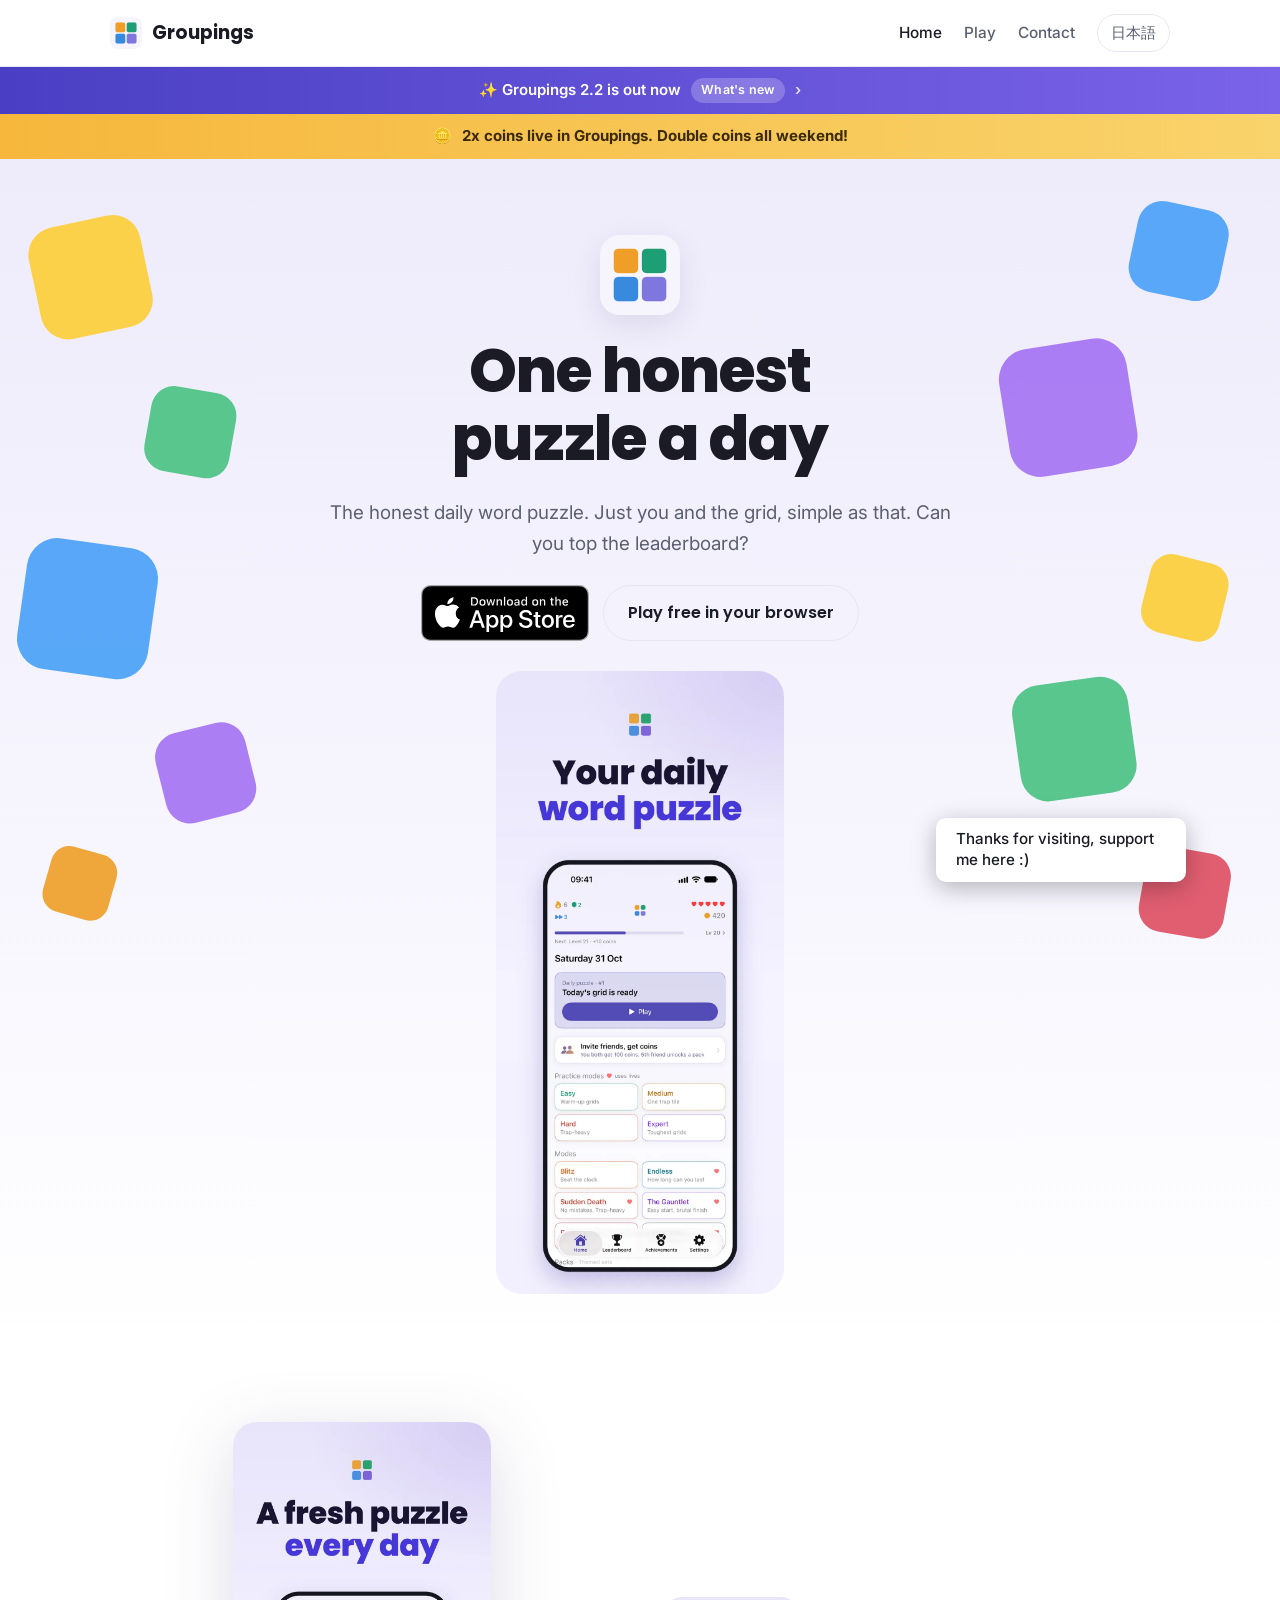
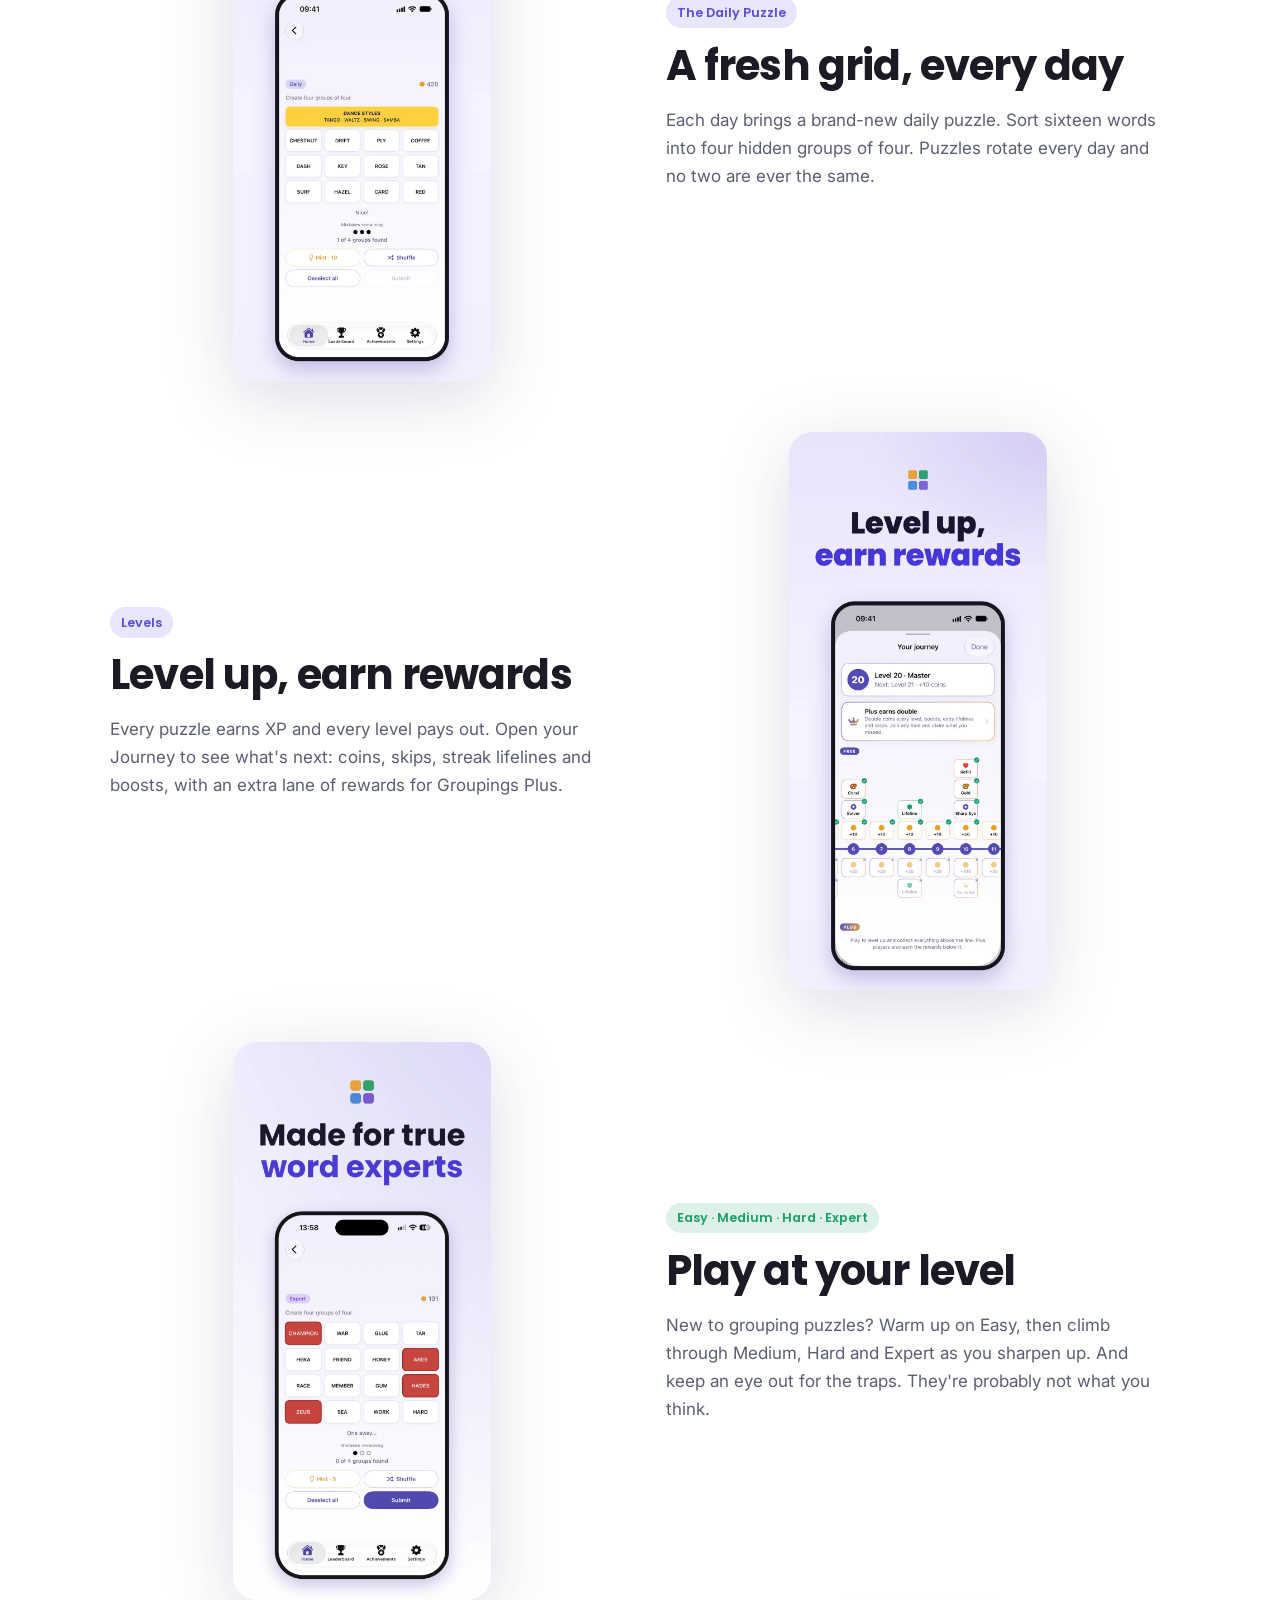
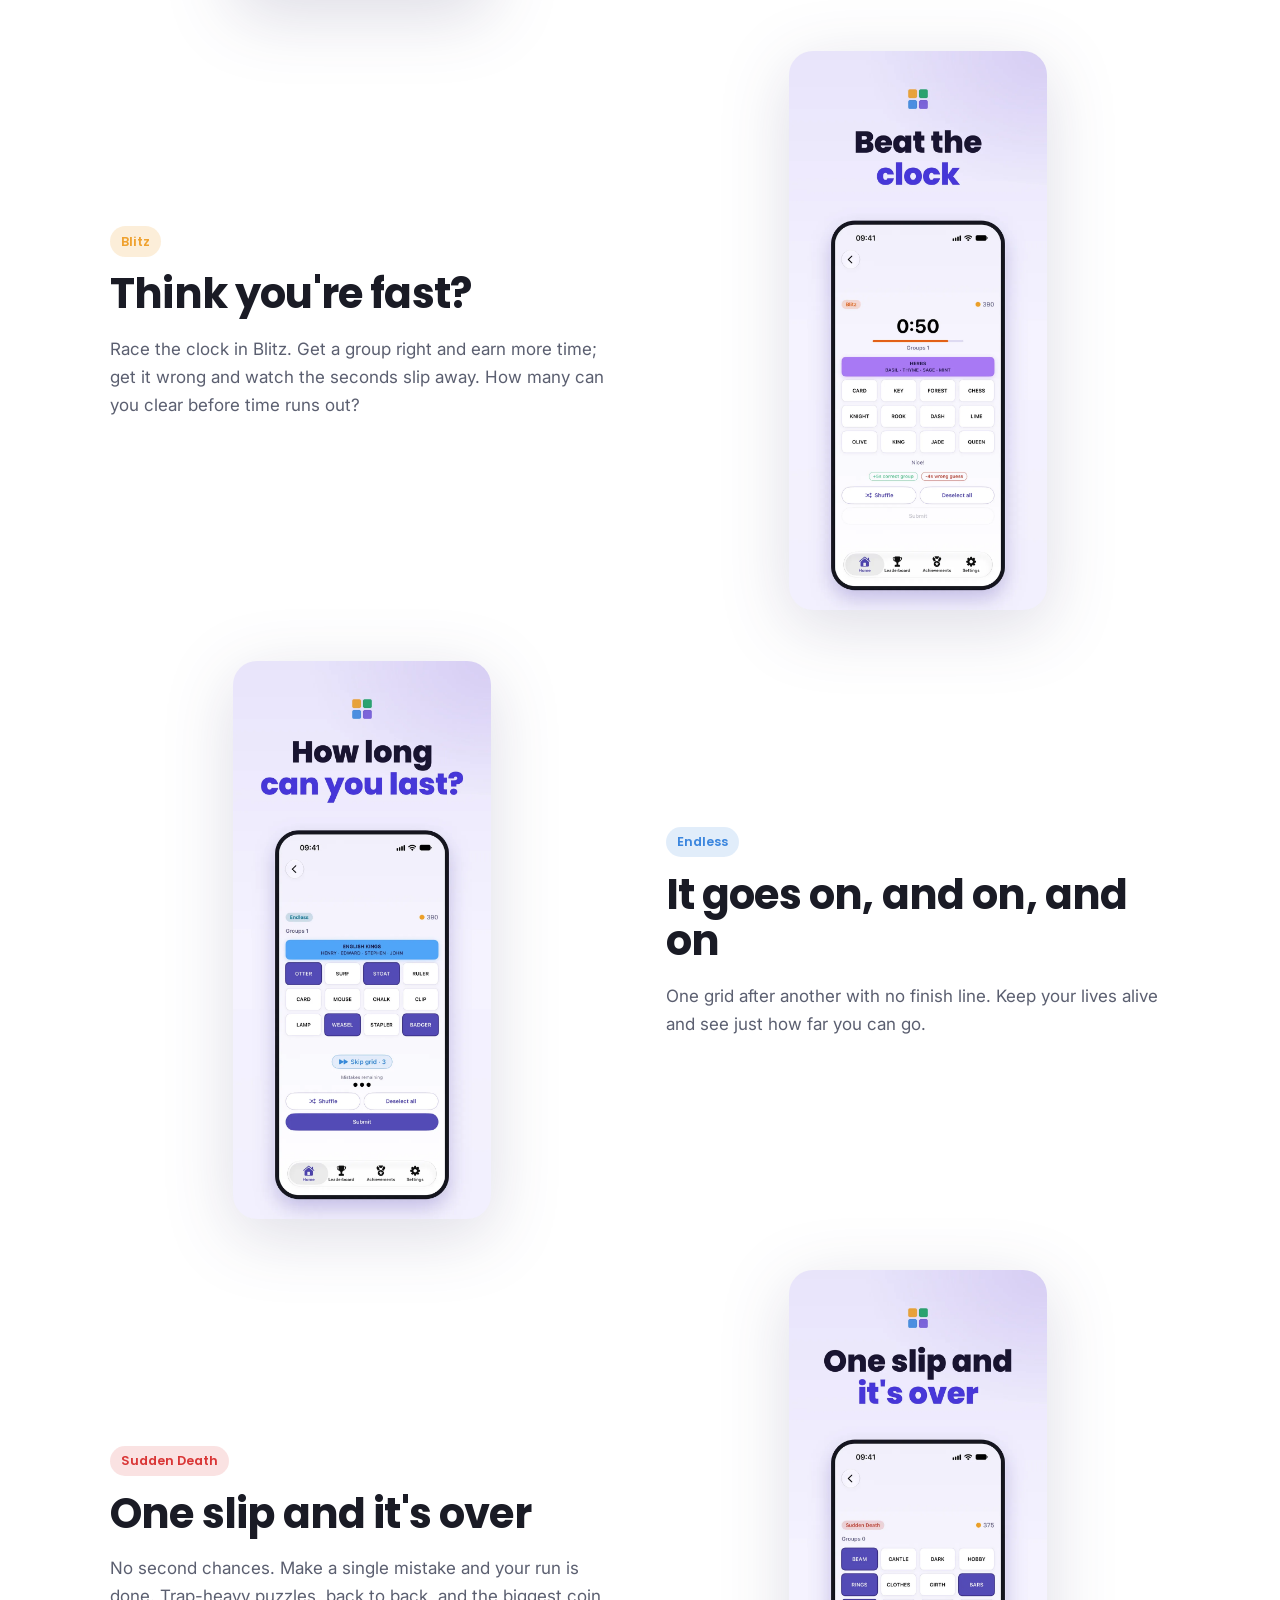
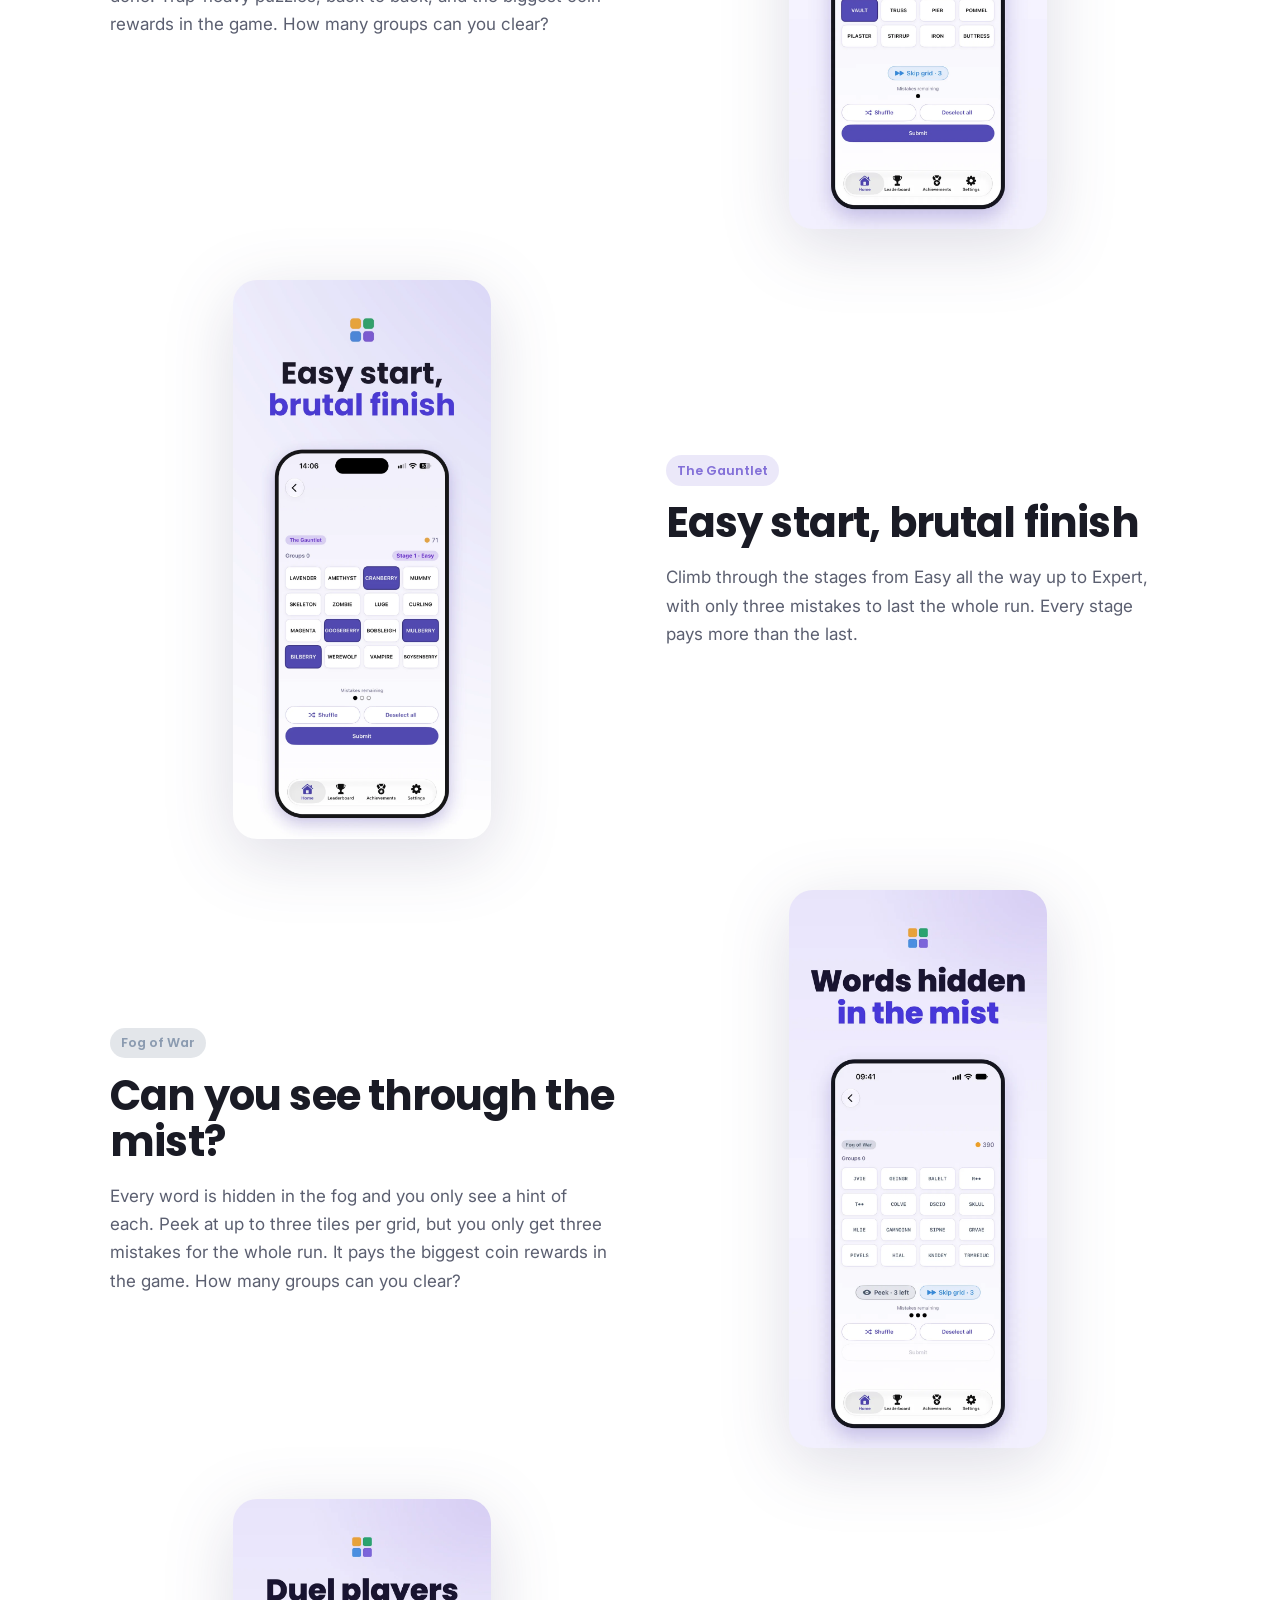
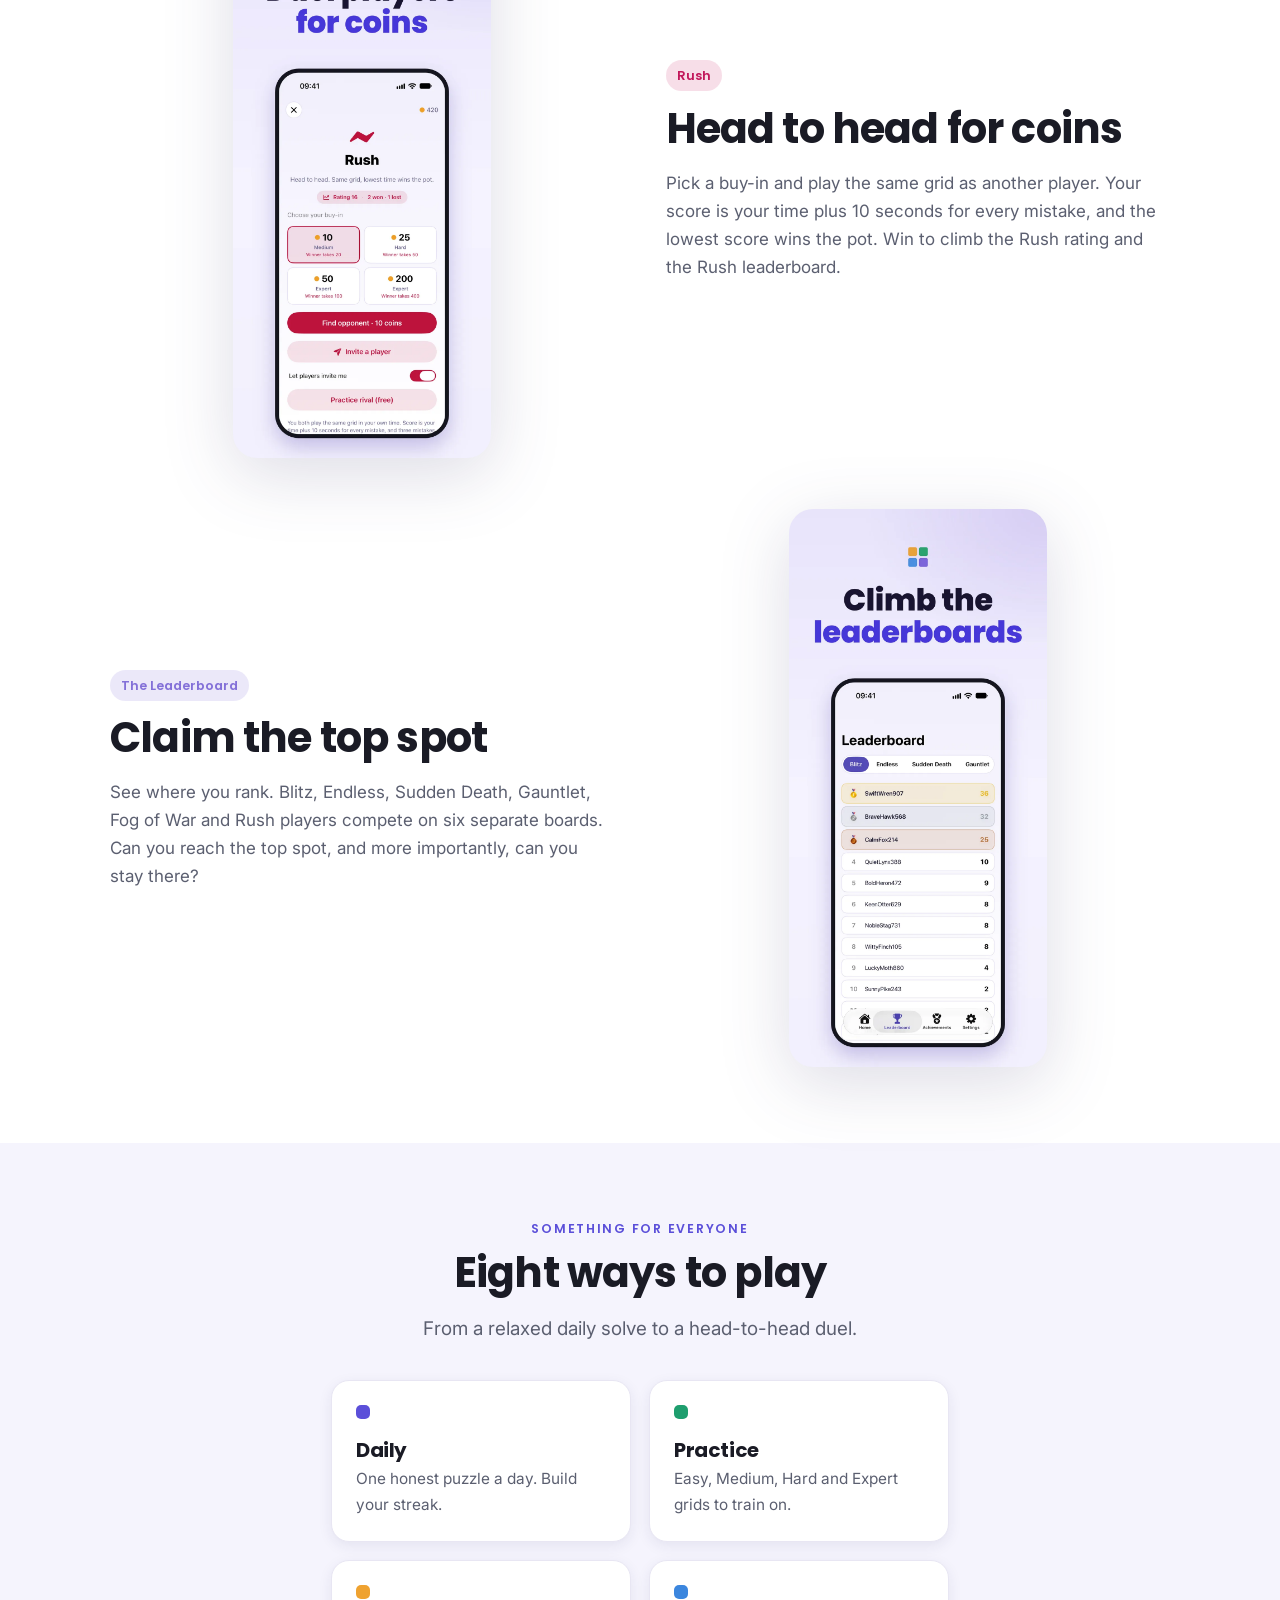
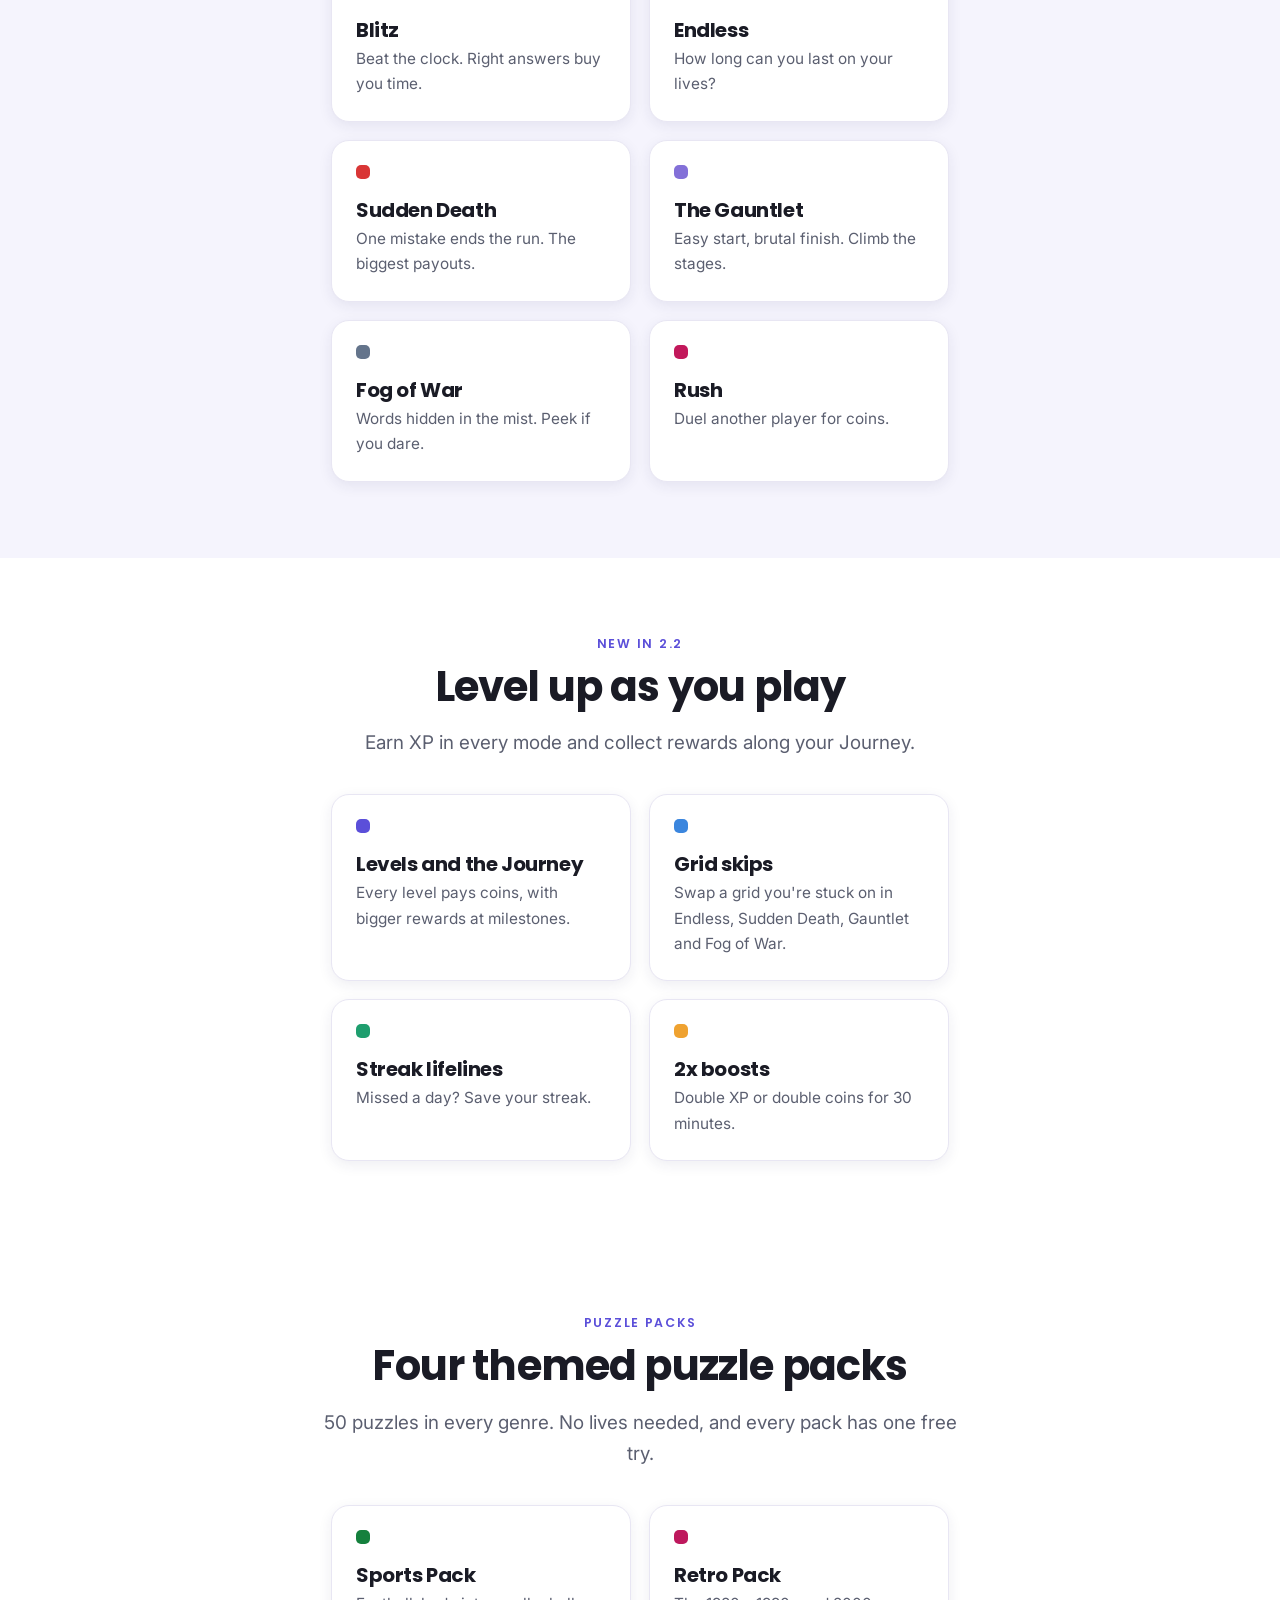
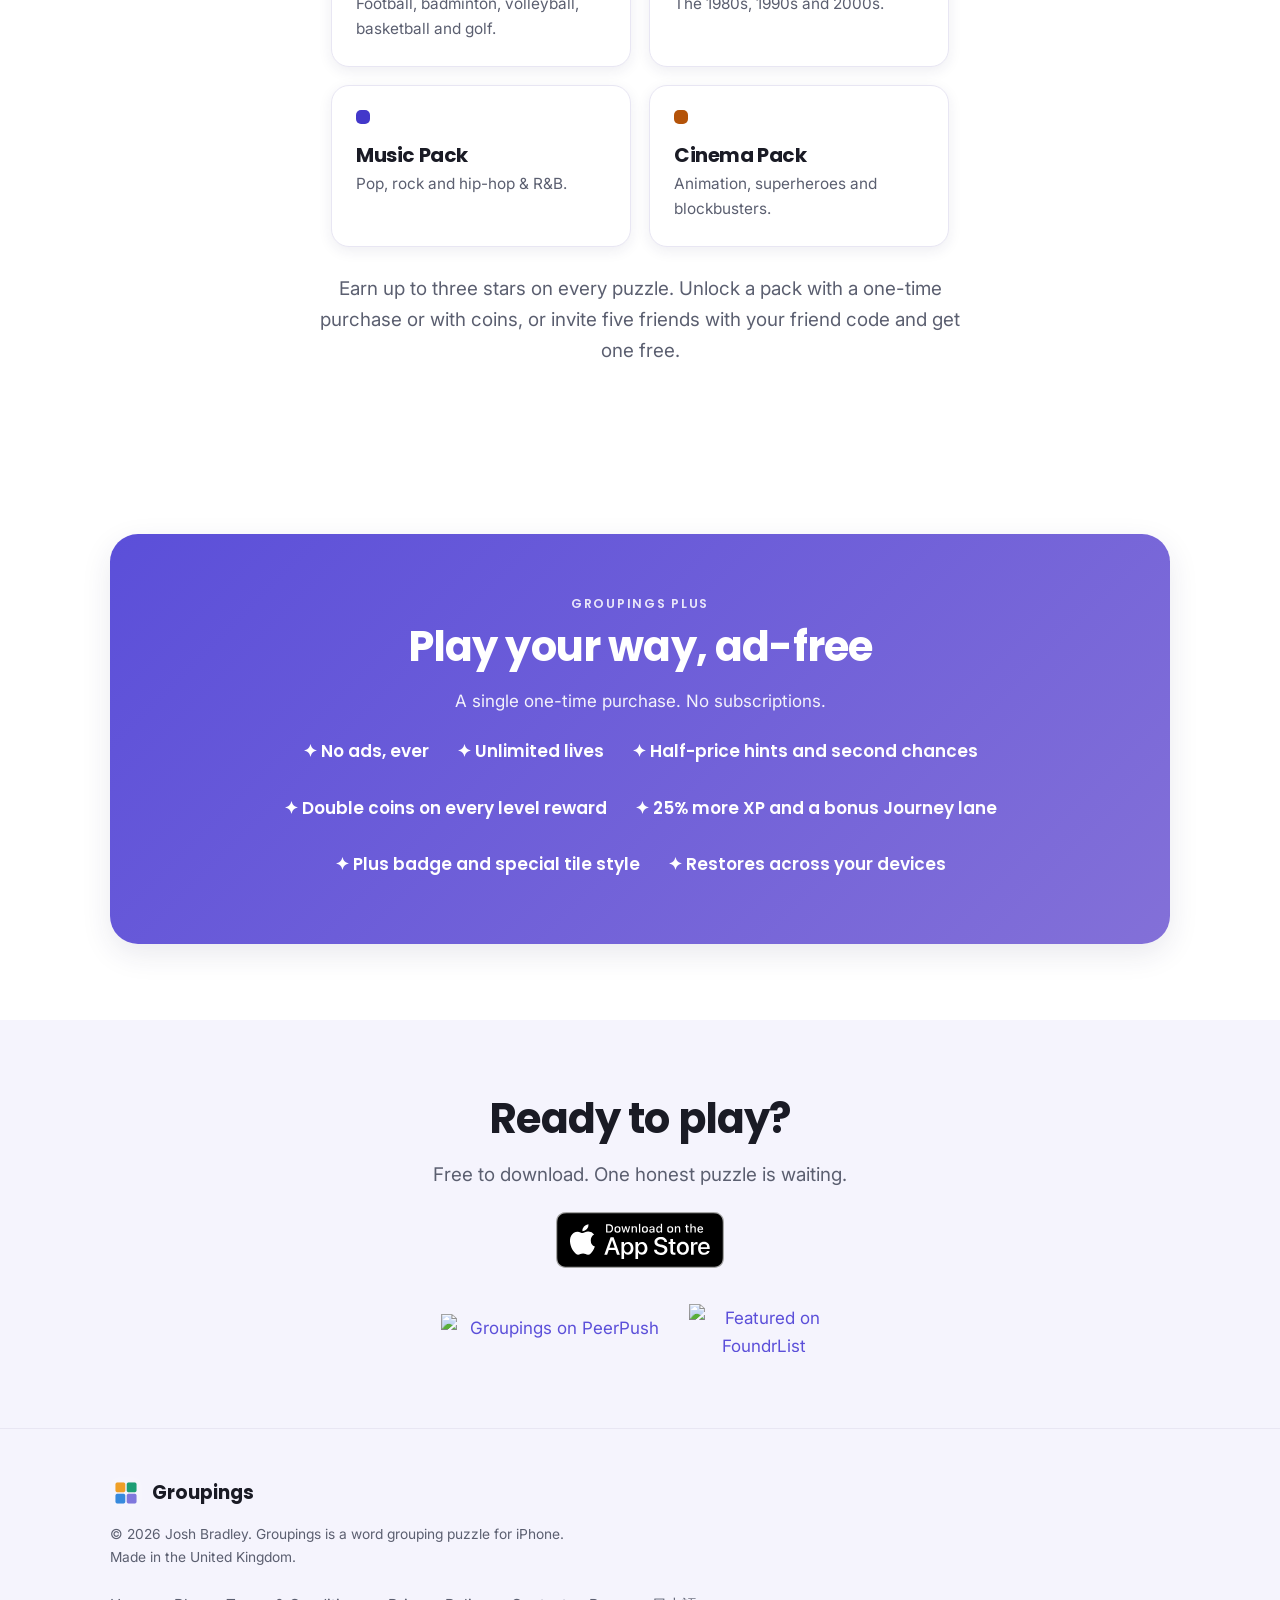
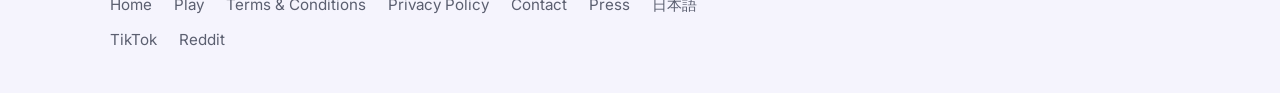
==== index.html @ b0e49545 "2.2 is out: switch coming-soon wording to out now (EN and JA) Co-Authored-By: Claude Sonnet 5.5 <nor" ====
<!doctype html>
<html lang="en">
<head>
  <meta charset="utf-8">
  <meta name="viewport" content="width=device-width, initial-scale=1">
  <title>Groupings | The honest daily word puzzle</title>
  <meta name="description" content="Groupings is a daily word grouping puzzle for iPhone. One honest puzzle a day, Easy to Expert practice, Blitz, Endless, Sudden Death, The Gauntlet, Fog of War, head-to-head Rush duels, levels and rewards, four themed puzzle packs and global leaderboards. Free on the App Store.">
  <link rel="canonical" href="https://groupingspuzzle.app/">
  <link rel="alternate" hreflang="en" href="https://groupingspuzzle.app/">
  <link rel="alternate" hreflang="ja" href="https://groupingspuzzle.app/ja/">
  <meta name="apple-itunes-app" content="app-id=6804228009">
  <meta property="og:site_name" content="Groupings">
  <meta property="og:type" content="website">
  <meta property="og:locale" content="en_GB">
  <meta property="og:title" content="Groupings | The honest daily word puzzle">
  <meta property="og:description" content="Groupings is a daily word grouping puzzle for iPhone. One honest puzzle a day, Easy to Expert practice, Blitz, Endless, Sudden Death, The Gauntlet, Fog of War, head-to-head Rush duels, levels and rewards, four themed puzzle packs and global leaderboards. Free on the App Store.">
  <meta property="og:url" content="https://groupingspuzzle.app/">
  <meta property="og:image" content="https://groupingspuzzle.app/assets/img/social-card-en.png">
  <meta property="og:image:width" content="1200">
  <meta property="og:image:height" content="630">
  <meta property="og:image:alt" content="Groupings, one honest puzzle a day">
  <meta name="twitter:card" content="summary_large_image">
  <meta name="twitter:title" content="Groupings | The honest daily word puzzle">
  <meta name="twitter:description" content="Groupings is a daily word grouping puzzle for iPhone. One honest puzzle a day, Easy to Expert practice, Blitz, Endless, Sudden Death, The Gauntlet, Fog of War, head-to-head Rush duels, levels and rewards, four themed puzzle packs and global leaderboards. Free on the App Store.">
  <meta name="twitter:image" content="https://groupingspuzzle.app/assets/img/social-card-en.png">
  <script type="application/ld+json">{"@context": "https://schema.org", "@type": "SoftwareApplication", "name": "Groupings: 4 Word Puzzle", "applicationCategory": "GameApplication", "operatingSystem": "iOS", "description": "Groupings is a daily word grouping puzzle for iPhone. One honest puzzle a day, Easy to Expert practice, Blitz, Endless, Sudden Death, The Gauntlet, Fog of War, head-to-head Rush duels, levels and rewards, four themed puzzle packs and global leaderboards. Free on the App Store.", "url": "https://groupingspuzzle.app/", "image": "https://groupingspuzzle.app/assets/img/social-card-en.png", "installUrl": "https://apps.apple.com/us/app/groupings-4-word-puzzle/id6804228009", "inLanguage": ["en", "ja"], "sameAs": ["https://www.tiktok.com/@groupings.4.word"], "author": {"@type": "Person", "name": "Josh Bradley"}, "offers": {"@type": "Offer", "price": "0", "priceCurrency": "GBP"}}</script>
  <link rel="icon" href="/favicon.ico" sizes="any">
  <link rel="icon" type="image/png" sizes="32x32" href="/assets/img/favicon-32.png">
  <link rel="icon" type="image/png" sizes="192x192" href="/assets/img/favicon-192.png">
  <link rel="apple-touch-icon" href="/apple-touch-icon.png">
  <link rel="preconnect" href="https://fonts.googleapis.com">
  <link rel="preconnect" href="https://fonts.gstatic.com" crossorigin>
  <link href="https://fonts.googleapis.com/css2?family=Poppins:wght@500;600;700;800&family=Inter:wght@400;500;600&display=swap" rel="stylesheet">
  <link rel="stylesheet" href="assets/css/style.css?v=20261031j">
</head>
<body>
  <!-- NAV -->
  <header class="nav">
    <div class="wrap">
      <a class="brand" href="index.html"><img src="assets/img/app-icon.png" alt="Groupings icon"> Groupings</a>
      <button class="nav-toggle" aria-label="Menu" aria-expanded="false">
        <svg viewBox="0 0 24 24" fill="none" stroke="currentColor" stroke-width="2"><path d="M3 6h18M3 12h18M3 18h18" stroke-linecap="round"/></svg>
      </button>
      <nav class="nav-links">
        <a href="index.html" class="active">Home</a>
        <a href="play.html">Play</a>
        <a href="contact.html">Contact</a>
        <a class="lang-toggle" href="ja/index.html" lang="ja">日本語</a>
      </nav>
    </div>
  </header>

  <button class="whatsnew-bar" type="button" aria-haspopup="dialog" aria-controls="whatsnew">
    <span>✨ Groupings 2.2 is out now</span><span class="pill">What's new</span><span class="chev" aria-hidden="true">›</span>
  </button>

  <!-- WEEKEND DOUBLE COINS (shown on Saturdays and Sundays only, see main.js) -->
  <div class="weekend-bar" id="weekend-bar" role="status" hidden>
    <span aria-hidden="true">🪙</span><span>2x coins live in Groupings. Double coins all weekend!</span>
  </div>

  <!-- HERO -->
  <section class="hero">
    <div class="wrap">
      <img class="hero-icon" src="assets/img/app-icon.png" alt="Groupings app icon">
      <h1>One honest puzzle a day</h1>
      <p class="lead">The honest daily word puzzle. Just you and the grid, simple as that. Can you top the leaderboard?</p>
      <div class="hero-cta">
        <a class="badge-appstore" href="https://apps.apple.com/us/app/groupings-4-word-puzzle/id6804228009" aria-label="Download Groupings on the App Store">
          <picture>
            <source srcset="assets/img/appstore-badge-white.svg" media="(prefers-color-scheme: dark)">
            <img src="assets/img/appstore-badge-black.svg" alt="Download on the App Store" width="168" height="56">
          </picture>
        </a>
        <a class="btn btn-ghost" href="play.html">Play free in your browser</a>
      </div>
      <div class="hero-shot">
        <img src="assets/img/screens-uk/groupings-01-home.webp" alt="Groupings home screen showing the daily puzzle" loading="lazy">
      </div>
    </div>
  </section>

  <!-- FEATURES -->
  <section class="section">
    <div class="wrap">

      <div class="feature">
        <div class="feature-media"><img src="assets/img/screens-uk/groupings-02-daily.webp" alt="The daily puzzle grid" loading="lazy"></div>
        <div class="feature-body">
          <span class="tag tag-daily">The Daily Puzzle</span>
          <h2>A fresh grid, every day</h2>
          <p>Each day brings a brand-new daily puzzle. Sort sixteen words into four hidden groups of four. Puzzles rotate every day and no two are ever the same.</p>
        </div>
      </div>
      <div class="feature reverse">
        <div class="feature-media"><img src="assets/img/screens-uk/groupings-09-journey.webp" alt="Your journey with level rewards" loading="lazy"></div>
        <div class="feature-body">
          <span class="tag tag-journey">Levels</span>
          <h2>Level up, earn rewards</h2>
          <p>Every puzzle earns XP and every level pays out. Open your Journey to see what's next: coins, skips, streak lifelines and boosts, with an extra lane of rewards for Groupings Plus.</p>
        </div>
      </div>
      <div class="feature">
        <div class="feature-media"><img src="assets/img/screens-uk/groupings-03-expert.webp" alt="A puzzle with trap tiles" loading="lazy"></div>
        <div class="feature-body">
          <span class="tag tag-levels">Easy · Medium · Hard · Expert</span>
          <h2>Play at your level</h2>
          <p>New to grouping puzzles? Warm up on Easy, then climb through Medium, Hard and Expert as you sharpen up. And keep an eye out for the traps. They're probably not what you think.</p>
        </div>
      </div>
      <div class="feature reverse">
        <div class="feature-media"><img src="assets/img/screens-uk/groupings-04-blitz.webp" alt="Blitz mode with a countdown timer" loading="lazy"></div>
        <div class="feature-body">
          <span class="tag tag-blitz">Blitz</span>
          <h2>Think you're fast?</h2>
          <p>Race the clock in Blitz. Get a group right and earn more time; get it wrong and watch the seconds slip away. How many can you clear before time runs out?</p>
        </div>
      </div>
      <div class="feature">
        <div class="feature-media"><img src="assets/img/screens-uk/groupings-05-endless.webp" alt="Endless mode" loading="lazy"></div>
        <div class="feature-body">
          <span class="tag tag-endless">Endless</span>
          <h2>It goes on, and on, and on</h2>
          <p>One grid after another with no finish line. Keep your lives alive and see just how far you can go.</p>
        </div>
      </div>
      <div class="feature reverse">
        <div class="feature-media"><img src="assets/img/screens-uk/groupings-06-sudden-death.webp" alt="Sudden Death mode with a single life" loading="lazy"></div>
        <div class="feature-body">
          <span class="tag tag-sudden">Sudden Death</span>
          <h2>One slip and it's over</h2>
          <p>No second chances. Make a single mistake and your run is done. Trap-heavy puzzles, back to back, and the biggest coin rewards in the game. How many groups can you clear?</p>
        </div>
      </div>
      <div class="feature">
        <div class="feature-media"><img src="assets/img/screens-uk/groupings-07-gauntlet.webp" alt="The Gauntlet mode showing the current stage" loading="lazy"></div>
        <div class="feature-body">
          <span class="tag tag-gauntlet">The Gauntlet</span>
          <h2>Easy start, brutal finish</h2>
          <p>Climb through the stages from Easy all the way up to Expert, with only three mistakes to last the whole run. Every stage pays more than the last.</p>
        </div>
      </div>
      <div class="feature reverse">
        <div class="feature-media"><img src="assets/img/screens-uk/groupings-11-fog.webp" alt="Fog of War mode with hidden words" loading="lazy"></div>
        <div class="feature-body">
          <span class="tag tag-fog">Fog of War</span>
          <h2>Can you see through the mist?</h2>
          <p>Every word is hidden in the fog and you only see a hint of each. Peek at up to three tiles per grid, but you only get three mistakes for the whole run. It pays the biggest coin rewards in the game. How many groups can you clear?</p>
        </div>
      </div>
      <div class="feature">
        <div class="feature-media"><img src="assets/img/screens-uk/groupings-10-rush.webp" alt="Choosing a buy-in for a Rush duel" loading="lazy"></div>
        <div class="feature-body">
          <span class="tag tag-rush">Rush</span>
          <h2>Head to head for coins</h2>
          <p>Pick a buy-in and play the same grid as another player. Your score is your time plus 10 seconds for every mistake, and the lowest score wins the pot. Win to climb the Rush rating and the Rush leaderboard.</p>
        </div>
      </div>
      <div class="feature reverse">
        <div class="feature-media"><img src="assets/img/screens-uk/groupings-08-leaderboard.webp" alt="The global leaderboard" loading="lazy"></div>
        <div class="feature-body">
          <span class="tag tag-board">The Leaderboard</span>
          <h2>Claim the top spot</h2>
          <p>See where you rank. Blitz, Endless, Sudden Death, Gauntlet, Fog of War and Rush players compete on six separate boards. Can you reach the top spot, and more importantly, can you stay there?</p>
        </div>
      </div>

    </div>
  </section>

  <!-- MODES GRID -->
  <section class="section section-soft">
    <div class="wrap center">
      <p class="eyebrow">Something for everyone</p>
      <h2>Eight ways to play</h2>
      <p class="lead">From a relaxed daily solve to a head-to-head duel.</p>
      <div class="grid" style="max-width:660px; margin:36px auto 0; text-align:left;">
        <div class="mode-card"><span class="dot" style="background:var(--indigo)"></span><h3>Daily</h3><p>One honest puzzle a day. Build your streak.</p></div>
        <div class="mode-card"><span class="dot" style="background:var(--green)"></span><h3>Practice</h3><p>Easy, Medium, Hard and Expert grids to train on.</p></div>
        <div class="mode-card"><span class="dot" style="background:var(--orange)"></span><h3>Blitz</h3><p>Beat the clock. Right answers buy you time.</p></div>
        <div class="mode-card"><span class="dot" style="background:var(--blue)"></span><h3>Endless</h3><p>How long can you last on your lives?</p></div>
        <div class="mode-card"><span class="dot" style="background:#d93636"></span><h3>Sudden Death</h3><p>One mistake ends the run. The biggest payouts.</p></div>
        <div class="mode-card"><span class="dot" style="background:var(--purple)"></span><h3>The Gauntlet</h3><p>Easy start, brutal finish. Climb the stages.</p></div>
        <div class="mode-card"><span class="dot" style="background:#64748b"></span><h3>Fog of War</h3><p>Words hidden in the mist. Peek if you dare.</p></div>
        <div class="mode-card"><span class="dot" style="background:#c2185b"></span><h3>Rush</h3><p>Duel another player for coins.</p></div>
      </div>
    </div>
  </section>

  <!-- NEW IN 2.2 -->
  <section class="section">
    <div class="wrap center">
      <p class="eyebrow">New in 2.2</p>
      <h2>Level up as you play</h2>
      <p class="lead">Earn XP in every mode and collect rewards along your Journey.</p>
      <div class="grid" style="max-width:660px; margin:36px auto 0; text-align:left;">
        <div class="mode-card"><span class="dot" style="background:var(--indigo)"></span><h3>Levels and the Journey</h3><p>Every level pays coins, with bigger rewards at milestones.</p></div>
        <div class="mode-card"><span class="dot" style="background:var(--blue)"></span><h3>Grid skips</h3><p>Swap a grid you're stuck on in Endless, Sudden Death, Gauntlet and Fog of War.</p></div>
        <div class="mode-card"><span class="dot" style="background:var(--green)"></span><h3>Streak lifelines</h3><p>Missed a day? Save your streak.</p></div>
        <div class="mode-card"><span class="dot" style="background:var(--orange)"></span><h3>2x boosts</h3><p>Double XP or double coins for 30 minutes.</p></div>
      </div>
    </div>
  </section>

  <!-- PACKS -->
  <section class="section">
    <div class="wrap center">
      <p class="eyebrow">Puzzle packs</p>
      <h2>Four themed puzzle packs</h2>
      <p class="lead">50 puzzles in every genre. No lives needed, and every pack has one free try.</p>
      <div class="grid" style="max-width:660px; margin:36px auto 0; text-align:left;">
        <div class="mode-card"><span class="dot" style="background:#15803d"></span><h3>Sports Pack</h3><p>Football, badminton, volleyball, basketball and golf.</p></div>
        <div class="mode-card"><span class="dot" style="background:#be185d"></span><h3>Retro Pack</h3><p>The 1980s, 1990s and 2000s.</p></div>
        <div class="mode-card"><span class="dot" style="background:#4338ca"></span><h3>Music Pack</h3><p>Pop, rock and hip-hop &amp; R&amp;B.</p></div>
        <div class="mode-card"><span class="dot" style="background:#b45309"></span><h3>Cinema Pack</h3><p>Animation, superheroes and blockbusters.</p></div>
      </div>
      <p class="lead" style="margin-top:26px;">Earn up to three stars on every puzzle. Unlock a pack with a one-time purchase or with coins, or invite five friends with your friend code and get one free.</p>
    </div>
  </section>

  <!-- PLUS -->
  <section class="section">
    <div class="wrap">
      <div class="plus">
        <p class="eyebrow" style="color:#fff; opacity:.85">Groupings Plus</p>
        <h2>Play your way, ad-free</h2>
        <p>A single one-time purchase. No subscriptions.</p>
        <div class="plus-perks">
          <span>✦ No ads, ever</span>
          <span>✦ Unlimited lives</span>
          <span>✦ Half-price hints and second chances</span>
          <span>✦ Double coins on every level reward</span>
          <span>✦ 25% more XP and a bonus Journey lane</span>
          <span>✦ Plus badge and special tile style</span>
          <span>✦ Restores across your devices</span>
        </div>
      </div>
    </div>
  </section>

  <!-- CTA -->
  <section class="section section-soft cta-band">
    <div class="wrap center">
      <h2>Ready to play?</h2>
      <p class="lead">Free to download. One honest puzzle is waiting.</p>
      <div style="margin-top:22px;">
        <a class="badge-appstore" href="https://apps.apple.com/us/app/groupings-4-word-puzzle/id6804228009" aria-label="Download Groupings on the App Store">
          <picture>
            <source srcset="assets/img/appstore-badge-white.svg" media="(prefers-color-scheme: dark)">
            <img src="assets/img/appstore-badge-black.svg" alt="Download on the App Store" width="168" height="56">
          </picture>
        </a>
      </div>
      <div style="margin-top:28px; display:flex; flex-wrap:wrap; justify-content:center; align-items:center; gap:18px;">
        <a href="https://peerpush.com/p/groupings" target="_blank" rel="noopener">
          <img src="https://peerpush.com/p/groupings/badge.png" alt="Groupings on PeerPush" style="width: 230px; max-width: 100%;" loading="lazy">
        </a>
        <a href="https://www.foundrlist.com/product/groupings?utm_source=badge&amp;utm_medium=embed" target="_blank" rel="noopener">
          <img src="https://www.foundrlist.com/api/badge/groupings" alt="Featured on FoundrList" width="150" height="48" loading="lazy" />
        </a>
      </div>
    </div>
  </section>

  <!-- FOOTER -->
  <footer class="footer">
    <div class="wrap">
      <div>
        <a class="brand" href="index.html"><img src="assets/img/app-icon.png" alt=""> Groupings</a>
        <small>© 2026 Josh Bradley. Groupings is a word grouping puzzle for iPhone.<br>Made in the United Kingdom.</small>
      </div>
      <div class="footer-nav">
        <div class="footer-links">
          <a href="index.html">Home</a>
          <a href="play.html">Play</a>
          <a href="terms.html">Terms &amp; Conditions</a>
          <a href="privacy.html">Privacy Policy</a>
          <a href="contact.html">Contact</a>
          <a href="press.html">Press</a>
          <a href="ja/index.html" lang="ja">日本語</a>
        </div>
        <div class="footer-links">
          <a href="https://www.tiktok.com/@groupings.4.word" target="_blank" rel="noopener me">TikTok</a>
          <a href="https://www.reddit.com/r/GroupingsPuzzle/" target="_blank" rel="noopener me">Reddit</a>
        </div>
      </div>
    </div>
  </footer>


  <!-- WHAT'S NEW SHEET -->
  <dialog class="whatsnew-sheet" id="whatsnew" aria-labelledby="whatsnew-title">
    <div class="whatsnew-head">
      <div>
        <h2 id="whatsnew-title">What's new in Groupings 2.2</h2>
        <p>Levels, Rush duels and Fog of War. Out now on the App Store.</p>
      </div>
      <button class="whatsnew-close" type="button" aria-label="Close">✕</button>
    </div>
    <div class="whatsnew-body">
      <h3>Levels and the Journey</h3>
      <ul>
        <li>Earn XP from every puzzle and level up. Harder modes pay more XP.</li>
        <li>Every level pays coins, with bigger rewards at milestones. Open your Journey to see what's next.</li>
        <li>Groupings Plus doubles the coins on every level reward, adds 25% more XP and a second lane of rewards.</li>
      </ul>
      <h3>Items</h3>
      <ul>
        <li><strong>Grid skips.</strong> Swap a grid you're stuck on in Endless, Sudden Death, The Gauntlet and Fog of War, up to two per run.</li>
        <li><strong>Streak lifelines.</strong> Save your streak after a missed day.</li>
        <li><strong>2x XP and 2x coins boosts.</strong> Switch one on for 30 minutes. The coins boost doesn't stack with the weekend double coins.</li>
      </ul>
      <h3>Rush</h3>
      <ul>
        <li>Head-to-head duels for coins. Pick a buy-in and play the same grid as another player.</li>
        <li>Your score is your time plus 10 seconds for every mistake. The lowest score wins the pot.</li>
        <li>Climb the Rush rating and leaderboard, or warm up against a free practice rival.</li>
      </ul>
      <h3>Fog of War</h3>
      <ul>
        <li>The words are hidden in the mist. Peek at up to three tiles per grid.</li>
        <li>Three mistakes for the whole run, and the biggest coin rewards of any mode.</li>
        <li>Its own leaderboard, plus new achievements.</li>
      </ul>
    </div>
  </dialog>

  <script src="assets/js/main.js?v=20261031j"></script>
  <script data-name="BMC-Widget" data-cfasync="false" src="https://cdnjs.buymeacoffee.com/1.0.0/widget.prod.min.js" data-id="JoshBradley" data-description="Support me on Buy me a coffee!" data-message="" data-color="#BD5FFF" data-position="Right" data-x_margin="18" data-y_margin="18"></script>
</body>
</html>
---- assets/css/style.css ----
/* ============================================================
   Groupings — site styles
   ============================================================ */

/* ---- Design tokens ---- */
:root {
  /* Brand (from app icon) */
  --orange: #efa230;
  --green:  #1e9e6e;
  --blue:   #3b86de;
  --purple: #8370d8;
  --indigo: #5b4fd9;   /* primary accent / links / "honest" */
  --indigo-ink: #4a3fc4;

  /* Light theme surfaces */
  --bg:        #ffffff;
  --bg-soft:   #f5f4fd;
  --bg-hero:   linear-gradient(180deg, #eeebfb 0%, #f7f6fe 60%, #ffffff 100%);
  --card:      #ffffff;
  --border:    #e8e6f3;
  --fg:        #1a1b25;
  --fg-muted:  #5b5f70;
  --shadow:    0 10px 30px rgba(44, 38, 92, 0.10);
  --shadow-sm: 0 4px 14px rgba(44, 38, 92, 0.08);

  --radius:    18px;
  --radius-lg: 28px;
  --maxw:      1100px;

  --font-head: "Poppins", -apple-system, BlinkMacSystemFont, "Segoe UI", sans-serif;
  --font-body: "Inter", -apple-system, BlinkMacSystemFont, "Segoe UI", Roboto, sans-serif;
}

:root:not([data-theme="light"]) {
  @media (prefers-color-scheme: dark) {
    --bg:        #0f1016;
    --bg-soft:   #16172099;
    --bg-hero:   linear-gradient(180deg, #191a2e 0%, #121320 60%, #0f1016 100%);
    --card:      #171826;
    --border:    #272842;
    --fg:        #f2f3f9;
    --fg-muted:  #a7adc2;
    --shadow:    0 12px 34px rgba(0, 0, 0, 0.45);
    --shadow-sm: 0 4px 16px rgba(0, 0, 0, 0.4);
    --indigo:    #8b82f0;
    --indigo-ink:#a79fff;
  }
}
:root[data-theme="dark"] {
  --bg:        #0f1016;
  --bg-soft:   #16172099;
  --bg-hero:   linear-gradient(180deg, #191a2e 0%, #121320 60%, #0f1016 100%);
  --card:      #171826;
  --border:    #272842;
  --fg:        #f2f3f9;
  --fg-muted:  #a7adc2;
  --shadow:    0 12px 34px rgba(0, 0, 0, 0.45);
  --shadow-sm: 0 4px 16px rgba(0, 0, 0, 0.4);
  --indigo:    #8b82f0;
  --indigo-ink:#a79fff;
}

/* ---- Base ---- */
* { box-sizing: border-box; }
html { scroll-behavior: smooth; -webkit-text-size-adjust: 100%; }
body {
  margin: 0;
  font-family: var(--font-body);
  background: var(--bg);
  color: var(--fg);
  line-height: 1.65;
  font-size: 17px;
  -webkit-font-smoothing: antialiased;
  text-rendering: optimizeLegibility;
}
h1, h2, h3 { font-family: var(--font-head); line-height: 1.12; letter-spacing: -0.02em; margin: 0 0 .4em; }
h1 { font-size: clamp(2.3rem, 6vw, 3.8rem); font-weight: 800; }
h2 { font-size: clamp(1.7rem, 4vw, 2.6rem); font-weight: 700; }
h3 { font-size: 1.25rem; font-weight: 700; }
p  { margin: 0 0 1rem; color: var(--fg-muted); }
a  { color: var(--indigo); text-decoration: none; }
a:hover { text-decoration: underline; }
img { max-width: 100%; display: block; }
.accent { color: var(--indigo); }

.wrap { width: 100%; max-width: var(--maxw); margin: 0 auto; padding: 0 20px; }
.section { padding: clamp(40px, 6vw, 76px) 0; }
.section-soft { background: var(--bg-soft); }
.center { text-align: center; }
.eyebrow {
  font-family: var(--font-head); font-weight: 600; text-transform: uppercase;
  letter-spacing: .14em; font-size: .78rem; color: var(--indigo); margin-bottom: .6rem;
}
.lead { font-size: 1.18rem; max-width: 640px; }
.center .lead { margin-left: auto; margin-right: auto; }

/* ---- Buttons ---- */
.btn {
  display: inline-flex; align-items: center; gap: .55rem;
  font-family: var(--font-head); font-weight: 600; font-size: 1rem;
  padding: .85rem 1.5rem; border-radius: 999px; border: 0; cursor: pointer;
  background: var(--indigo); color: #fff; transition: transform .15s ease, box-shadow .15s ease;
  box-shadow: var(--shadow-sm);
}
.btn:hover { transform: translateY(-2px); text-decoration: none; box-shadow: var(--shadow); }
.btn-ghost { background: transparent; color: var(--fg); border: 1.5px solid var(--border); box-shadow: none; }

/* App Store badge */
.badge-appstore { display: inline-block; transition: transform .15s ease; }
.badge-appstore:hover { transform: translateY(-2px); text-decoration: none; }
.badge-appstore img { height: 56px; width: auto; }

/* ---- Nav ---- */
.nav {
  position: sticky; top: 0; z-index: 50;
  background: color-mix(in srgb, var(--bg) 86%, transparent);
  backdrop-filter: saturate(160%) blur(12px);
  -webkit-backdrop-filter: saturate(160%) blur(12px);
  border-bottom: 1px solid var(--border);
}
.nav .wrap { display: flex; align-items: center; gap: 18px; height: 66px; }
.brand { display: flex; align-items: center; gap: 10px; font-family: var(--font-head); font-weight: 700; font-size: 1.15rem; color: var(--fg); }
.brand:hover { text-decoration: none; }
.brand img { width: 32px; height: 32px; border-radius: 8px; }
.nav-links { display: flex; align-items: center; gap: 22px; margin-left: auto; }
.nav-links a { color: var(--fg-muted); font-weight: 500; font-size: .96rem; }
.nav-links a:hover, .nav-links a.active { color: var(--fg); text-decoration: none; }
.lang-toggle {
  font-family: var(--font-head); font-weight: 600; font-size: .85rem;
  border: 1.5px solid var(--border); border-radius: 999px; padding: .35rem .8rem; color: var(--fg);
}
.lang-toggle:hover { text-decoration: none; border-color: var(--indigo); color: var(--indigo); }
.nav-toggle { display: none; background: none; border: 0; cursor: pointer; margin-left: auto; padding: 8px; color: var(--fg); }
.nav-toggle svg { width: 26px; height: 26px; }

/* ---- Hero ---- */
.hero { background: var(--bg-hero); padding: clamp(40px, 7vw, 76px) 0 clamp(28px, 5vw, 52px); text-align: center; }
.hero-icon { width: 80px; height: 80px; border-radius: 20px; margin: 0 auto 22px; box-shadow: var(--shadow); }
.hero h1 { max-width: 14ch; margin-left: auto; margin-right: auto; }
.hero .lead { margin: 1rem auto 1.6rem; }
.hero-cta { display: flex; gap: 14px; justify-content: center; align-items: center; flex-wrap: wrap; }
.hero-shot { margin: 30px auto 0; max-width: 288px; }
.hero-shot img { border-radius: 26px; }

/* ---- Feature rows ---- */
.feature { display: grid; grid-template-columns: 1fr 1fr; gap: clamp(20px, 4vw, 52px); align-items: center; }
.feature + .feature { margin-top: clamp(28px, 4vw, 52px); }
.feature.reverse .feature-media { order: 2; }
.feature-media { display: flex; justify-content: center; }
.feature-media img { max-width: 258px; border-radius: 24px; filter: drop-shadow(0 16px 34px rgba(44,38,92,.16)); }
.feature-body .tag { display: inline-block; font-family: var(--font-head); font-weight: 600; font-size: .8rem; padding: .3rem .7rem; border-radius: 999px; margin-bottom: .9rem; }
.tag-daily   { color: var(--indigo); background: color-mix(in srgb, var(--indigo) 14%, transparent); }
.tag-levels  { color: var(--green);  background: color-mix(in srgb, var(--green) 15%, transparent); }
.tag-blitz   { color: var(--orange); background: color-mix(in srgb, var(--orange) 18%, transparent); }
.tag-endless { color: var(--blue);   background: color-mix(in srgb, var(--blue) 15%, transparent); }
.tag-sudden  { color: #d93636;       background: color-mix(in srgb, #d93636 14%, transparent); }
.tag-gauntlet{ color: var(--purple); background: color-mix(in srgb, var(--purple) 16%, transparent); }
.tag-board   { color: var(--purple); background: color-mix(in srgb, var(--purple) 16%, transparent); }

/* CSS phone frame (for raw JA screenshots) */
.phone { position: relative; width: 300px; max-width: 78vw; border-radius: 42px; padding: 11px; background: #0c0c12; box-shadow: var(--shadow); }
.phone::before { content:""; position:absolute; top:13px; left:50%; transform:translateX(-50%); width:95px; height:26px; background:#0c0c12; border-radius:0 0 16px 16px; z-index:2; }
.phone img { border-radius: 32px; display:block; }

/* ---- Modes grid ---- */
.grid { display: flex; flex-wrap: wrap; justify-content: center; gap: 18px; }
.grid > * { flex: 0 1 300px; max-width: 340px; }
.mode-card { background: var(--card); border: 1px solid var(--border); border-radius: var(--radius); padding: 24px; box-shadow: var(--shadow-sm); }
.mode-card .dot { width: 14px; height: 14px; border-radius: 5px; display: inline-block; margin-bottom: 12px; }
.mode-card h3 { margin-bottom: .3rem; }
.mode-card p { margin: 0; font-size: .96rem; }

/* ---- Plus section ---- */
.plus { background: linear-gradient(135deg, var(--indigo) 0%, var(--purple) 100%); color: #fff; border-radius: var(--radius-lg); padding: clamp(32px, 6vw, 60px); text-align: center; box-shadow: var(--shadow); }
.plus h2, .plus p { color: #fff; }
.plus p { opacity: .92; }
.plus-perks { display: flex; gap: 28px; justify-content: center; flex-wrap: wrap; margin: 22px 0 6px; }
.plus-perks span { font-family: var(--font-head); font-weight: 600; display: inline-flex; align-items: center; gap: .5rem; }

/* ---- Gallery ---- */
.gallery { display: flex; gap: 18px; overflow-x: auto; padding: 8px 20px 24px; scroll-snap-type: x mandatory; -webkit-overflow-scrolling: touch; }
.gallery::-webkit-scrollbar { height: 8px; }
.gallery::-webkit-scrollbar-thumb { background: var(--border); border-radius: 99px; }
.gallery img { height: 480px; width: auto; border-radius: 22px; scroll-snap-align: center; flex: 0 0 auto; box-shadow: var(--shadow-sm); }
.gallery .phone { flex: 0 0 auto; scroll-snap-align: center; }

/* ---- CTA band ---- */
.cta-band { text-align: center; }

/* ---- Footer ---- */
.footer { background: var(--bg-soft); border-top: 1px solid var(--border); padding: 48px 0 40px; }
.footer .wrap { display: flex; flex-wrap: wrap; gap: 24px; justify-content: space-between; align-items: flex-start; }
.footer .brand { margin-bottom: 10px; }
.footer-links { display: flex; flex-wrap: wrap; gap: 10px 22px; }
.footer-links a { color: var(--fg-muted); font-size: .95rem; }

.footer-nav { display: flex; flex-direction: column; gap: 10px; }
.footer small { color: var(--fg-muted); display: block; margin-top: 14px; font-size: .86rem; }

/* ---- Legal (terms / privacy) ---- */
.legal { max-width: 800px; margin: 0 auto; padding: clamp(48px, 7vw, 86px) 20px; }
.legal h1 { font-size: clamp(2rem, 5vw, 3rem); }
.legal .updated { color: var(--fg-muted); font-size: .95rem; margin-top: -.4rem; margin-bottom: 2rem; }
.legal h2 { font-size: 1.4rem; margin-top: 2.2rem; }
.legal p, .legal li { color: var(--fg-muted); }
.legal ul { padding-left: 1.2rem; }
.legal li { margin-bottom: .5rem; }
.legal a { word-break: break-word; }

/* ---- Contact ---- */
.contact-card { max-width: 560px; margin: 0 auto; background: var(--card); border: 1px solid var(--border); border-radius: var(--radius-lg); padding: clamp(28px, 5vw, 48px); box-shadow: var(--shadow); text-align: center; }
.contact-email { font-family: var(--font-head); font-weight: 700; font-size: 1.3rem; margin: 18px 0; word-break: break-word; }

/* ---- Responsive ---- */
@media (max-width: 760px) {
  body { font-size: 16px; }
  .nav-links { position: fixed; inset: 66px 0 auto 0; flex-direction: column; align-items: flex-start; gap: 0; background: var(--bg); border-bottom: 1px solid var(--border); padding: 8px 20px 18px; transform: translateY(-120%); transition: transform .25s ease; box-shadow: var(--shadow); }
  .nav-links.open { transform: translateY(0); }
  .nav-links a { padding: 12px 0; width: 100%; font-size: 1.05rem; }
  .nav-links .lang-toggle { margin-top: 8px; display: inline-block; width: auto; }
  .nav-toggle { display: inline-flex; }
  .feature { grid-template-columns: 1fr; gap: 14px; text-align: center; }
  .feature.reverse .feature-media { order: 0; }
  .feature-media img { max-width: 220px; margin-left: auto; margin-right: auto; }
  .feature-body .tag { margin-left: auto; margin-right: auto; }
  .feature-body { display: flex; flex-direction: column; align-items: center; }
  .feature-body p { max-width: 42ch; }
  .plus-perks { gap: 10px 20px; }
  .grid > * { flex: 1 1 100%; max-width: 420px; }
}
@media (prefers-reduced-motion: reduce) { * { scroll-behavior: auto; transition: none !important; } }

/* ---- Press kit ---- */
.facts { display: grid; grid-template-columns: max-content 1fr; gap: 10px 22px; margin: 0 0 1.5rem; }
.facts dt { font-family: var(--font-head); font-weight: 600; color: var(--fg); }
.facts dd { margin: 0; color: var(--fg-muted); }
.press-assets { display: grid; grid-template-columns: repeat(auto-fill, minmax(120px, 1fr)); gap: 14px; margin: 1rem 0 1.5rem; }
.press-assets img { width: 100%; border-radius: 14px; box-shadow: var(--shadow-sm); }
@media (max-width: 760px) { .facts { grid-template-columns: 1fr; gap: 2px; } .facts dd { margin-bottom: 10px; } }

/* ---- What's new banner + sheet ---- */
.whatsnew-bar { display: flex; align-items: center; justify-content: center; gap: 10px; width: 100%; padding: 11px 16px; border: 0; cursor: pointer; font: inherit; font-weight: 600; font-size: .94rem; color: #fff; background: linear-gradient(90deg, #4a3fc4, #7a63e8); }
.whatsnew-bar:hover { filter: brightness(1.06); }
.whatsnew-bar .pill { background: rgba(255,255,255,.22); border-radius: 999px; padding: 2px 10px; font-size: .78rem; letter-spacing: .02em; }
.whatsnew-bar .chev { opacity: .85; }
.whatsnew-sheet { border: 0; padding: 0; width: min(560px, calc(100% - 32px)); max-height: min(86vh, 760px); border-radius: 24px; background: var(--card); color: var(--fg); box-shadow: 0 30px 80px rgba(0,0,0,.35); overflow: hidden; }
.whatsnew-sheet::backdrop { background: rgba(14, 12, 39, .55); backdrop-filter: blur(3px); }
.whatsnew-sheet[open] { display: flex; flex-direction: column; animation: sheet-in .28s ease; }
@keyframes sheet-in { from { transform: translateY(24px); opacity: 0; } to { transform: none; opacity: 1; } }
.whatsnew-head { display: flex; align-items: flex-start; gap: 12px; padding: 22px 24px 14px; border-bottom: 1px solid var(--border); }
.whatsnew-head h2 { margin: 0; font-size: 1.35rem; }
.whatsnew-head p { margin: 4px 0 0; color: var(--fg-muted); font-size: .92rem; }
.whatsnew-close { margin-left: auto; background: var(--bg-soft); border: 0; width: 34px; height: 34px; border-radius: 50%; cursor: pointer; color: var(--fg); font-size: 1.1rem; line-height: 1; flex: none; }
.whatsnew-body { overflow-y: auto; padding: 8px 24px 24px; }
.whatsnew-body h3 { margin: 18px 0 6px; font-size: 1rem; color: var(--indigo); }
.whatsnew-body ul { margin: 0; padding-left: 1.1rem; }
.whatsnew-body li { margin: 6px 0; color: var(--fg-muted); font-size: .96rem; }
.whatsnew-body li strong { color: var(--fg); }
@media (max-width: 640px) {
  .whatsnew-bar { font-size: .88rem; padding: 10px 12px; }
  .whatsnew-sheet { width: 100%; max-width: 100%; margin: auto 0 0; border-radius: 24px 24px 0 0; max-height: 88vh; }
  .whatsnew-sheet[open] { animation: sheet-up .3s ease; }
  @keyframes sheet-up { from { transform: translateY(100%); } to { transform: none; } }
}

/* Weekend double-coins banner (Saturdays and Sundays only) */
.weekend-bar { display: flex; align-items: center; justify-content: center; gap: 10px; width: 100%; padding: 10px 16px; font-weight: 700; font-size: .94rem; color: #3b2a00; background: linear-gradient(90deg, #f6b73c, #f9d36b); text-align: center; }
.weekend-bar[hidden] { display: none; }
@media (max-width: 640px) { .weekend-bar { font-size: .88rem; padding: 9px 12px; } }

/* whatsnew dvh: size the sheet to the visible screen on phones whose toolbars come and go */
@supports (height: 100dvh) {
  .whatsnew-sheet { max-height: min(86dvh, 760px); }
  @media (max-width: 640px) { .whatsnew-sheet { max-height: calc(100dvh - 80px); } }
}

/* ---- Hero: coloured tiles either side of the headline ---- */
.hero { position: relative; overflow: hidden; }
.hero::before, .hero::after {
  content: ""; position: absolute; top: 0; bottom: 0; width: min(24vw, 320px); pointer-events: none; opacity: .95;
  background-repeat: no-repeat; background-size: contain; background-position: center top;
}
.hero::before { left: 0; background-image: url("data:image/svg+xml,%3Csvg xmlns='http://www.w3.org/2000/svg' viewBox='0 0 200 520'%3E%3Cg%3E%3Crect x='22' y='40' width='74' height='74' rx='18' fill='%23fcd040' transform='rotate(-12 59 77)'/%3E%3Crect x='96' y='150' width='56' height='56' rx='15' fill='%2350c488' transform='rotate(10 124 178)'/%3E%3Crect x='14' y='250' width='86' height='86' rx='20' fill='%2350a4f8' transform='rotate(8 57 293)'/%3E%3Crect x='104' y='370' width='60' height='60' rx='16' fill='%23a878f4' transform='rotate(-14 134 400)'/%3E%3Crect x='30' y='450' width='44' height='44' rx='12' fill='%23efa230' transform='rotate(16 52 472)'/%3E%3C/g%3E%3C/svg%3E"); }
.hero::after { right: 0; background-image: url("data:image/svg+xml,%3Csvg xmlns='http://www.w3.org/2000/svg' viewBox='0 0 200 520'%3E%3Cg%3E%3Crect x='104' y='30' width='60' height='60' rx='16' fill='%2350a4f8' transform='rotate(12 134 60)'/%3E%3Crect x='20' y='120' width='84' height='84' rx='20' fill='%23a878f4' transform='rotate(-9 62 162)'/%3E%3Crect x='112' y='260' width='52' height='52' rx='14' fill='%23fcd040' transform='rotate(14 138 286)'/%3E%3Crect x='28' y='340' width='76' height='76' rx='18' fill='%2350c488' transform='rotate(-8 66 378)'/%3E%3Crect x='110' y='450' width='56' height='56' rx='15' fill='%23e0566a' transform='rotate(10 138 478)'/%3E%3C/g%3E%3C/svg%3E"); }
.hero .wrap { position: relative; z-index: 1; }
@media (max-width: 900px) { .hero::before, .hero::after { width: 84px; opacity: .8; } }

/* ---- Tags for the 2.2 features ---- */
.tag-journey { color: var(--indigo); background: color-mix(in srgb, var(--indigo) 14%, transparent); }
.tag-fog     { color: #8b9bb0;       background: color-mix(in srgb, #64748b 18%, transparent); }
.tag-rush    { color: #c2185b;       background: color-mix(in srgb, #c2185b 14%, transparent); }

/* ---- Note beside the Buy Me a Coffee button ---- */
.coffee-note {
  position: fixed; right: 94px; bottom: 18px; height: 64px; z-index: 9000; max-width: min(250px, calc(100vw - 120px));
  display: flex; align-items: center; padding: 0 20px; cursor: pointer;
  background: #fff; color: #1a1b25; border-radius: 10px; box-shadow: 0 6px 24px rgba(0, 0, 0, .28);
  font: 500 .95rem/1.35 var(--font-body);
  opacity: 0; transform: translateX(24px); transition: opacity .35s ease, transform .35s ease;
}
.coffee-note.show { opacity: 1; transform: none; }
@media (max-width: 420px) { .coffee-note { padding: 0 14px; font-size: .88rem; } }
@media (prefers-reduced-motion: reduce) { .coffee-note { transition: opacity .2s ease; transform: none; } }
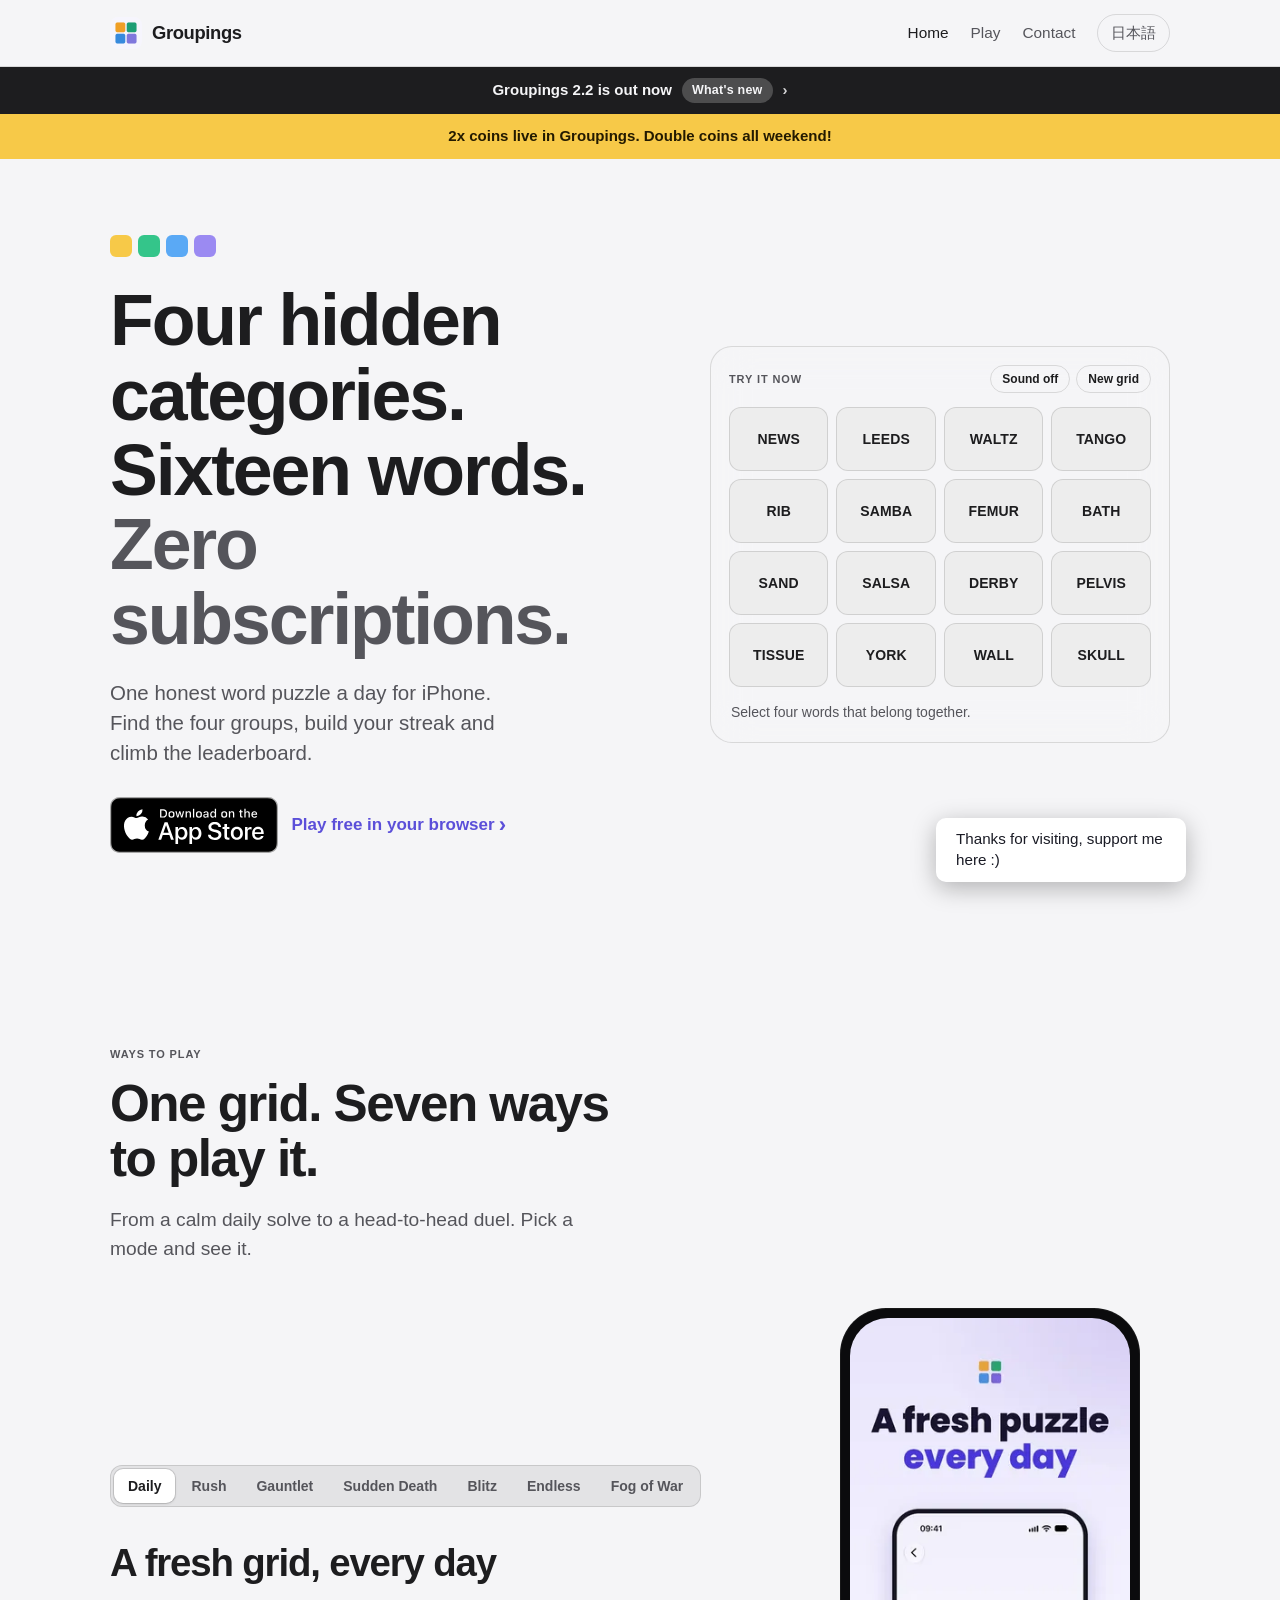
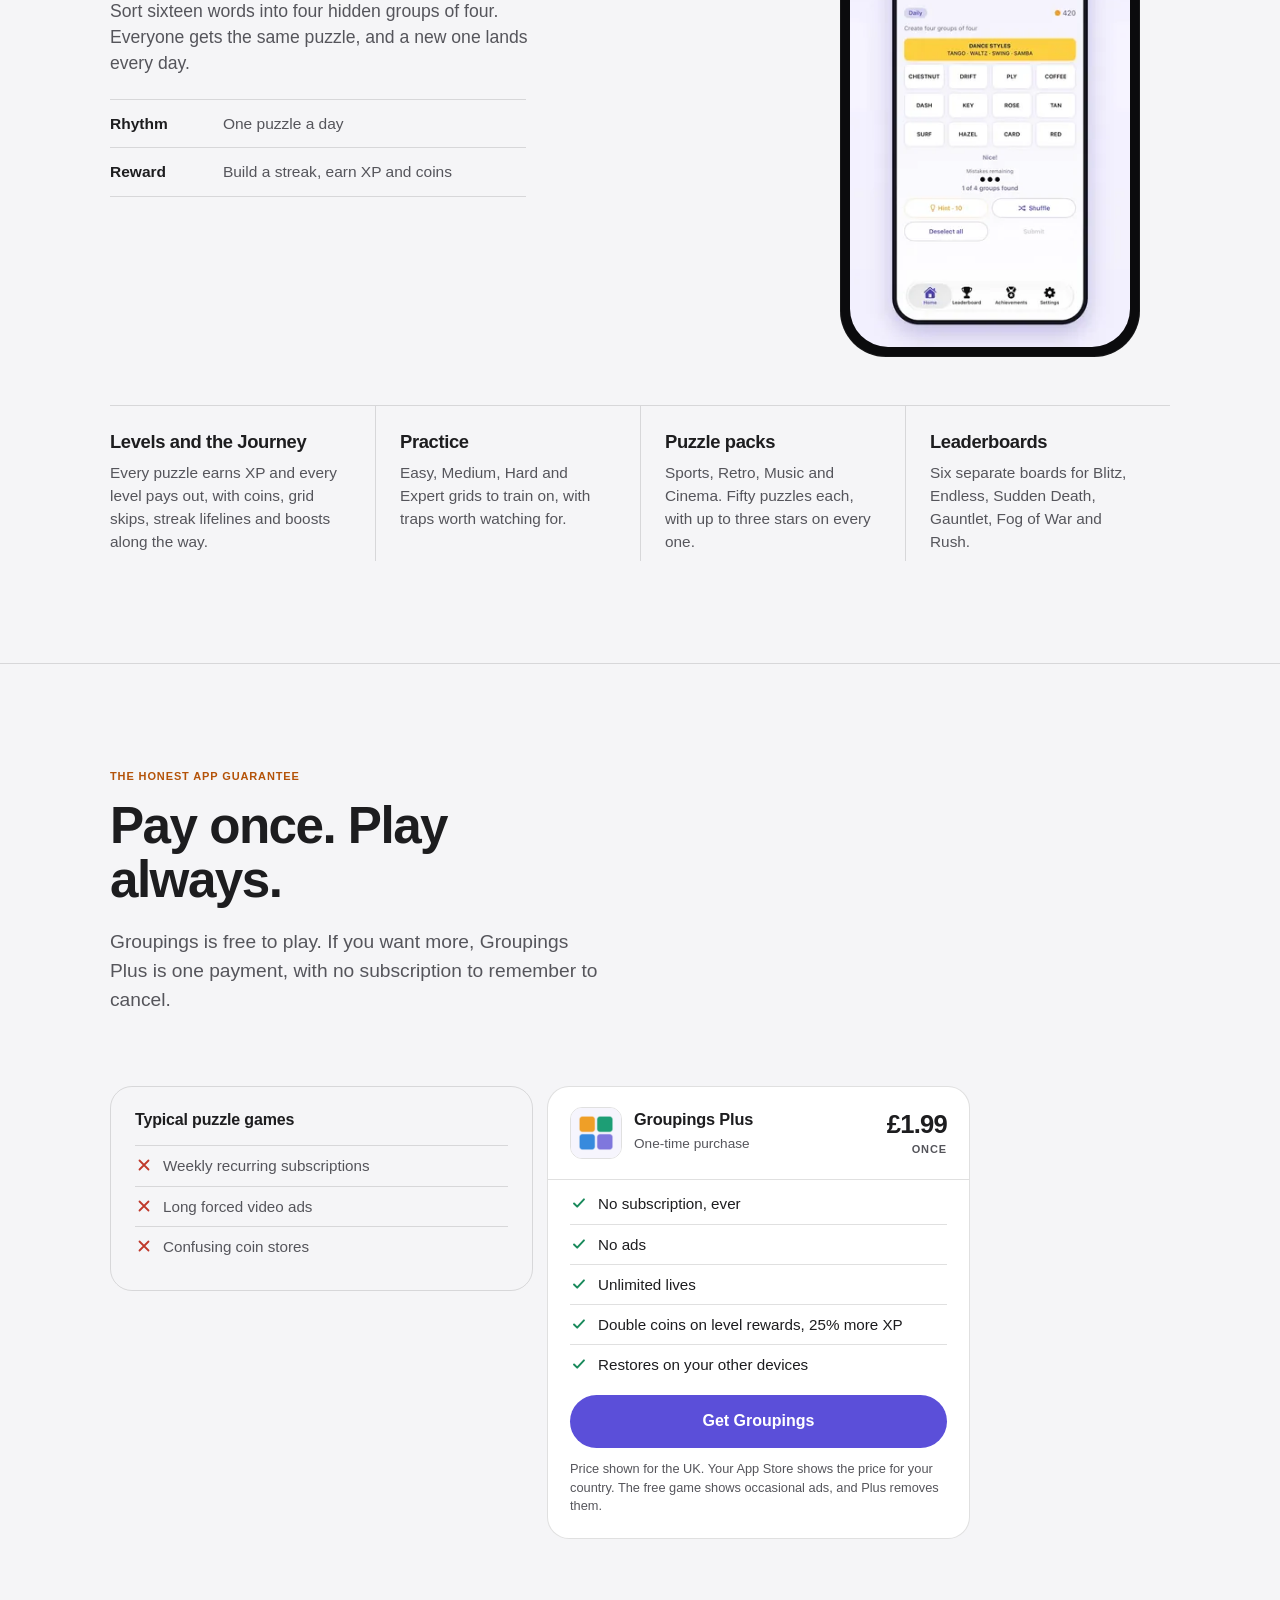
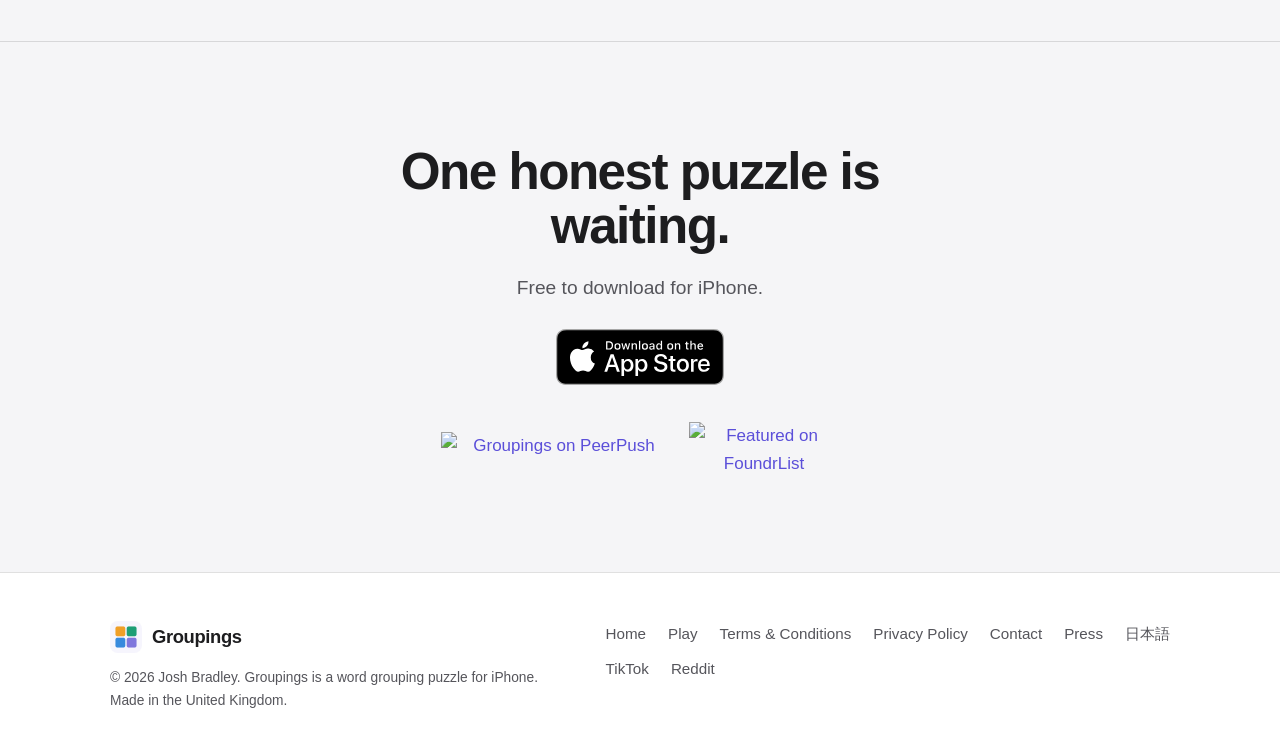
==== commit 9739f925: "Site redesign: editorial Apple-style look on every page Playable hero demo with real puzzles, device" ====
--- a/index.html
+++ b/index.html
@@ -28,10 +28,8 @@
   <link rel="icon" type="image/png" sizes="32x32" href="/assets/img/favicon-32.png">
   <link rel="icon" type="image/png" sizes="192x192" href="/assets/img/favicon-192.png">
   <link rel="apple-touch-icon" href="/apple-touch-icon.png">
-  <link rel="preconnect" href="https://fonts.googleapis.com">
-  <link rel="preconnect" href="https://fonts.gstatic.com" crossorigin>
-  <link href="https://fonts.googleapis.com/css2?family=Poppins:wght@500;600;700;800&family=Inter:wght@400;500;600&display=swap" rel="stylesheet">
-  <link rel="stylesheet" href="assets/css/style.css?v=20261031j">
+  <link rel="stylesheet" href="assets/css/style.css?v=20261101a">
+  <link rel="stylesheet" href="assets/css/home.css?v=20261101c">
 </head>
 <body>
   <!-- NAV -->
@@ -51,206 +49,180 @@
   </header>
 
   <button class="whatsnew-bar" type="button" aria-haspopup="dialog" aria-controls="whatsnew">
-    <span>✨ Groupings 2.2 is out now</span><span class="pill">What's new</span><span class="chev" aria-hidden="true">›</span>
+    <span>Groupings 2.2 is out now</span><span class="pill">What's new</span><span class="chev" aria-hidden="true">›</span>
   </button>
 
   <!-- WEEKEND DOUBLE COINS (shown on Saturdays and Sundays only, see main.js) -->
   <div class="weekend-bar" id="weekend-bar" role="status" hidden>
-    <span aria-hidden="true">🪙</span><span>2x coins live in Groupings. Double coins all weekend!</span>
+    <span>2x coins live in Groupings. Double coins all weekend!</span>
   </div>
 
   <!-- HERO -->
-  <section class="hero">
-    <div class="wrap">
-      <img class="hero-icon" src="assets/img/app-icon.png" alt="Groupings app icon">
-      <h1>One honest puzzle a day</h1>
-      <p class="lead">The honest daily word puzzle. Just you and the grid, simple as that. Can you top the leaderboard?</p>
-      <div class="hero-cta">
-        <a class="badge-appstore" href="https://apps.apple.com/us/app/groupings-4-word-puzzle/id6804228009" aria-label="Download Groupings on the App Store">
-          <picture>
-            <source srcset="assets/img/appstore-badge-white.svg" media="(prefers-color-scheme: dark)">
-            <img src="assets/img/appstore-badge-black.svg" alt="Download on the App Store" width="168" height="56">
-          </picture>
-        </a>
-        <a class="btn btn-ghost" href="play.html">Play free in your browser</a>
-      </div>
-      <div class="hero-shot">
-        <img src="assets/img/screens-uk/groupings-01-home.webp" alt="Groupings home screen showing the daily puzzle" loading="lazy">
+  <section class="home-hero" aria-labelledby="hero-title">
+    <div class="wrap">
+      <div>
+        <div class="tiles-mark" aria-hidden="true"><i style="background:var(--tile-0)"></i><i style="background:var(--tile-1)"></i><i style="background:var(--tile-2)"></i><i style="background:var(--tile-3)"></i></div>
+        <h1 id="hero-title"><span>Four hidden categories.</span><span>Sixteen words.</span><span class="dim">Zero subscriptions.</span></h1>
+        <p class="lede">One honest word puzzle a day for iPhone. Find the four groups, build your streak and climb the leaderboard.</p>
+        <div class="hero-cta">
+          <a class="badge-appstore" href="https://apps.apple.com/us/app/groupings-4-word-puzzle/id6804228009" aria-label="Download Groupings: 4 Word Puzzle on the App Store for iPhone">
+            <picture>
+              <source srcset="assets/img/appstore-badge-white.svg" media="(prefers-color-scheme: dark)">
+              <img src="assets/img/appstore-badge-black.svg" alt="" width="168" height="56">
+            </picture>
+          </a>
+          <a class="btn-text" href="play.html">Play free in your browser</a>
+        </div>
+      </div>
+
+      <div class="demo" id="demo" role="group" aria-label="Instant play demo">
+        <div class="demo-top">
+          <p class="label">Try it now</p>
+          <div class="demo-tools">
+            <button class="demo-tool" type="button" id="demo-sound" aria-pressed="false">Sound off</button>
+            <button class="demo-tool" type="button" id="demo-next">New grid</button>
+          </div>
+        </div>
+        <div class="demo-rows" id="demo-rows"></div>
+        <div class="demo-grid" id="demo-grid" aria-label="Sixteen word tiles. Select four that belong together."></div>
+        <div class="demo-status"><span id="demo-msg" role="status" aria-live="polite">Select four words that belong together.</span><span id="demo-count" aria-hidden="true"></span></div>
+        <noscript><p class="demo-foot">Turn on JavaScript to try a live grid, or <a href="play.html">play in your browser</a>.</p></noscript>
       </div>
     </div>
   </section>
 
-  <!-- FEATURES -->
-  <section class="section">
-    <div class="wrap">
-
-      <div class="feature">
-        <div class="feature-media"><img src="assets/img/screens-uk/groupings-02-daily.webp" alt="The daily puzzle grid" loading="lazy"></div>
-        <div class="feature-body">
-          <span class="tag tag-daily">The Daily Puzzle</span>
-          <h2>A fresh grid, every day</h2>
-          <p>Each day brings a brand-new daily puzzle. Sort sixteen words into four hidden groups of four. Puzzles rotate every day and no two are ever the same.</p>
-        </div>
-      </div>
-      <div class="feature reverse">
-        <div class="feature-media"><img src="assets/img/screens-uk/groupings-09-journey.webp" alt="Your journey with level rewards" loading="lazy"></div>
-        <div class="feature-body">
-          <span class="tag tag-journey">Levels</span>
-          <h2>Level up, earn rewards</h2>
-          <p>Every puzzle earns XP and every level pays out. Open your Journey to see what's next: coins, skips, streak lifelines and boosts, with an extra lane of rewards for Groupings Plus.</p>
-        </div>
-      </div>
-      <div class="feature">
-        <div class="feature-media"><img src="assets/img/screens-uk/groupings-03-expert.webp" alt="A puzzle with trap tiles" loading="lazy"></div>
-        <div class="feature-body">
-          <span class="tag tag-levels">Easy · Medium · Hard · Expert</span>
-          <h2>Play at your level</h2>
-          <p>New to grouping puzzles? Warm up on Easy, then climb through Medium, Hard and Expert as you sharpen up. And keep an eye out for the traps. They're probably not what you think.</p>
-        </div>
-      </div>
-      <div class="feature reverse">
-        <div class="feature-media"><img src="assets/img/screens-uk/groupings-04-blitz.webp" alt="Blitz mode with a countdown timer" loading="lazy"></div>
-        <div class="feature-body">
-          <span class="tag tag-blitz">Blitz</span>
-          <h2>Think you're fast?</h2>
-          <p>Race the clock in Blitz. Get a group right and earn more time; get it wrong and watch the seconds slip away. How many can you clear before time runs out?</p>
-        </div>
-      </div>
-      <div class="feature">
-        <div class="feature-media"><img src="assets/img/screens-uk/groupings-05-endless.webp" alt="Endless mode" loading="lazy"></div>
-        <div class="feature-body">
-          <span class="tag tag-endless">Endless</span>
-          <h2>It goes on, and on, and on</h2>
-          <p>One grid after another with no finish line. Keep your lives alive and see just how far you can go.</p>
-        </div>
-      </div>
-      <div class="feature reverse">
-        <div class="feature-media"><img src="assets/img/screens-uk/groupings-06-sudden-death.webp" alt="Sudden Death mode with a single life" loading="lazy"></div>
-        <div class="feature-body">
-          <span class="tag tag-sudden">Sudden Death</span>
-          <h2>One slip and it's over</h2>
-          <p>No second chances. Make a single mistake and your run is done. Trap-heavy puzzles, back to back, and the biggest coin rewards in the game. How many groups can you clear?</p>
-        </div>
-      </div>
-      <div class="feature">
-        <div class="feature-media"><img src="assets/img/screens-uk/groupings-07-gauntlet.webp" alt="The Gauntlet mode showing the current stage" loading="lazy"></div>
-        <div class="feature-body">
-          <span class="tag tag-gauntlet">The Gauntlet</span>
-          <h2>Easy start, brutal finish</h2>
-          <p>Climb through the stages from Easy all the way up to Expert, with only three mistakes to last the whole run. Every stage pays more than the last.</p>
-        </div>
-      </div>
-      <div class="feature reverse">
-        <div class="feature-media"><img src="assets/img/screens-uk/groupings-11-fog.webp" alt="Fog of War mode with hidden words" loading="lazy"></div>
-        <div class="feature-body">
-          <span class="tag tag-fog">Fog of War</span>
-          <h2>Can you see through the mist?</h2>
-          <p>Every word is hidden in the fog and you only see a hint of each. Peek at up to three tiles per grid, but you only get three mistakes for the whole run. It pays the biggest coin rewards in the game. How many groups can you clear?</p>
-        </div>
-      </div>
-      <div class="feature">
-        <div class="feature-media"><img src="assets/img/screens-uk/groupings-10-rush.webp" alt="Choosing a buy-in for a Rush duel" loading="lazy"></div>
-        <div class="feature-body">
-          <span class="tag tag-rush">Rush</span>
-          <h2>Head to head for coins</h2>
-          <p>Pick a buy-in and play the same grid as another player. Your score is your time plus 10 seconds for every mistake, and the lowest score wins the pot. Win to climb the Rush rating and the Rush leaderboard.</p>
-        </div>
-      </div>
-      <div class="feature reverse">
-        <div class="feature-media"><img src="assets/img/screens-uk/groupings-08-leaderboard.webp" alt="The global leaderboard" loading="lazy"></div>
-        <div class="feature-body">
-          <span class="tag tag-board">The Leaderboard</span>
-          <h2>Claim the top spot</h2>
-          <p>See where you rank. Blitz, Endless, Sudden Death, Gauntlet, Fog of War and Rush players compete on six separate boards. Can you reach the top spot, and more importantly, can you stay there?</p>
-        </div>
-      </div>
-
+  <!-- DEVICE STAGE -->
+  <section class="block" aria-labelledby="stage-title">
+    <div class="wrap">
+      <p class="label">Ways to play</p>
+      <h2 id="stage-title">One grid. Seven ways to play it.</h2>
+      <p class="intro">From a calm daily solve to a head-to-head duel. Pick a mode and see it.</p>
+
+      <div class="stage">
+        <div>
+          <div class="segmented" role="tablist" aria-label="Game modes" id="seg">
+            <button class="seg" role="tab" id="tab-daily" aria-controls="panel-daily" aria-selected="true">Daily</button>
+            <button class="seg" role="tab" id="tab-rush" aria-controls="panel-rush" aria-selected="false" tabindex="-1">Rush</button>
+            <button class="seg" role="tab" id="tab-gauntlet" aria-controls="panel-gauntlet" aria-selected="false" tabindex="-1">Gauntlet</button>
+            <button class="seg" role="tab" id="tab-sudden" aria-controls="panel-sudden" aria-selected="false" tabindex="-1">Sudden Death</button>
+            <button class="seg" role="tab" id="tab-blitz" aria-controls="panel-blitz" aria-selected="false" tabindex="-1">Blitz</button>
+            <button class="seg" role="tab" id="tab-endless" aria-controls="panel-endless" aria-selected="false" tabindex="-1">Endless</button>
+            <button class="seg" role="tab" id="tab-fog" aria-controls="panel-fog" aria-selected="false" tabindex="-1">Fog of War</button>
+          </div>
+
+          <div class="stage-copy">
+            <div class="stage-panel" role="tabpanel" id="panel-daily" aria-labelledby="tab-daily" data-active="true">
+              <h3>A fresh grid, every day</h3>
+              <p>Sort sixteen words into four hidden groups of four. Everyone gets the same puzzle, and a new one lands every day.</p>
+              <ul class="facts-list"><li><b>Rhythm</b>One puzzle a day</li><li><b>Reward</b>Build a streak, earn XP and coins</li></ul>
+            </div>
+            <div class="stage-panel" role="tabpanel" id="panel-rush" aria-labelledby="tab-rush" aria-hidden="true">
+              <h3>Head to head for coins</h3>
+              <p>Pick a buy-in and play the same grid as another player. Fastest clean solve takes the pot.</p>
+              <ul class="facts-list"><li><b>Score</b>Your time, plus 10 seconds per mistake</li><li><b>Win</b>The lowest score wins the pot and climbs the Rush rating</li></ul>
+            </div>
+            <div class="stage-panel" role="tabpanel" id="panel-gauntlet" aria-labelledby="tab-gauntlet" aria-hidden="true">
+              <h3>Easy start, brutal finish</h3>
+              <p>Climb from Easy all the way up to Expert across the stages of one run. Every stage pays more than the last.</p>
+              <ul class="facts-list"><li><b>Stages</b>Easy, Medium, Hard, Expert</li><li><b>Limit</b>Three mistakes for the whole run</li></ul>
+            </div>
+            <div class="stage-panel" role="tabpanel" id="panel-sudden" aria-labelledby="tab-sudden" aria-hidden="true">
+              <h3>One slip and it's over</h3>
+              <p>No second chances. Trap-heavy puzzles, back to back, with some of the biggest coin rewards in the game.</p>
+              <ul class="facts-list"><li><b>Limit</b>A single mistake ends the run</li><li><b>Score</b>How many groups can you clear?</li></ul>
+            </div>
+            <div class="stage-panel" role="tabpanel" id="panel-blitz" aria-labelledby="tab-blitz" aria-hidden="true">
+              <h3>Think you're fast?</h3>
+              <p>Race the clock. A right group earns more time, a wrong one burns it. How many can you clear before it runs out?</p>
+              <ul class="facts-list"><li><b>Clock</b>Countdown that you can extend</li><li><b>Board</b>Its own leaderboard</li></ul>
+            </div>
+            <div class="stage-panel" role="tabpanel" id="panel-endless" aria-labelledby="tab-endless" aria-hidden="true">
+              <h3>It goes on, and on</h3>
+              <p>One grid after another with no finish line. Keep your lives alive and see just how far you can go.</p>
+              <ul class="facts-list"><li><b>Pace</b>Your own, no timer</li><li><b>Board</b>Its own leaderboard</li></ul>
+            </div>
+            <div class="stage-panel" role="tabpanel" id="panel-fog" aria-labelledby="tab-fog" aria-hidden="true">
+              <h3>Can you see through the mist?</h3>
+              <p>Every word is hidden in the fog and you only see a hint of each. Peek at up to three tiles per grid.</p>
+              <ul class="facts-list"><li><b>Limit</b>Three mistakes for the whole run</li><li><b>Reward</b>Some of the biggest coin payouts in the game</li></ul>
+            </div>
+          </div>
+        </div>
+
+        <div class="device" aria-live="off">
+          <div class="device-screen" id="device-screen">
+            <picture data-for="daily" data-active="true"><source type="image/webp" srcset="assets/img/stage-en/daily-320.webp 1x, assets/img/stage-en/daily-640.webp 2x"><img src="assets/img/stage-en/daily-640.webp" width="320" height="693" alt="Daily puzzle: a four by four grid of sixteen word tiles to sort into four hidden groups"></picture>
+            <picture data-for="rush"><source type="image/webp" srcset="assets/img/stage-en/rush-320.webp 1x, assets/img/stage-en/rush-640.webp 2x"><img src="assets/img/stage-en/rush-640.webp" width="320" height="693" alt="Rush duel: choosing a coin buy-in before playing the same grid as another player" loading="lazy"></picture>
+            <picture data-for="gauntlet"><source type="image/webp" srcset="assets/img/stage-en/gauntlet-320.webp 1x, assets/img/stage-en/gauntlet-640.webp 2x"><img src="assets/img/stage-en/gauntlet-640.webp" width="320" height="693" alt="The Gauntlet: a puzzle grid showing the current stage of the run" loading="lazy"></picture>
+            <picture data-for="sudden"><source type="image/webp" srcset="assets/img/stage-en/sudden-320.webp 1x, assets/img/stage-en/sudden-640.webp 2x"><img src="assets/img/stage-en/sudden-640.webp" width="320" height="693" alt="Sudden Death: a word grid with a single life remaining" loading="lazy"></picture>
+            <picture data-for="blitz"><source type="image/webp" srcset="assets/img/stage-en/blitz-320.webp 1x, assets/img/stage-en/blitz-640.webp 2x"><img src="assets/img/stage-en/blitz-640.webp" width="320" height="693" alt="Blitz: a word grid with a countdown timer above it" loading="lazy"></picture>
+            <picture data-for="endless"><source type="image/webp" srcset="assets/img/stage-en/endless-320.webp 1x, assets/img/stage-en/endless-640.webp 2x"><img src="assets/img/stage-en/endless-640.webp" width="320" height="693" alt="Endless: a word grid with lives shown and no finish line" loading="lazy"></picture>
+            <picture data-for="fog"><source type="image/webp" srcset="assets/img/stage-en/fog-320.webp 1x, assets/img/stage-en/fog-640.webp 2x"><img src="assets/img/stage-en/fog-640.webp" width="320" height="693" alt="Fog of War: word tiles hidden in mist with only a hint of each showing" loading="lazy"></picture>
+          </div>
+        </div>
+      </div>
+
+      <div class="more">
+        <div><h3>Levels and the Journey</h3><p>Every puzzle earns XP and every level pays out, with coins, grid skips, streak lifelines and boosts along the way.</p></div>
+        <div><h3>Practice</h3><p>Easy, Medium, Hard and Expert grids to train on, with traps worth watching for.</p></div>
+        <div><h3>Puzzle packs</h3><p>Sports, Retro, Music and Cinema. Fifty puzzles each, with up to three stars on every one.</p></div>
+        <div><h3>Leaderboards</h3><p>Six separate boards for Blitz, Endless, Sudden Death, Gauntlet, Fog of War and Rush.</p></div>
+      </div>
     </div>
   </section>
 
-  <!-- MODES GRID -->
-  <section class="section section-soft">
-    <div class="wrap center">
-      <p class="eyebrow">Something for everyone</p>
-      <h2>Eight ways to play</h2>
-      <p class="lead">From a relaxed daily solve to a head-to-head duel.</p>
-      <div class="grid" style="max-width:660px; margin:36px auto 0; text-align:left;">
-        <div class="mode-card"><span class="dot" style="background:var(--indigo)"></span><h3>Daily</h3><p>One honest puzzle a day. Build your streak.</p></div>
-        <div class="mode-card"><span class="dot" style="background:var(--green)"></span><h3>Practice</h3><p>Easy, Medium, Hard and Expert grids to train on.</p></div>
-        <div class="mode-card"><span class="dot" style="background:var(--orange)"></span><h3>Blitz</h3><p>Beat the clock. Right answers buy you time.</p></div>
-        <div class="mode-card"><span class="dot" style="background:var(--blue)"></span><h3>Endless</h3><p>How long can you last on your lives?</p></div>
-        <div class="mode-card"><span class="dot" style="background:#d93636"></span><h3>Sudden Death</h3><p>One mistake ends the run. The biggest payouts.</p></div>
-        <div class="mode-card"><span class="dot" style="background:var(--purple)"></span><h3>The Gauntlet</h3><p>Easy start, brutal finish. Climb the stages.</p></div>
-        <div class="mode-card"><span class="dot" style="background:#64748b"></span><h3>Fog of War</h3><p>Words hidden in the mist. Peek if you dare.</p></div>
-        <div class="mode-card"><span class="dot" style="background:#c2185b"></span><h3>Rush</h3><p>Duel another player for coins.</p></div>
+  <!-- HONEST APP GUARANTEE -->
+  <section class="block" aria-labelledby="honest-title">
+    <div class="wrap">
+      <div class="honest">
+        <div>
+          <p class="label amber">The honest app guarantee</p>
+          <h2 id="honest-title">Pay once. Play always.</h2>
+          <p class="intro">Groupings is free to play. If you want more, Groupings Plus is one payment, with no subscription to remember to cancel.</p>
+        </div>
+        <div class="compare">
+          <div class="panel muted">
+            <h3>Typical puzzle games</h3>
+            <ul>
+              <li><svg viewBox="0 0 20 20" fill="none" stroke="currentColor" stroke-width="2" stroke-linecap="round" aria-hidden="true"><path d="M5 5l10 10M15 5L5 15"/></svg>Weekly recurring subscriptions</li>
+              <li><svg viewBox="0 0 20 20" fill="none" stroke="currentColor" stroke-width="2" stroke-linecap="round" aria-hidden="true"><path d="M5 5l10 10M15 5L5 15"/></svg>Long forced video ads</li>
+              <li><svg viewBox="0 0 20 20" fill="none" stroke="currentColor" stroke-width="2" stroke-linecap="round" aria-hidden="true"><path d="M5 5l10 10M15 5L5 15"/></svg>Confusing coin stores</li>
+            </ul>
+          </div>
+          <div class="panel iap">
+            <div class="iap-head">
+              <img src="assets/img/app-icon.png" alt="" width="52" height="52">
+              <div><b>Groupings Plus</b><small>One-time purchase</small></div>
+              <div class="iap-price">£1.99<small>Once</small></div>
+            </div>
+            <ul>
+              <li class="ok"><svg viewBox="0 0 20 20" fill="none" stroke="currentColor" stroke-width="2.2" stroke-linecap="round" stroke-linejoin="round" aria-hidden="true"><path d="M4.5 10.5l3.5 3.5 7.5-8"/></svg>No subscription, ever</li>
+              <li class="ok"><svg viewBox="0 0 20 20" fill="none" stroke="currentColor" stroke-width="2.2" stroke-linecap="round" stroke-linejoin="round" aria-hidden="true"><path d="M4.5 10.5l3.5 3.5 7.5-8"/></svg>No ads</li>
+              <li class="ok"><svg viewBox="0 0 20 20" fill="none" stroke="currentColor" stroke-width="2.2" stroke-linecap="round" stroke-linejoin="round" aria-hidden="true"><path d="M4.5 10.5l3.5 3.5 7.5-8"/></svg>Unlimited lives</li>
+              <li class="ok"><svg viewBox="0 0 20 20" fill="none" stroke="currentColor" stroke-width="2.2" stroke-linecap="round" stroke-linejoin="round" aria-hidden="true"><path d="M4.5 10.5l3.5 3.5 7.5-8"/></svg>Double coins on level rewards, 25% more XP</li>
+              <li class="ok"><svg viewBox="0 0 20 20" fill="none" stroke="currentColor" stroke-width="2.2" stroke-linecap="round" stroke-linejoin="round" aria-hidden="true"><path d="M4.5 10.5l3.5 3.5 7.5-8"/></svg>Restores on your other devices</li>
+            </ul>
+            <div class="iap-foot">
+              <a class="btn" href="https://apps.apple.com/us/app/groupings-4-word-puzzle/id6804228009">Get Groupings</a>
+              <p>Price shown for the UK. Your App Store shows the price for your country. The free game shows occasional ads, and Plus removes them.</p>
+            </div>
+          </div>
+        </div>
       </div>
     </div>
   </section>
 
-  <!-- NEW IN 2.2 -->
-  <section class="section">
-    <div class="wrap center">
-      <p class="eyebrow">New in 2.2</p>
-      <h2>Level up as you play</h2>
-      <p class="lead">Earn XP in every mode and collect rewards along your Journey.</p>
-      <div class="grid" style="max-width:660px; margin:36px auto 0; text-align:left;">
-        <div class="mode-card"><span class="dot" style="background:var(--indigo)"></span><h3>Levels and the Journey</h3><p>Every level pays coins, with bigger rewards at milestones.</p></div>
-        <div class="mode-card"><span class="dot" style="background:var(--blue)"></span><h3>Grid skips</h3><p>Swap a grid you're stuck on in Endless, Sudden Death, Gauntlet and Fog of War.</p></div>
-        <div class="mode-card"><span class="dot" style="background:var(--green)"></span><h3>Streak lifelines</h3><p>Missed a day? Save your streak.</p></div>
-        <div class="mode-card"><span class="dot" style="background:var(--orange)"></span><h3>2x boosts</h3><p>Double XP or double coins for 30 minutes.</p></div>
-      </div>
-    </div>
-  </section>
-
-  <!-- PACKS -->
-  <section class="section">
-    <div class="wrap center">
-      <p class="eyebrow">Puzzle packs</p>
-      <h2>Four themed puzzle packs</h2>
-      <p class="lead">50 puzzles in every genre. No lives needed, and every pack has one free try.</p>
-      <div class="grid" style="max-width:660px; margin:36px auto 0; text-align:left;">
-        <div class="mode-card"><span class="dot" style="background:#15803d"></span><h3>Sports Pack</h3><p>Football, badminton, volleyball, basketball and golf.</p></div>
-        <div class="mode-card"><span class="dot" style="background:#be185d"></span><h3>Retro Pack</h3><p>The 1980s, 1990s and 2000s.</p></div>
-        <div class="mode-card"><span class="dot" style="background:#4338ca"></span><h3>Music Pack</h3><p>Pop, rock and hip-hop &amp; R&amp;B.</p></div>
-        <div class="mode-card"><span class="dot" style="background:#b45309"></span><h3>Cinema Pack</h3><p>Animation, superheroes and blockbusters.</p></div>
-      </div>
-      <p class="lead" style="margin-top:26px;">Earn up to three stars on every puzzle. Unlock a pack with a one-time purchase or with coins, or invite five friends with your friend code and get one free.</p>
-    </div>
-  </section>
-
-  <!-- PLUS -->
-  <section class="section">
-    <div class="wrap">
-      <div class="plus">
-        <p class="eyebrow" style="color:#fff; opacity:.85">Groupings Plus</p>
-        <h2>Play your way, ad-free</h2>
-        <p>A single one-time purchase. No subscriptions.</p>
-        <div class="plus-perks">
-          <span>✦ No ads, ever</span>
-          <span>✦ Unlimited lives</span>
-          <span>✦ Half-price hints and second chances</span>
-          <span>✦ Double coins on every level reward</span>
-          <span>✦ 25% more XP and a bonus Journey lane</span>
-          <span>✦ Plus badge and special tile style</span>
-          <span>✦ Restores across your devices</span>
-        </div>
-      </div>
-    </div>
-  </section>
-
-  <!-- CTA -->
-  <section class="section section-soft cta-band">
-    <div class="wrap center">
-      <h2>Ready to play?</h2>
-      <p class="lead">Free to download. One honest puzzle is waiting.</p>
-      <div style="margin-top:22px;">
-        <a class="badge-appstore" href="https://apps.apple.com/us/app/groupings-4-word-puzzle/id6804228009" aria-label="Download Groupings on the App Store">
-          <picture>
-            <source srcset="assets/img/appstore-badge-white.svg" media="(prefers-color-scheme: dark)">
-            <img src="assets/img/appstore-badge-black.svg" alt="Download on the App Store" width="168" height="56">
-          </picture>
-        </a>
-      </div>
+  <!-- CLOSING -->
+  <section class="block closing" aria-labelledby="close-title">
+    <div class="wrap">
+      <h2 id="close-title">One honest puzzle is waiting.</h2>
+      <p class="intro">Free to download for iPhone.</p>
+      <a class="badge-appstore" href="https://apps.apple.com/us/app/groupings-4-word-puzzle/id6804228009" aria-label="Download Groupings: 4 Word Puzzle on the App Store for iPhone">
+        <picture>
+          <source srcset="assets/img/appstore-badge-white.svg" media="(prefers-color-scheme: dark)">
+          <img src="assets/img/appstore-badge-black.svg" alt="" width="168" height="56" loading="lazy">
+        </picture>
+      </a>
       <div style="margin-top:28px; display:flex; flex-wrap:wrap; justify-content:center; align-items:center; gap:18px;">
         <a href="https://peerpush.com/p/groupings" target="_blank" rel="noopener">
           <img src="https://peerpush.com/p/groupings/badge.png" alt="Groupings on PeerPush" style="width: 230px; max-width: 100%;" loading="lazy">
@@ -295,7 +267,7 @@
         <h2 id="whatsnew-title">What's new in Groupings 2.2</h2>
         <p>Levels, Rush duels and Fog of War. Out now on the App Store.</p>
       </div>
-      <button class="whatsnew-close" type="button" aria-label="Close">✕</button>
+      <button class="whatsnew-close" type="button" aria-label="Close"><svg viewBox="0 0 20 20" width="14" height="14" fill="none" stroke="currentColor" stroke-width="2.2" stroke-linecap="round" aria-hidden="true"><path d="M5 5l10 10M15 5L5 15"/></svg></button>
     </div>
     <div class="whatsnew-body">
       <h3>Levels and the Journey</h3>
@@ -325,7 +297,9 @@
     </div>
   </dialog>
 
-  <script src="assets/js/main.js?v=20261031j"></script>
+  <script src="assets/js/hero-puzzles.js?v=20261101a"></script>
+  <script src="assets/js/hero.js?v=20261101a"></script>
+  <script src="assets/js/main.js?v=20261101a"></script>
   <script data-name="BMC-Widget" data-cfasync="false" src="https://cdnjs.buymeacoffee.com/1.0.0/widget.prod.min.js" data-id="JoshBradley" data-description="Support me on Buy me a coffee!" data-message="" data-color="#BD5FFF" data-position="Right" data-x_margin="18" data-y_margin="18"></script>
 </body>
 </html>
--- a/assets/css/style.css
+++ b/assets/css/style.css
@@ -9,55 +9,58 @@
   --green:  #1e9e6e;
   --blue:   #3b86de;
   --purple: #8370d8;
-  --indigo: #5b4fd9;   /* primary accent / links / "honest" */
+  --indigo: #5b4fd9;   /* primary accent / links */
   --indigo-ink: #4a3fc4;
-
-  /* Light theme surfaces */
-  --bg:        #ffffff;
-  --bg-soft:   #f5f4fd;
-  --bg-hero:   linear-gradient(180deg, #eeebfb 0%, #f7f6fe 60%, #ffffff 100%);
+  --amber-ink: #b45309; /* text-safe amber on light surfaces */
+
+  /* Light theme surfaces (Apple-style canvas) */
+  --bg:        #f5f5f7;
+  --bg-soft:   #ffffff;
+  --bg-hero:   #f5f5f7;
   --card:      #ffffff;
-  --border:    #e8e6f3;
-  --fg:        #1a1b25;
-  --fg-muted:  #5b5f70;
-  --shadow:    0 10px 30px rgba(44, 38, 92, 0.10);
-  --shadow-sm: 0 4px 14px rgba(44, 38, 92, 0.08);
+  --border:    rgba(0, 0, 0, 0.12);
+  --fg:        #1d1d1f;
+  --fg-muted:  #55555b;
+  --shadow:    0 1px 2px rgba(0, 0, 0, 0.06);
+  --shadow-sm: 0 1px 1px rgba(0, 0, 0, 0.04);
 
   --radius:    18px;
   --radius-lg: 28px;
   --maxw:      1100px;
 
-  --font-head: "Poppins", -apple-system, BlinkMacSystemFont, "Segoe UI", sans-serif;
-  --font-body: "Inter", -apple-system, BlinkMacSystemFont, "Segoe UI", Roboto, sans-serif;
+  --font-head: -apple-system, BlinkMacSystemFont, "SF Pro Display", "SF Pro Text", "Helvetica Neue", Helvetica, Arial, sans-serif;
+  --font-body: -apple-system, BlinkMacSystemFont, "SF Pro Text", "SF Pro Display", "Helvetica Neue", Helvetica, Arial, sans-serif;
 }
 
 :root:not([data-theme="light"]) {
   @media (prefers-color-scheme: dark) {
-    --bg:        #0f1016;
-    --bg-soft:   #16172099;
-    --bg-hero:   linear-gradient(180deg, #191a2e 0%, #121320 60%, #0f1016 100%);
-    --card:      #171826;
-    --border:    #272842;
-    --fg:        #f2f3f9;
-    --fg-muted:  #a7adc2;
-    --shadow:    0 12px 34px rgba(0, 0, 0, 0.45);
-    --shadow-sm: 0 4px 16px rgba(0, 0, 0, 0.4);
-    --indigo:    #8b82f0;
-    --indigo-ink:#a79fff;
+    --bg:        #000000;
+    --bg-soft:   #1c1c1e;
+    --bg-hero:   #000000;
+    --card:      #1c1c1e;
+    --border:    rgba(255, 255, 255, 0.14);
+    --fg:        #f5f5f7;
+    --fg-muted:  #a1a1a6;
+    --shadow:    0 1px 2px rgba(0, 0, 0, 0.5);
+    --shadow-sm: 0 1px 1px rgba(0, 0, 0, 0.4);
+    --indigo:    #9a92f5;
+    --indigo-ink:#b1abff;
+    --amber-ink: #f5b95a;
   }
 }
 :root[data-theme="dark"] {
-  --bg:        #0f1016;
-  --bg-soft:   #16172099;
-  --bg-hero:   linear-gradient(180deg, #191a2e 0%, #121320 60%, #0f1016 100%);
-  --card:      #171826;
-  --border:    #272842;
-  --fg:        #f2f3f9;
-  --fg-muted:  #a7adc2;
-  --shadow:    0 12px 34px rgba(0, 0, 0, 0.45);
-  --shadow-sm: 0 4px 16px rgba(0, 0, 0, 0.4);
-  --indigo:    #8b82f0;
-  --indigo-ink:#a79fff;
+  --bg:        #000000;
+  --bg-soft:   #1c1c1e;
+  --bg-hero:   #000000;
+  --card:      #1c1c1e;
+  --border:    rgba(255, 255, 255, 0.14);
+  --fg:        #f5f5f7;
+  --fg-muted:  #a1a1a6;
+  --shadow:    0 1px 2px rgba(0, 0, 0, 0.5);
+  --shadow-sm: 0 1px 1px rgba(0, 0, 0, 0.4);
+  --indigo:    #9a92f5;
+  --indigo-ink:#b1abff;
+  --amber-ink: #f5b95a;
 }
 
 /* ---- Base ---- */
@@ -73,7 +76,7 @@
   -webkit-font-smoothing: antialiased;
   text-rendering: optimizeLegibility;
 }
-h1, h2, h3 { font-family: var(--font-head); line-height: 1.12; letter-spacing: -0.02em; margin: 0 0 .4em; }
+h1, h2, h3 { font-family: var(--font-head); line-height: 1.12; letter-spacing: -0.025em; margin: 0 0 .4em; }
 h1 { font-size: clamp(2.3rem, 6vw, 3.8rem); font-weight: 800; }
 h2 { font-size: clamp(1.7rem, 4vw, 2.6rem); font-weight: 700; }
 h3 { font-size: 1.25rem; font-weight: 700; }
@@ -114,8 +117,8 @@
 .nav {
   position: sticky; top: 0; z-index: 50;
   background: color-mix(in srgb, var(--bg) 86%, transparent);
-  backdrop-filter: saturate(160%) blur(12px);
-  -webkit-backdrop-filter: saturate(160%) blur(12px);
+  backdrop-filter: saturate(180%) blur(20px);
+  -webkit-backdrop-filter: saturate(180%) blur(20px);
   border-bottom: 1px solid var(--border);
 }
 .nav .wrap { display: flex; align-items: center; gap: 18px; height: 66px; }
@@ -301,3 +304,52 @@
 .coffee-note.show { opacity: 1; transform: none; }
 @media (max-width: 420px) { .coffee-note { padding: 0 14px; font-size: .88rem; } }
 @media (prefers-reduced-motion: reduce) { .coffee-note { transition: opacity .2s ease; transform: none; } }
+
+/* ---- Editorial refresh, shared by every page ---- */
+:root {
+  --ease: cubic-bezier(0.32, 0.72, 0, 1);
+  --hair: var(--border);
+  --glass: color-mix(in srgb, var(--bg) 72%, transparent);
+  --surface: var(--card);
+}
+
+/* Small uppercase labels */
+.label, .eyebrow {
+  font-family: var(--font-head); font-size: 11px; font-weight: 600; letter-spacing: 0.08em;
+  text-transform: uppercase; color: var(--fg-muted); margin: 0 0 14px;
+}
+.label.amber { color: var(--amber-ink); }
+
+/* ---- Existing banners restyled ---- */
+.whatsnew-bar { background: var(--fg); color: var(--bg); font-weight: 600; }
+.whatsnew-bar .pill { background: color-mix(in srgb, var(--bg) 22%, transparent); letter-spacing: .02em; }
+.weekend-bar { background: #f7c948; color: #231a00; }
+.footer { background: var(--bg-soft); }
+.nav { border-bottom: 1px solid var(--hair); }
+.brand { letter-spacing: -0.02em; }
+.btn { box-shadow: none; }
+.btn:hover { box-shadow: none; transform: none; opacity: .9; }
+.btn-ghost { border: 1px solid var(--hair); }
+.badge-appstore { transition: opacity .2s var(--ease), transform .2s var(--ease); }
+.badge-appstore:hover { transform: none; opacity: .85; }
+.badge-appstore:active { transform: scale(.97); }
+.whatsnew-sheet { box-shadow: none; border: 1px solid var(--hair); background: color-mix(in srgb, var(--card) 92%, transparent); backdrop-filter: blur(20px); -webkit-backdrop-filter: blur(20px); }
+.whatsnew-close { background: color-mix(in srgb, var(--fg) 10%, transparent); }
+
+/* Visible focus (WCAG 2.2 AA) */
+:where(a, button, [tabindex]):focus-visible { outline: 3px solid var(--indigo); outline-offset: 3px; border-radius: 8px; }
+.tile:focus-visible { outline-offset: 2px; }
+
+
+/* Legal pages, contact, press */
+.legal h1 { font-weight: 700; letter-spacing: -0.03em; }
+.legal h2 { border-top: 1px solid var(--hair); padding-top: 1.5rem; font-size: 1.25rem; letter-spacing: -0.02em; }
+.legal .updated { font-size: 11px; letter-spacing: .08em; text-transform: uppercase; font-weight: 600; margin-bottom: 1.6rem; }
+.contact-card { border-radius: 22px; box-shadow: none; background: var(--glass); -webkit-backdrop-filter: saturate(180%) blur(20px); backdrop-filter: saturate(180%) blur(20px); }
+.contact-email { font-weight: 600; letter-spacing: -0.02em; }
+.facts { border-top: 1px solid var(--hair); gap: 0 22px; }
+.facts dt, .facts dd { padding: 11px 0; border-bottom: 1px solid var(--hair); }
+.press-assets img { box-shadow: none; border: 1px solid var(--hair); }
+.footer { border-top: 1px solid var(--hair); }
+h1 { letter-spacing: -0.03em; }
+html[lang="ja"] .label, html[lang="ja"] .eyebrow { letter-spacing: 0.04em; }
--- a/assets/css/home.css
+++ b/assets/css/home.css
@@ -0,0 +1,206 @@
+/* ============================================================
+   Groupings home page: editorial, native-feeling layout
+   ============================================================ */
+
+:root {
+  --ease: cubic-bezier(0.32, 0.72, 0, 1);
+  --tile-0: #f7c948; --tile-0-ink: #231a00;   /* yellow */
+  --tile-1: #34c58a; --tile-1-ink: #04241a;   /* green */
+  --tile-2: #5aa9f5; --tile-2-ink: #031f3d;   /* blue */
+  --tile-3: #9b8af2; --tile-3-ink: #170f3d;   /* purple */
+  --glass: color-mix(in srgb, var(--bg) 72%, transparent);
+  --surface: var(--card);
+  --hair: var(--border);
+}
+
+/* Small uppercase labels */
+.label {
+  font-family: var(--font-head); font-size: 11px; font-weight: 600; letter-spacing: 0.08em;
+  text-transform: uppercase; color: var(--fg-muted); margin: 0 0 14px;
+}
+.label.amber { color: var(--amber-ink); }
+
+/* ---- Hero ---- */
+.home-hero { padding: clamp(36px, 6vw, 84px) 0 clamp(44px, 7vw, 96px); background: var(--bg); }
+.home-hero .wrap { display: grid; grid-template-columns: minmax(0, 1.05fr) minmax(0, 0.95fr); gap: clamp(28px, 5vw, 72px); align-items: center; }
+.home-hero h1 { font-size: clamp(2.5rem, 5.6vw, 4.5rem); line-height: 1.04; font-weight: 700; letter-spacing: -0.03em; margin: 0 0 22px; }
+.home-hero h1 span { display: block; }
+.home-hero h1 .dim { color: var(--fg-muted); }
+.home-hero .lede { font-size: clamp(1.05rem, 1.6vw, 1.3rem); max-width: 34ch; line-height: 1.45; margin-bottom: 30px; }
+.home-hero .hero-cta { justify-content: flex-start; }
+.home-hero .tiles-mark { display: flex; gap: 6px; margin-bottom: 26px; }
+.home-hero .tiles-mark i { width: 22px; height: 22px; border-radius: 6px; display: block; }
+
+.btn-text { font-weight: 600; color: var(--indigo); display: inline-flex; align-items: center; gap: 4px; }
+.btn-text::after { content: "›"; font-size: 1.3em; line-height: 1; transition: transform .25s var(--ease); }
+.btn-text:hover { text-decoration: none; }
+.btn-text:hover::after { transform: translateX(3px); }
+
+/* ---- Instant play demo ---- */
+.demo {
+  background: var(--glass); border: 1px solid var(--hair); border-radius: 22px; padding: 18px;
+  -webkit-backdrop-filter: saturate(180%) blur(20px); backdrop-filter: saturate(180%) blur(20px);
+  max-width: 460px; width: 100%; justify-self: end;
+}
+.demo-top { display: flex; align-items: center; justify-content: space-between; gap: 10px; margin-bottom: 14px; }
+.demo-top .label { margin: 0; }
+.demo-tools { display: flex; gap: 6px; }
+.demo-tool {
+  font: 600 12px/1 var(--font-head); color: var(--fg); background: transparent; cursor: pointer;
+  border: 1px solid var(--hair); border-radius: 999px; padding: 7px 11px; transition: background .2s var(--ease), transform .2s var(--ease);
+}
+.demo-tool:hover { background: color-mix(in srgb, var(--fg) 7%, transparent); }
+.demo-tool:active { transform: scale(.96); }
+.demo-tool[aria-pressed="true"] { background: var(--fg); color: var(--bg); }
+
+.demo-rows { display: grid; gap: 8px; }
+.demo-rows:empty { display: none; }
+.demo-rows { margin-bottom: 8px; }
+.demo-banner {
+  border-radius: 12px; padding: 10px 14px; text-align: center; min-height: 64px; display: flex; flex-direction: column; justify-content: center;
+  animation: banner-in .5s var(--ease) both;
+}
+.demo-banner b { font: 700 12px/1.2 var(--font-head); letter-spacing: .08em; text-transform: uppercase; }
+.demo-banner span { font-size: 14px; margin-top: 3px; font-weight: 500; }
+.demo-banner.t0 { background: var(--tile-0); color: var(--tile-0-ink); }
+.demo-banner.t1 { background: var(--tile-1); color: var(--tile-1-ink); }
+.demo-banner.t2 { background: var(--tile-2); color: var(--tile-2-ink); }
+.demo-banner.t3 { background: var(--tile-3); color: var(--tile-3-ink); }
+@keyframes banner-in { from { opacity: 0; transform: scale(.94); } to { opacity: 1; transform: none; } }
+
+.demo-grid { display: grid; grid-template-columns: repeat(4, 1fr); gap: 8px; }
+.demo-grid:empty { display: none; }
+.tile {
+  appearance: none; font: 600 clamp(11px, 2.7vw, 14px)/1.15 var(--font-head); letter-spacing: .01em; text-transform: uppercase;
+  height: 64px; padding: 4px; border-radius: 12px; cursor: pointer; display: grid; place-items: center; text-align: center;
+  color: var(--fg); background: color-mix(in srgb, var(--fg) 8%, var(--surface)); border: 1px solid var(--hair);
+  transition: transform .22s var(--ease), background .22s var(--ease), color .22s var(--ease);
+  word-break: break-word; hyphens: auto; touch-action: manipulation; -webkit-tap-highlight-color: transparent;
+}
+.tile:hover { background: color-mix(in srgb, var(--fg) 13%, var(--surface)); }
+.tile:active { transform: scale(.96); }
+.tile[aria-pressed="true"] { background: var(--fg); color: var(--bg); transform: scale(.96); border-color: var(--fg); }
+.tile.shake { animation: shake .42s var(--ease); }
+@keyframes shake { 20% { transform: translateX(-6px) scale(.96); } 40% { transform: translateX(5px) scale(.96); } 60% { transform: translateX(-3px) scale(.96); } 80% { transform: translateX(2px) scale(.96); } }
+
+.demo-status { margin: 14px 2px 0; font-size: 14px; color: var(--fg-muted); min-height: 1.5em; display: flex; justify-content: space-between; gap: 10px; }
+.demo-status strong { color: var(--fg); font-weight: 600; }
+.demo-foot { margin-top: 6px; font-size: 13px; }
+
+/* ---- Section scaffolding ---- */
+.block { padding: clamp(56px, 8vw, 112px) 0; }
+.block + .block { border-top: 1px solid var(--hair); }
+.block h2 { font-size: clamp(2rem, 4.2vw, 3.2rem); font-weight: 700; letter-spacing: -0.03em; line-height: 1.06; max-width: 18ch; }
+.block .intro { font-size: clamp(1.05rem, 1.5vw, 1.25rem); max-width: 46ch; line-height: 1.5; }
+
+/* ---- Device stage ---- */
+.stage { display: grid; grid-template-columns: minmax(0, 1fr) minmax(0, 360px); gap: clamp(28px, 6vw, 88px); align-items: center; margin-top: 44px; }
+.stage > * { min-width: 0; }
+.segmented {
+  display: inline-flex; gap: 2px; padding: 3px; border-radius: 12px; max-width: 100%;
+  background: color-mix(in srgb, var(--fg) 8%, transparent); border: 1px solid var(--hair);
+  overflow-x: auto; scrollbar-width: none; -webkit-overflow-scrolling: touch;
+}
+.segmented::-webkit-scrollbar { display: none; }
+.seg {
+  appearance: none; border: 0; background: transparent; cursor: pointer; white-space: nowrap; flex: none;
+  font: 600 14px/1 var(--font-head); color: var(--fg-muted); padding: 10px 14px; border-radius: 9px;
+  transition: color .25s var(--ease), background .25s var(--ease), transform .2s var(--ease);
+}
+.seg:hover { color: var(--fg); }
+.seg:active { transform: scale(.96); }
+.seg[aria-selected="true"] { background: var(--surface); color: var(--fg); box-shadow: 0 0 0 1px var(--hair), 0 1px 3px rgba(0,0,0,.12); }
+
+.stage-copy { min-height: 260px; margin-top: 34px; position: relative; }
+.stage-panel { position: absolute; inset: 0 auto auto 0; width: 100%; opacity: 0; transform: translateY(14px); pointer-events: none; transition: opacity .5s var(--ease), transform .6s var(--ease); }
+.stage-panel[data-active="true"] { opacity: 1; transform: none; pointer-events: auto; position: relative; }
+.stage-panel h3 { font-size: clamp(1.7rem, 3vw, 2.4rem); letter-spacing: -0.03em; margin-bottom: 14px; }
+.stage-panel p { font-size: 1.1rem; max-width: 44ch; line-height: 1.5; }
+.facts-list { list-style: none; margin: 22px 0 0; padding: 0; border-top: 1px solid var(--hair); max-width: 44ch; }
+.facts-list li { padding: 11px 0; border-bottom: 1px solid var(--hair); font-size: .97rem; color: var(--fg-muted); display: flex; gap: 12px; }
+.facts-list li b { color: var(--fg); font-weight: 600; flex: none; min-width: 6.5em; }
+
+.device {
+  position: relative; width: min(100%, 300px); margin: 0 auto; aspect-ratio: 924 / 2000; border-radius: 46px; padding: 9px;
+  background: #0b0b0d; border: 1px solid var(--hair); outline: 1px solid rgba(255,255,255,.06); outline-offset: -1px;
+}
+.device-screen { position: relative; width: 100%; height: 100%; border-radius: 38px; overflow: hidden; background: #000; }
+.device-screen picture { position: absolute; inset: 0; opacity: 0; transform: translateX(28px) scale(.985); transition: opacity .55s var(--ease), transform .7s var(--ease); }
+.device-screen picture[data-active="true"] { opacity: 1; transform: none; }
+.device-screen img { width: 100%; height: 100%; object-fit: cover; display: block; }
+
+/* ---- More to play ---- */
+.more { display: grid; grid-template-columns: repeat(4, minmax(0, 1fr)); margin-top: 48px; border-top: 1px solid var(--hair); }
+.more > div { padding: 26px 24px 8px 0; }
+.more > div + div { padding-left: 24px; border-left: 1px solid var(--hair); }
+.more h3 { font-size: 1.15rem; letter-spacing: -0.02em; margin-bottom: 8px; }
+.more p { font-size: .96rem; margin: 0; line-height: 1.5; }
+
+/* ---- Honest guarantee ---- */
+.honest { display: grid; grid-template-columns: 1fr; gap: clamp(28px, 5vw, 56px); }
+.compare { display: grid; grid-template-columns: 1fr 1fr; gap: 14px; align-items: start; max-width: 860px; }
+.panel { border: 1px solid var(--hair); border-radius: 22px; padding: 24px; background: var(--surface); }
+.panel.muted { background: transparent; }
+.panel h3 { font-size: 1rem; margin-bottom: 16px; letter-spacing: -0.01em; }
+.panel ul { list-style: none; margin: 0; padding: 0; }
+.panel li { display: flex; gap: 10px; padding: 9px 0; border-top: 1px solid var(--hair); font-size: .95rem; color: var(--fg-muted); line-height: 1.4; }
+.panel li svg { width: 18px; height: 18px; flex: none; margin-top: 1px; }
+.panel.muted li svg { color: #c0392b; }
+.panel li.ok svg { color: #1a8a5c; }
+.panel li.ok { color: var(--fg); }
+
+.iap { padding: 0; overflow: hidden; }
+.iap-head { display: flex; align-items: center; gap: 12px; padding: 20px 22px; border-bottom: 1px solid var(--hair); }
+.iap-head img { width: 52px; height: 52px; border-radius: 12px; border: 1px solid var(--hair); }
+.iap-head b { display: block; font: 600 1.02rem/1.2 var(--font-head); letter-spacing: -0.01em; }
+.iap-head small { color: var(--fg-muted); font-size: .85rem; }
+.iap-price { margin-left: auto; text-align: right; font: 700 1.6rem/1 var(--font-head); letter-spacing: -0.03em; }
+.iap-price small { display: block; font: 600 11px/1 var(--font-head); letter-spacing: .08em; text-transform: uppercase; color: var(--fg-muted); margin-top: 6px; }
+.iap ul { padding: 4px 22px 6px; }
+.iap li:first-child { border-top: 0; }
+.iap-foot { padding: 4px 22px 22px; }
+.iap-foot .btn { width: 100%; justify-content: center; box-shadow: none; }
+.iap-foot p { font-size: .8rem; margin: 12px 0 0; color: var(--fg-muted); line-height: 1.45; }
+
+/* ---- Closing band ---- */
+.closing { text-align: center; }
+.closing h2 { margin-left: auto; margin-right: auto; }
+.closing .intro { margin: 0 auto 26px; }
+
+/* ---- Responsive ---- */
+@media (max-width: 900px) {
+  .home-hero .wrap, .stage { grid-template-columns: minmax(0, 1fr); }
+  .demo { justify-self: stretch; max-width: none; }
+  .stage .device { order: -1; width: min(70vw, 260px); }
+  .stage-copy { min-height: 300px; }
+  .more { grid-template-columns: 1fr 1fr; }
+  .more > div:nth-child(3) { padding-left: 0; border-left: 0; }
+  .more > div:nth-child(n+3) { border-top: 1px solid var(--hair); margin-top: 22px; }
+}
+@media (max-width: 560px) {
+  .compare { grid-template-columns: 1fr; }
+  .tile { height: 58px; }
+  .more { grid-template-columns: 1fr; }
+  .more > div, .more > div + div { padding-left: 0; border-left: 0; }
+  .more > div + div { border-top: 1px solid var(--hair); margin-top: 22px; }
+  .facts-list li { flex-direction: column; gap: 2px; }
+}
+
+/* ---- Motion preferences ---- */
+@media (prefers-reduced-motion: reduce) {
+  .demo-banner, .tile.shake, .whatsnew-sheet[open] { animation: none !important; }
+  .stage-panel, .device-screen picture, .tile, .seg, .demo-tool, .btn-text::after { transition: opacity .2s linear !important; transform: none !important; }
+  .tile[aria-pressed="true"] { transform: none; }
+}
+
+/* Japanese: line lengths are measured in characters, so let headings use the full measure */
+html[lang="ja"] .block h2 { max-width: none; }
+html[lang="ja"] .home-hero h1 { line-height: 1.15; letter-spacing: -0.01em; }
+html[lang="ja"] .label { letter-spacing: 0.04em; }
+
+/* Dark mode: lift the demo tiles so they read clearly against the black canvas */
+@media (prefers-color-scheme: dark) {
+  :root:not([data-theme="light"]) .tile { background: color-mix(in srgb, var(--fg) 17%, var(--surface)); }
+  :root:not([data-theme="light"]) .tile:hover { background: color-mix(in srgb, var(--fg) 24%, var(--surface)); }
+  :root:not([data-theme="light"]) .tile[aria-pressed="true"] { background: var(--fg); }
+}
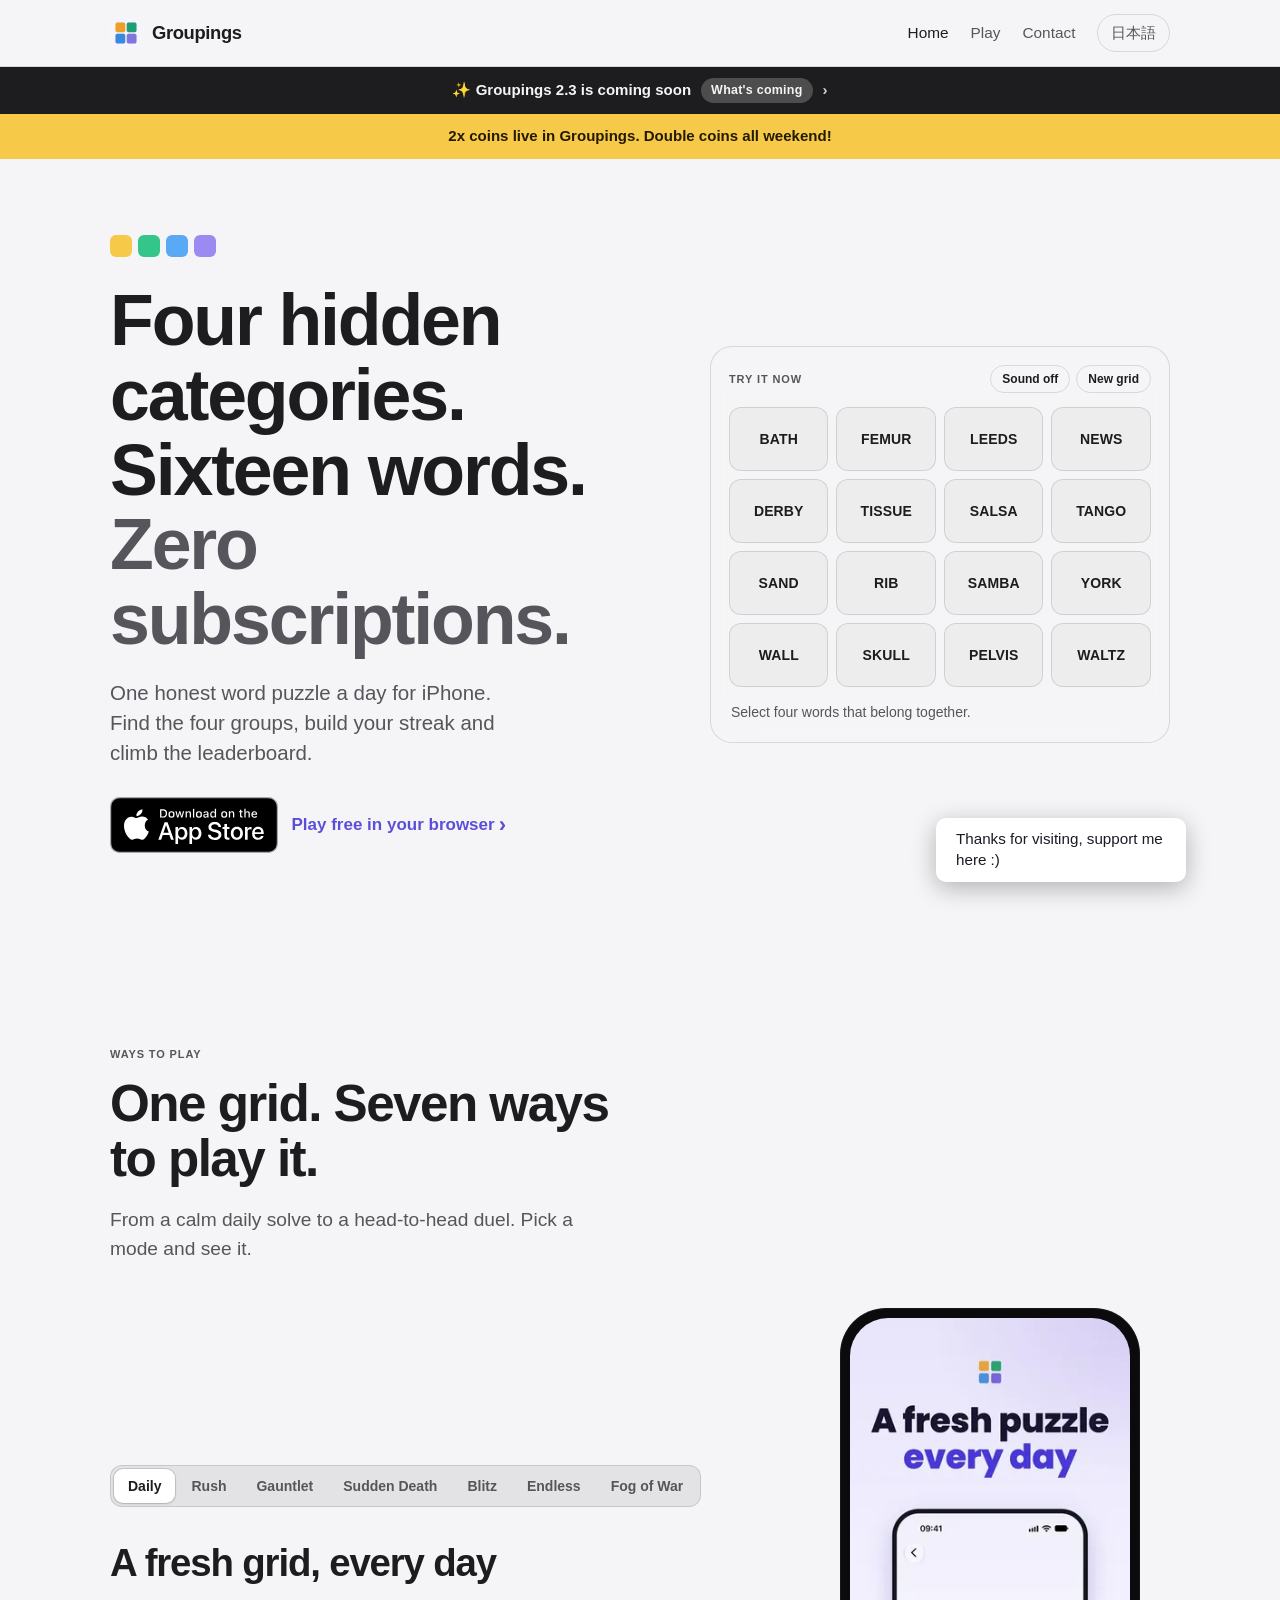
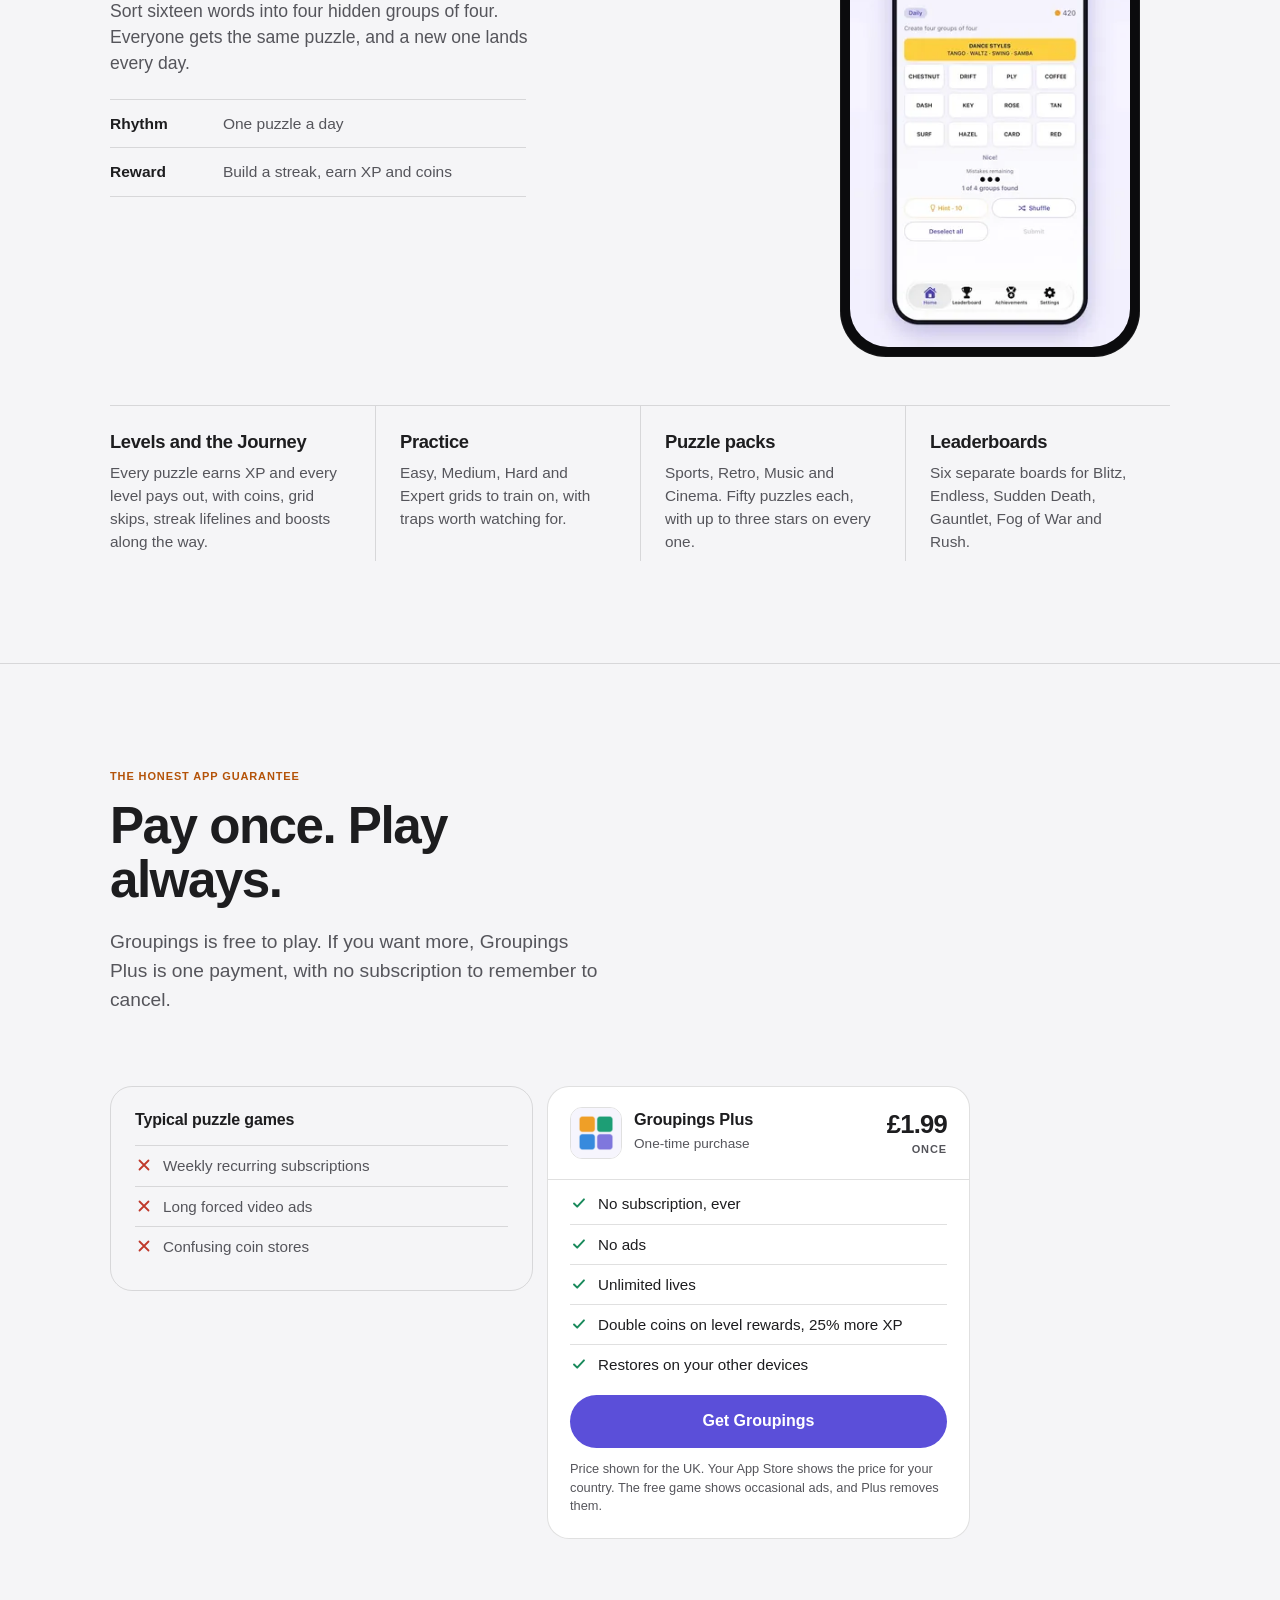
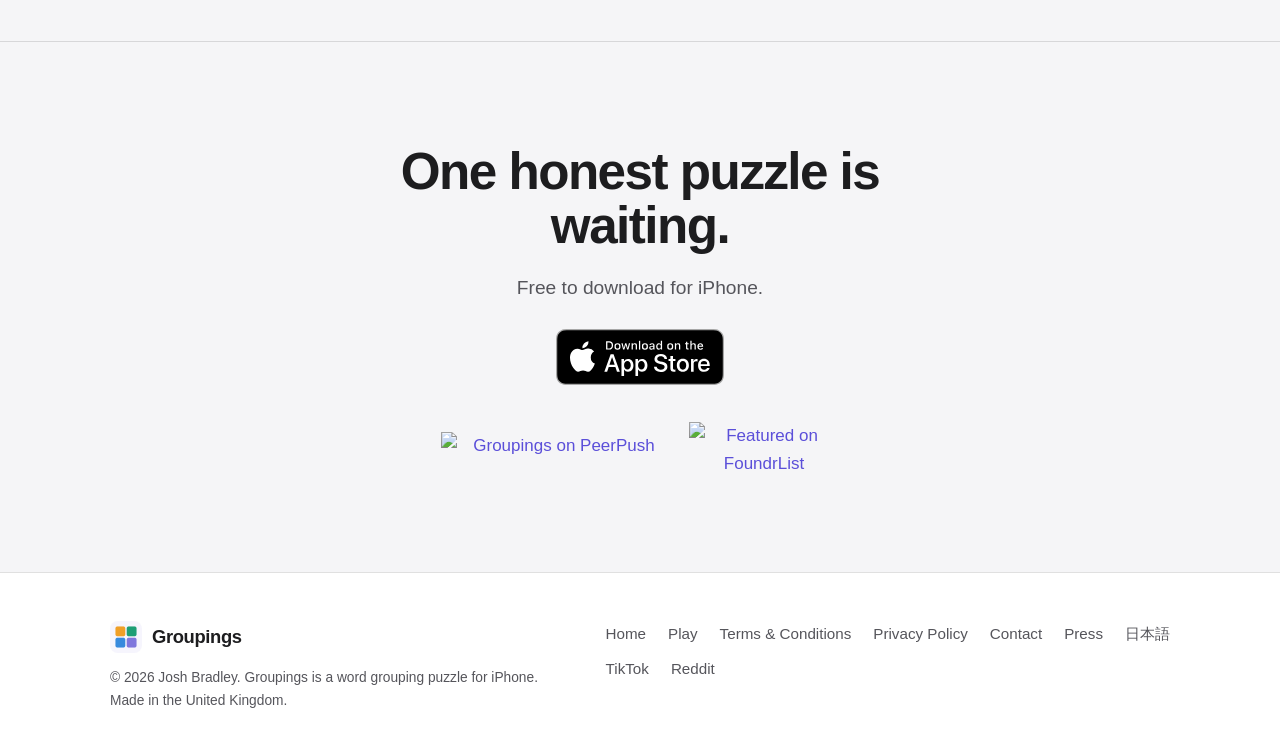
==== commit 7d08e689: "Web game: add The Gauntlet (Easy to Expert, EN and JA); 2.3 coming-soon banner and sheet (EN and JA)" ====
--- a/index.html
+++ b/index.html
@@ -49,7 +49,7 @@
   </header>
 
   <button class="whatsnew-bar" type="button" aria-haspopup="dialog" aria-controls="whatsnew">
-    <span>Groupings 2.2 is out now</span><span class="pill">What's new</span><span class="chev" aria-hidden="true">›</span>
+    <span>✨ Groupings 2.3 is coming soon</span><span class="pill">What's coming</span><span class="chev" aria-hidden="true">›</span>
   </button>
 
   <!-- WEEKEND DOUBLE COINS (shown on Saturdays and Sundays only, see main.js) -->
@@ -264,35 +264,36 @@
   <dialog class="whatsnew-sheet" id="whatsnew" aria-labelledby="whatsnew-title">
     <div class="whatsnew-head">
       <div>
-        <h2 id="whatsnew-title">What's new in Groupings 2.2</h2>
-        <p>Levels, Rush duels and Fog of War. Out now on the App Store.</p>
+        <h2 id="whatsnew-title">What's coming in Groupings 2.3</h2>
+        <p>A clearer Journey, new ways to use your coins and easier Rush invites. Coming soon to the App Store.</p>
       </div>
       <button class="whatsnew-close" type="button" aria-label="Close"><svg viewBox="0 0 20 20" width="14" height="14" fill="none" stroke="currentColor" stroke-width="2.2" stroke-linecap="round" aria-hidden="true"><path d="M5 5l10 10M15 5L5 15"/></svg></button>
     </div>
     <div class="whatsnew-body">
-      <h3>Levels and the Journey</h3>
-      <ul>
-        <li>Earn XP from every puzzle and level up. Harder modes pay more XP.</li>
-        <li>Every level pays coins, with bigger rewards at milestones. Open your Journey to see what's next.</li>
-        <li>Groupings Plus doubles the coins on every level reward, adds 25% more XP and a second lane of rewards.</li>
-      </ul>
-      <h3>Items</h3>
-      <ul>
-        <li><strong>Grid skips.</strong> Swap a grid you're stuck on in Endless, Sudden Death, The Gauntlet and Fog of War, up to two per run.</li>
-        <li><strong>Streak lifelines.</strong> Save your streak after a missed day.</li>
-        <li><strong>2x XP and 2x coins boosts.</strong> Switch one on for 30 minutes. The coins boost doesn't stack with the weekend double coins.</li>
+      <h3>Journey and levels</h3>
+      <ul>
+        <li>The Journey bar now fills the whole way to your next level, with a "% left" label so you always know how close you are.</li>
+        <li>After a level-up the Journey opens, so you can see what you earned and what comes next.</li>
+        <li>Plus rewards are clearly marked on the Journey, with the Plus offer one tap away.</li>
+      </ul>
+      <h3>A welcome gift and one bag</h3>
+      <ul>
+        <li>New players start with a grid skip, a streak lifeline, a 2x XP boost and a 2x coins boost.</li>
+        <li>One bag icon on Home shows everything you own.</li>
+      </ul>
+      <h3>Fog of War</h3>
+      <ul>
+        <li>Out of peeks or skips? Buy one with coins. Peeks cost a little more each time you buy one in a run.</li>
       </ul>
       <h3>Rush</h3>
       <ul>
-        <li>Head-to-head duels for coins. Pick a buy-in and play the same grid as another player.</li>
-        <li>Your score is your time plus 10 seconds for every mistake. The lowest score wins the pot.</li>
-        <li>Climb the Rush rating and leaderboard, or warm up against a free practice rival.</li>
-      </ul>
-      <h3>Fog of War</h3>
-      <ul>
-        <li>The words are hidden in the mist. Peek at up to three tiles per grid.</li>
-        <li>Three mistakes for the whole run, and the biggest coin rewards of any mode.</li>
-        <li>Its own leaderboard, plus new achievements.</li>
+        <li>Invite a friend by typing their exact username.</li>
+        <li>A new Invites list keeps every challenge waiting for you. Swipe to delete, or clear them all.</li>
+      </ul>
+      <h3>Smaller things</h3>
+      <ul>
+        <li>A short explanation before the notifications prompt, and a reminder in Settings if they are off.</li>
+        <li>A simpler Plus screen, and pop-ups that now match the look of the game.</li>
       </ul>
     </div>
   </dialog>
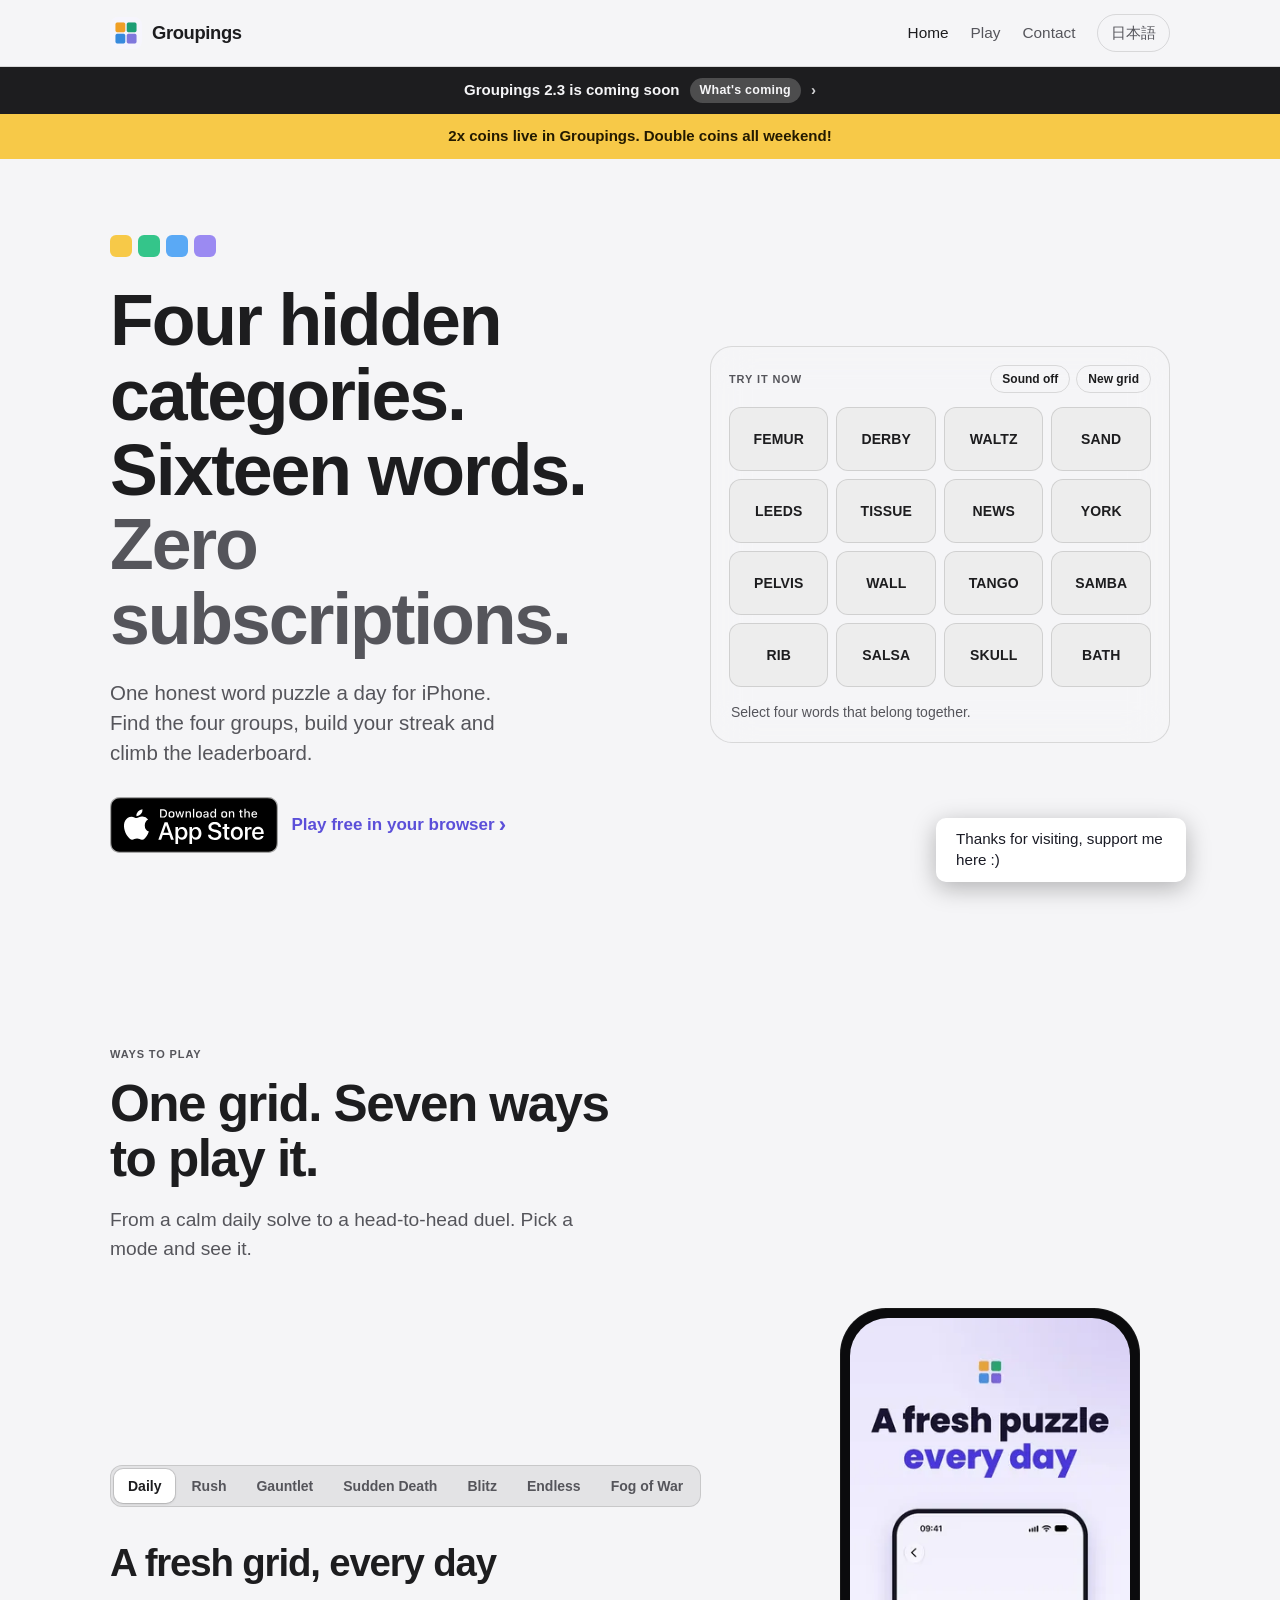
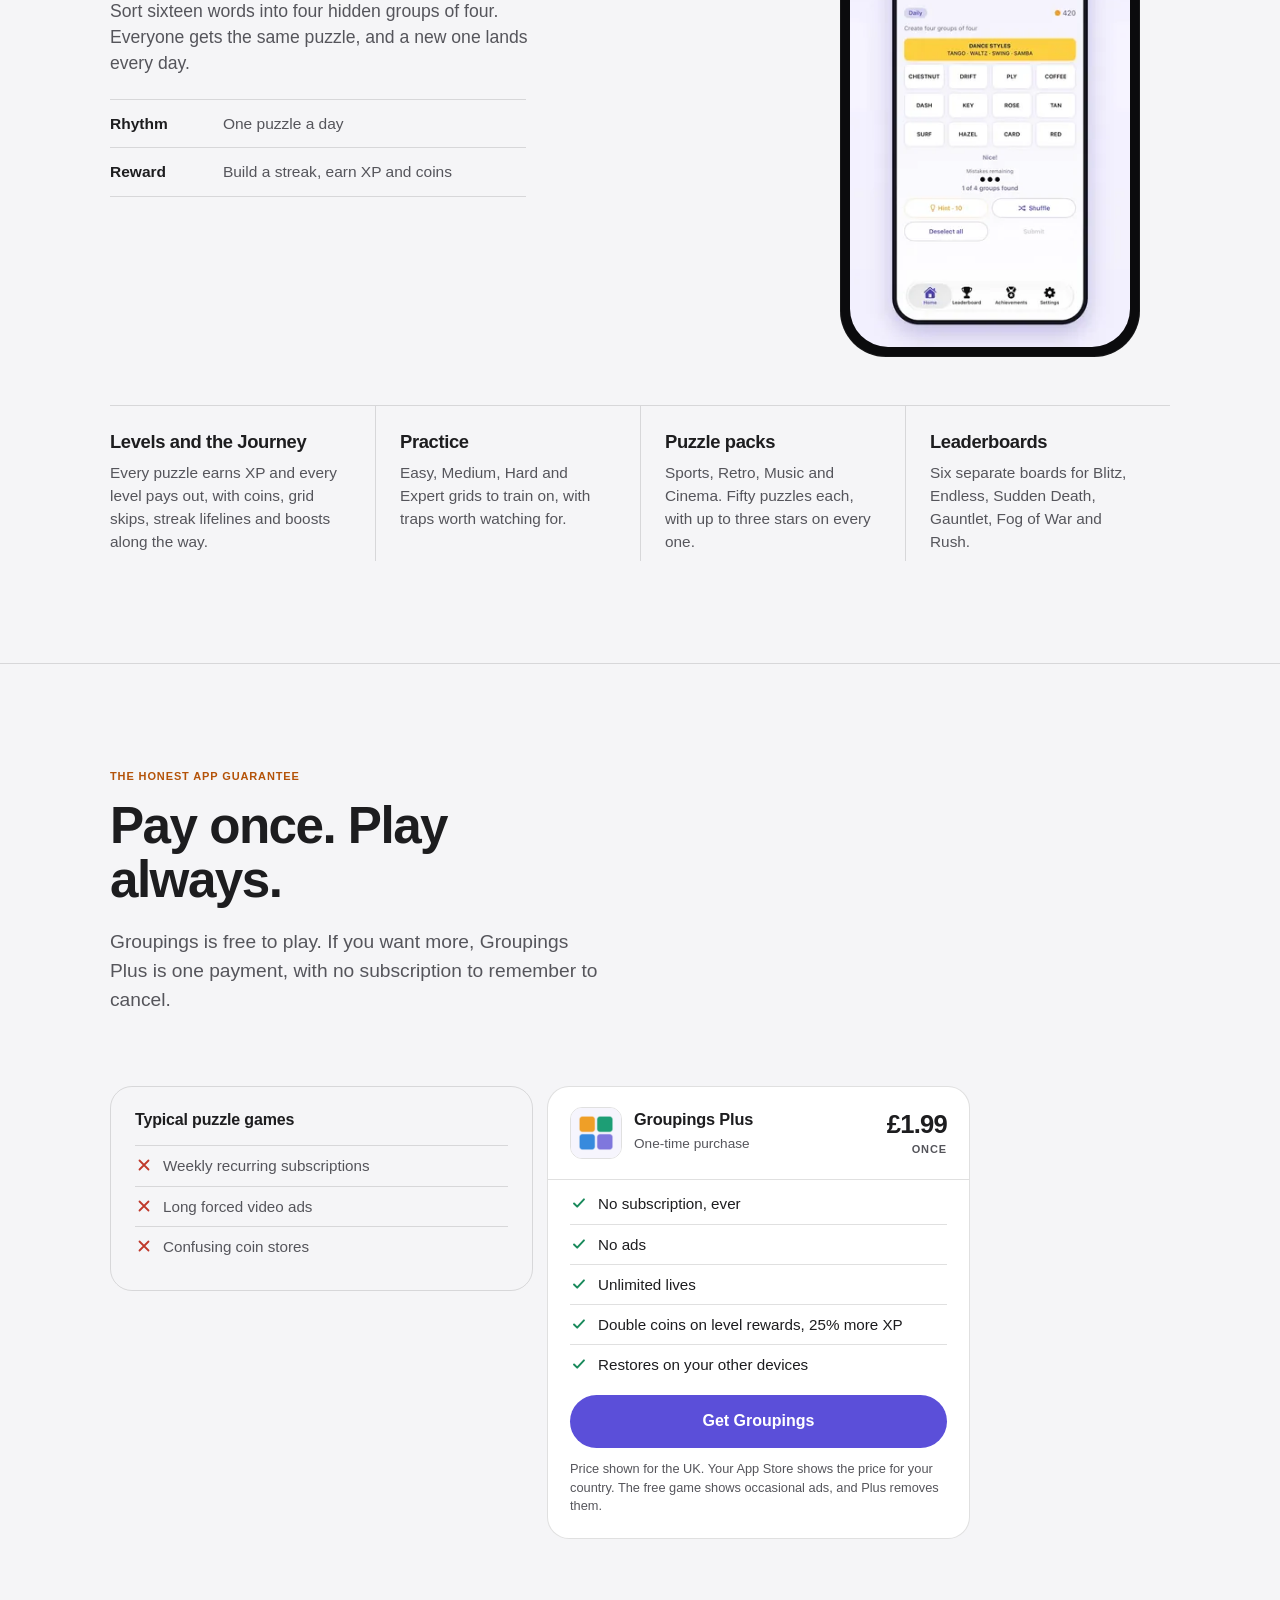
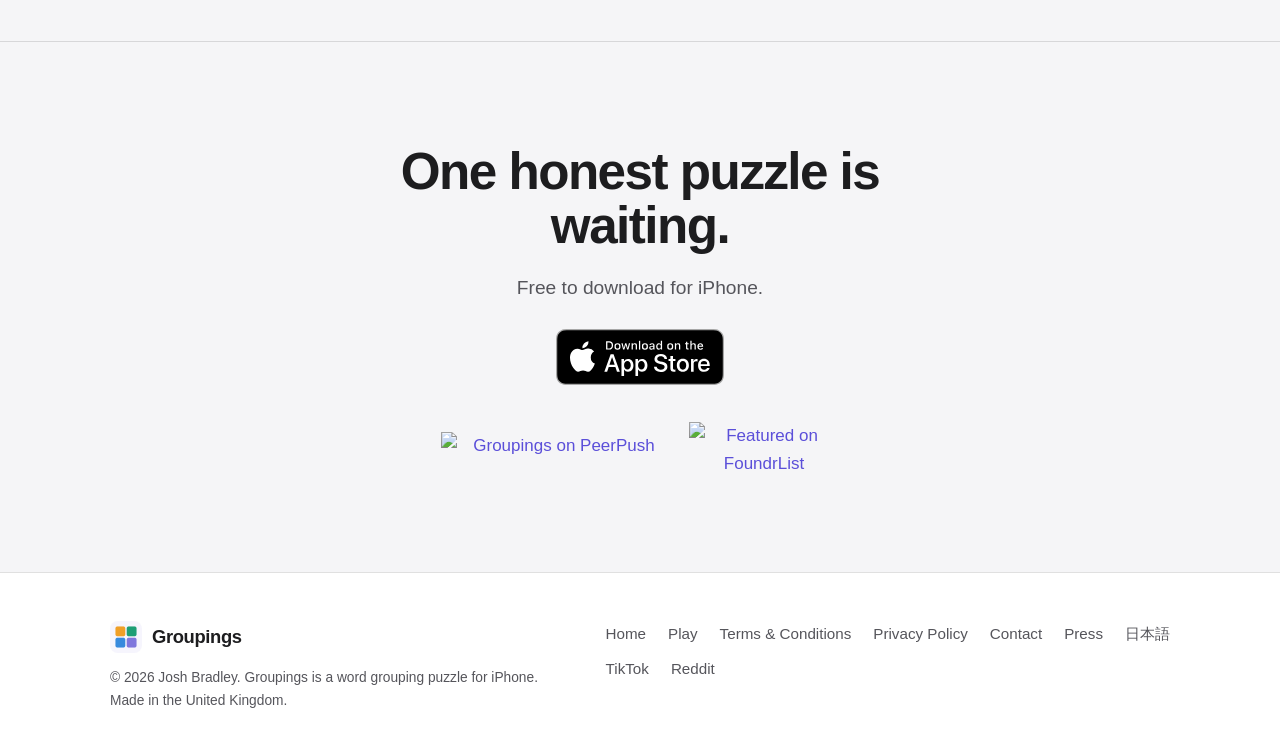
==== commit c95ea44e: "Remove the emoji from the 2.3 coming soon banner (EN and JA) Co-Authored-By: Claude Sonnet 5.5 <nore" ====
--- a/index.html
+++ b/index.html
@@ -49,7 +49,7 @@
   </header>
 
   <button class="whatsnew-bar" type="button" aria-haspopup="dialog" aria-controls="whatsnew">
-    <span>✨ Groupings 2.3 is coming soon</span><span class="pill">What's coming</span><span class="chev" aria-hidden="true">›</span>
+    <span>Groupings 2.3 is coming soon</span><span class="pill">What's coming</span><span class="chev" aria-hidden="true">›</span>
   </button>
 
   <!-- WEEKEND DOUBLE COINS (shown on Saturdays and Sundays only, see main.js) -->
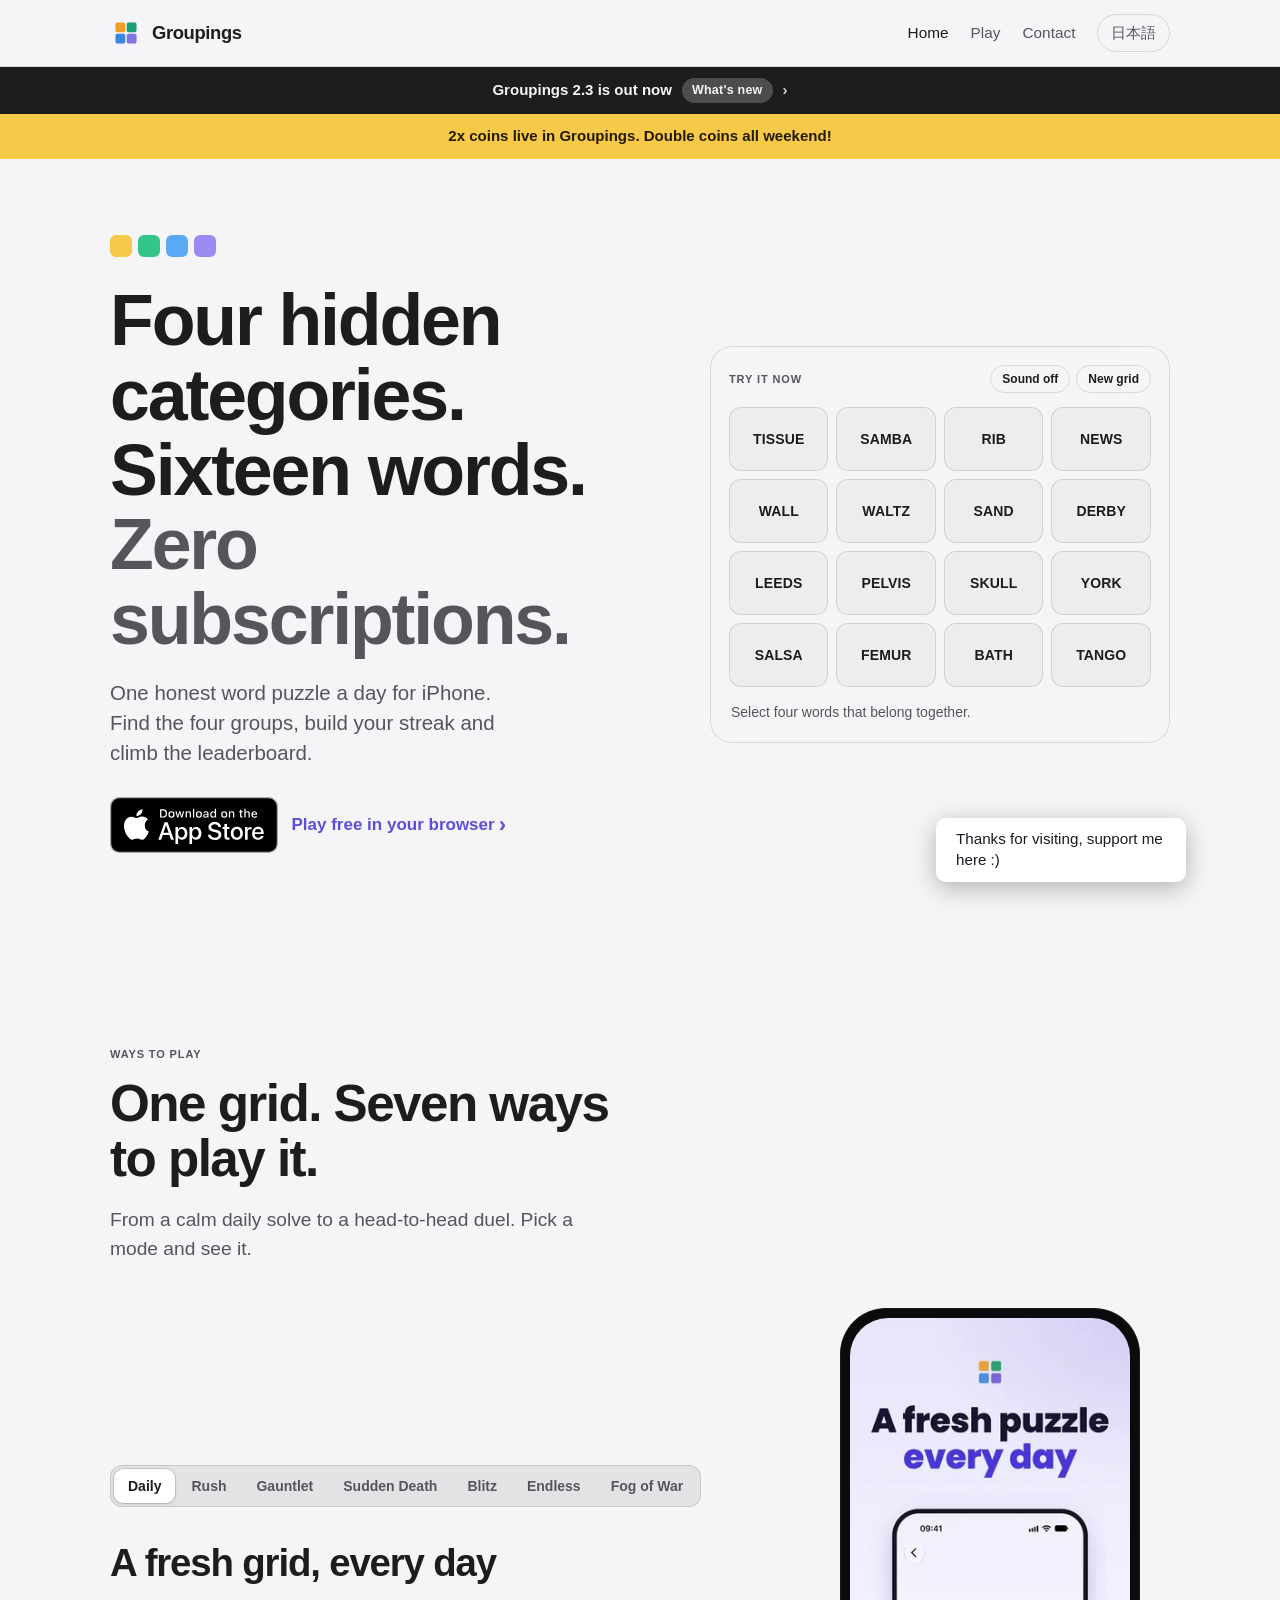
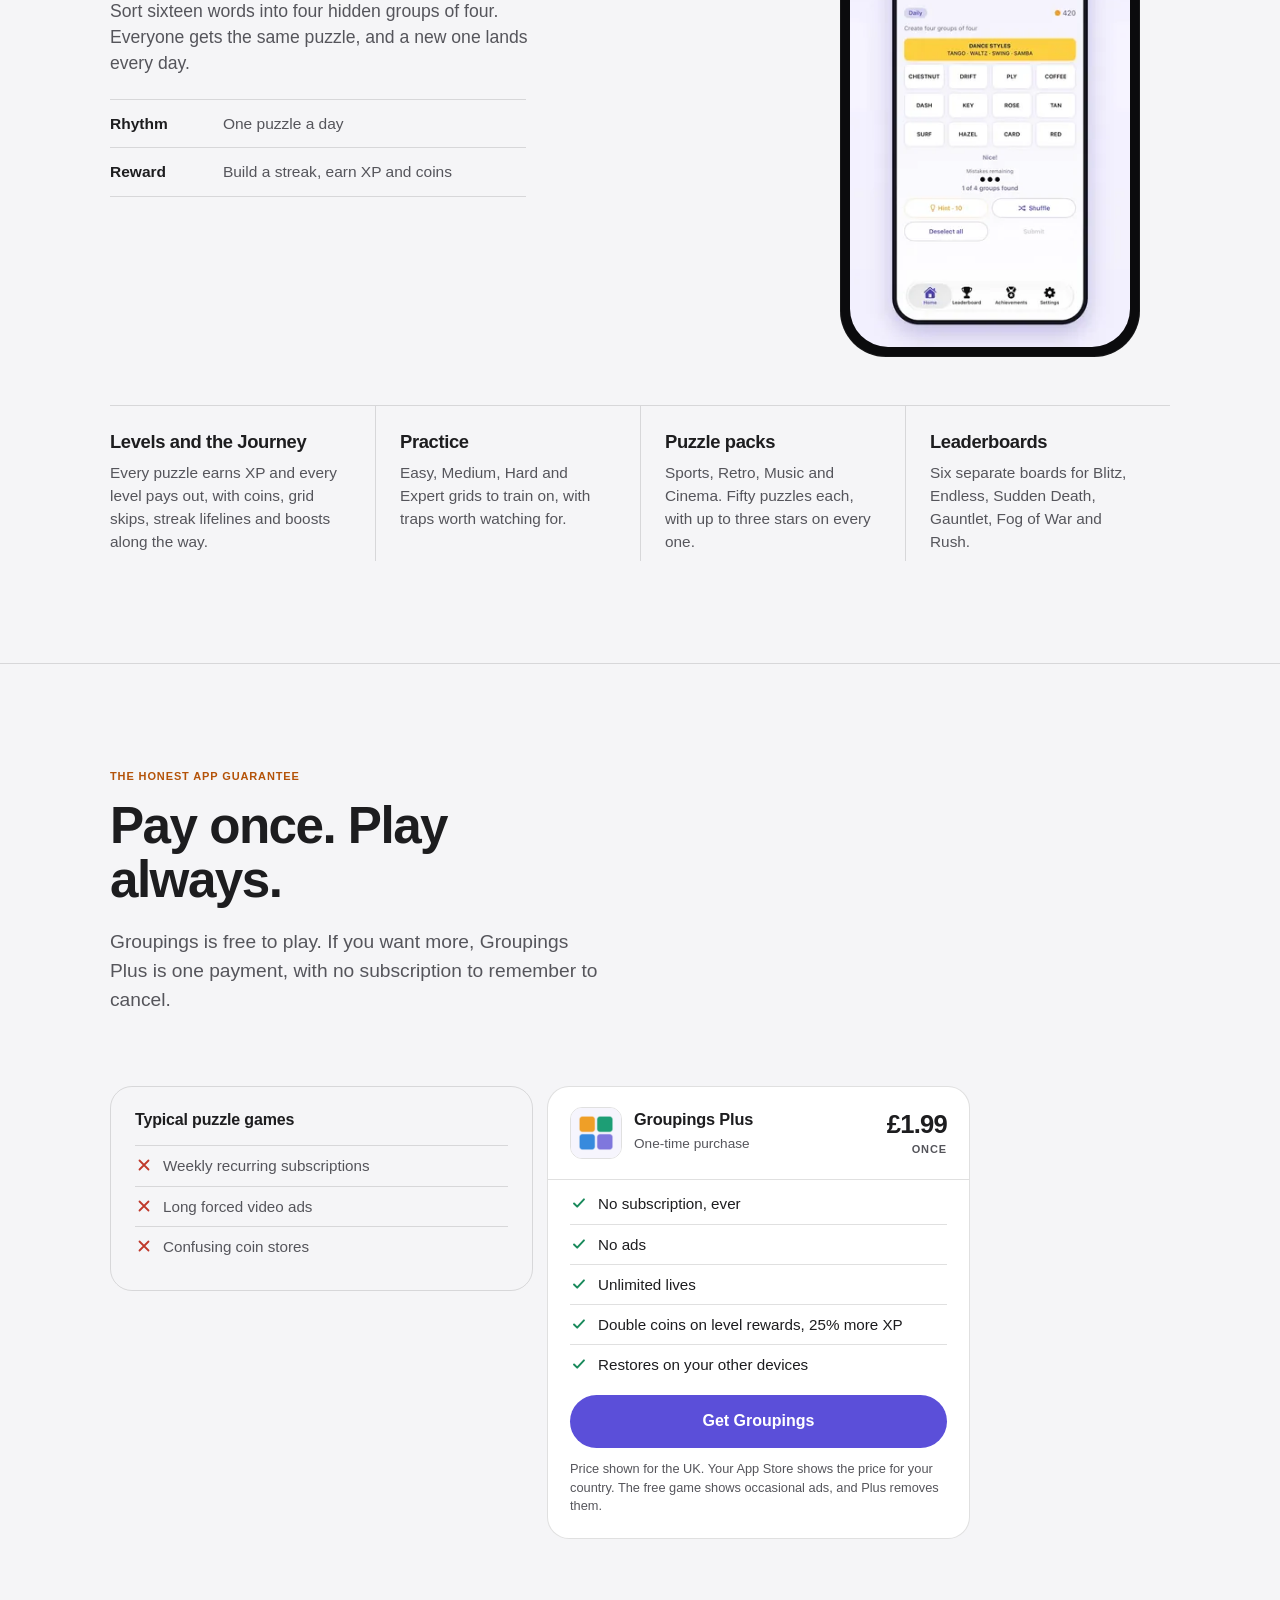
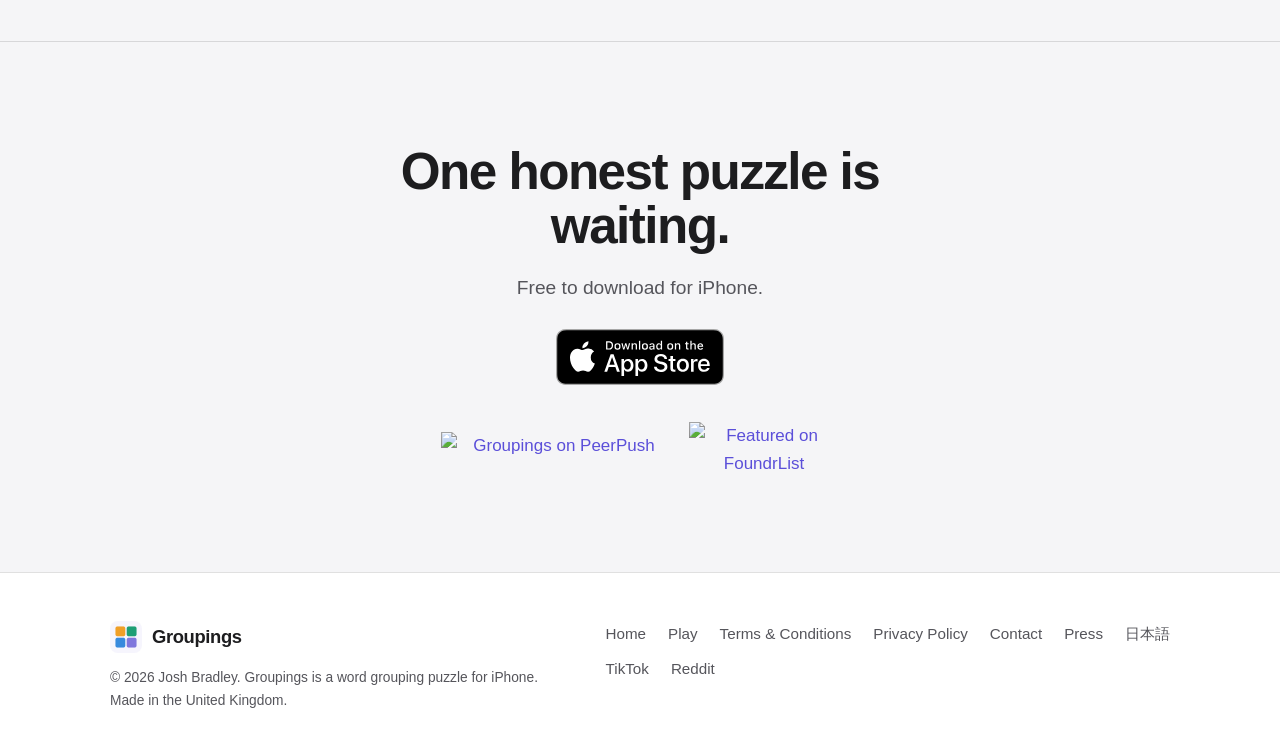
==== commit c099bc2e: "2.3 is out: banner and What's new copy (EN+JA) Co-Authored-By: Claude Sonnet 5.5 <noreply@anthropic." ====
--- a/index.html
+++ b/index.html
@@ -49,7 +49,7 @@
   </header>
 
   <button class="whatsnew-bar" type="button" aria-haspopup="dialog" aria-controls="whatsnew">
-    <span>Groupings 2.3 is coming soon</span><span class="pill">What's coming</span><span class="chev" aria-hidden="true">›</span>
+    <span>Groupings 2.3 is out now</span><span class="pill">What's new</span><span class="chev" aria-hidden="true">›</span>
   </button>
 
   <!-- WEEKEND DOUBLE COINS (shown on Saturdays and Sundays only, see main.js) -->
@@ -264,8 +264,8 @@
   <dialog class="whatsnew-sheet" id="whatsnew" aria-labelledby="whatsnew-title">
     <div class="whatsnew-head">
       <div>
-        <h2 id="whatsnew-title">What's coming in Groupings 2.3</h2>
-        <p>A clearer Journey, new ways to use your coins and easier Rush invites. Coming soon to the App Store.</p>
+        <h2 id="whatsnew-title">What's new in Groupings 2.3</h2>
+        <p>A clearer Journey, new ways to use your coins and easier Rush invites. Update now on the App Store.</p>
       </div>
       <button class="whatsnew-close" type="button" aria-label="Close"><svg viewBox="0 0 20 20" width="14" height="14" fill="none" stroke="currentColor" stroke-width="2.2" stroke-linecap="round" aria-hidden="true"><path d="M5 5l10 10M15 5L5 15"/></svg></button>
     </div>
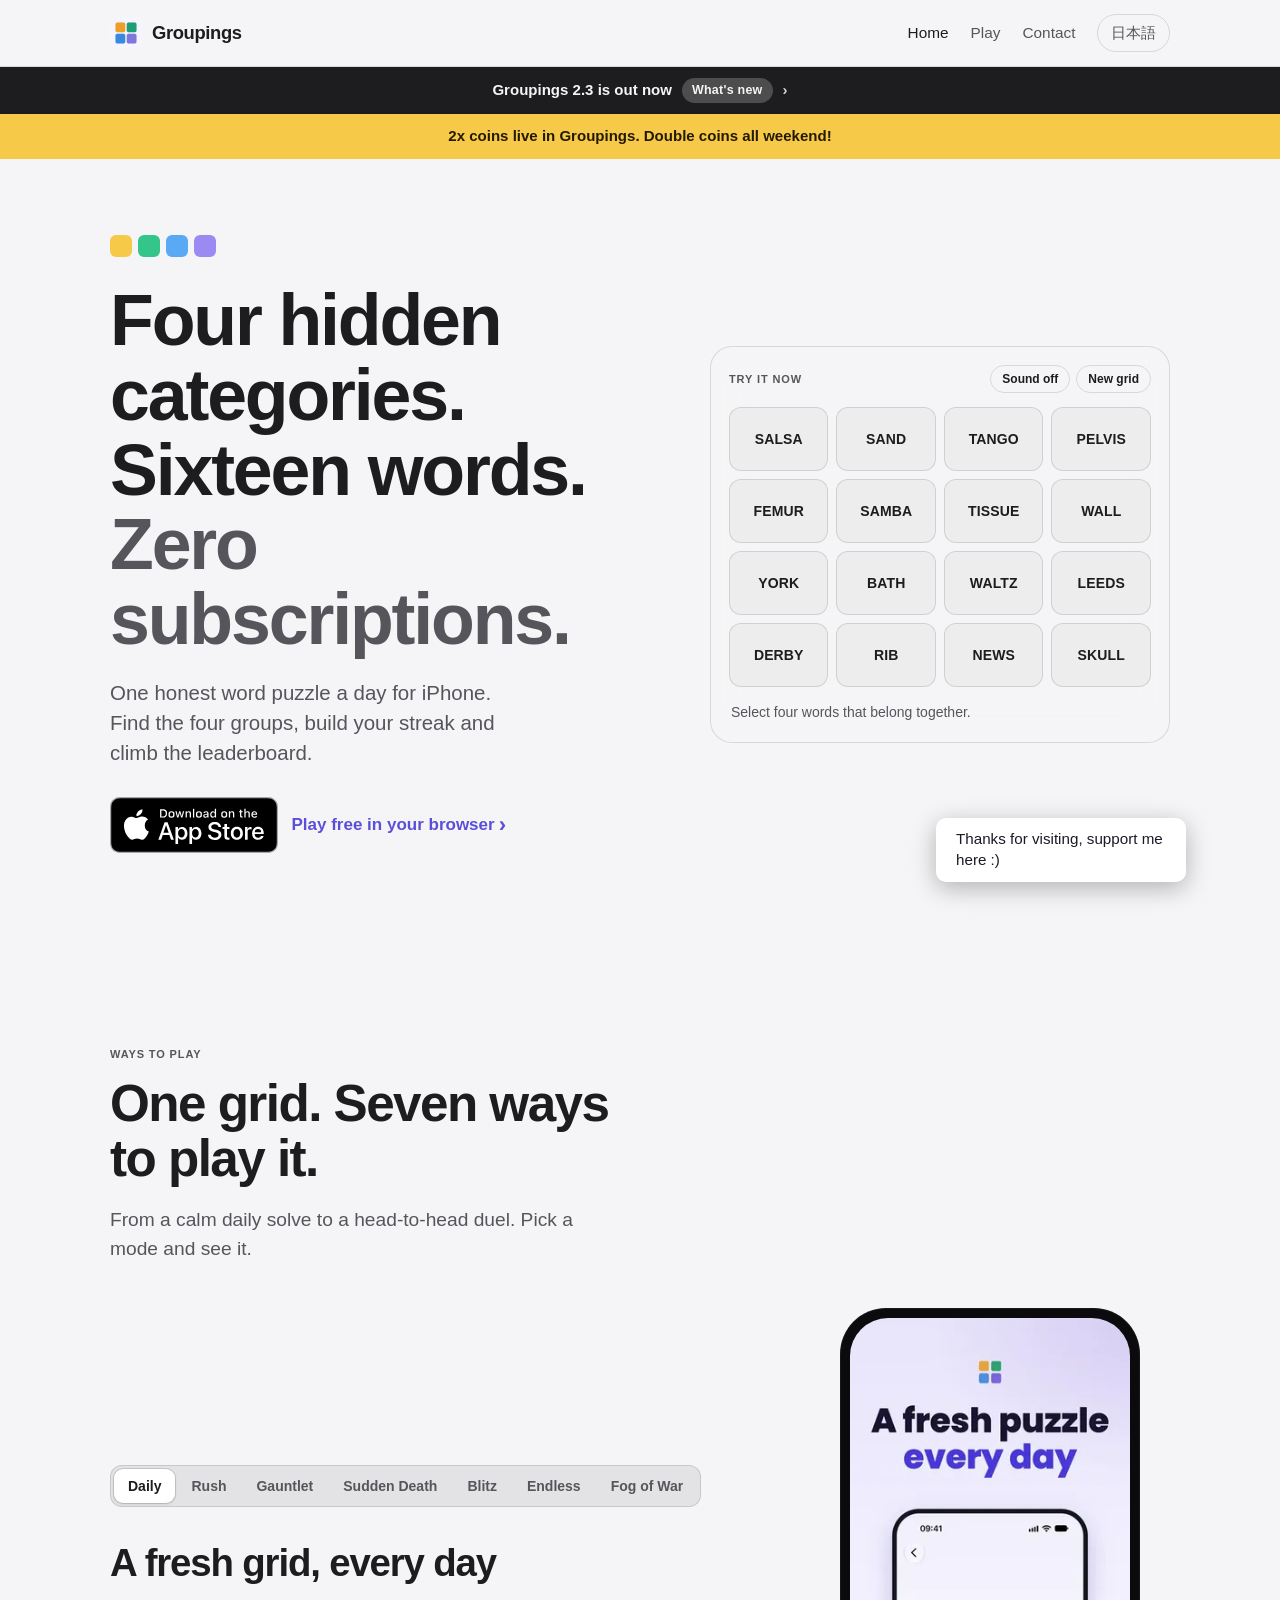
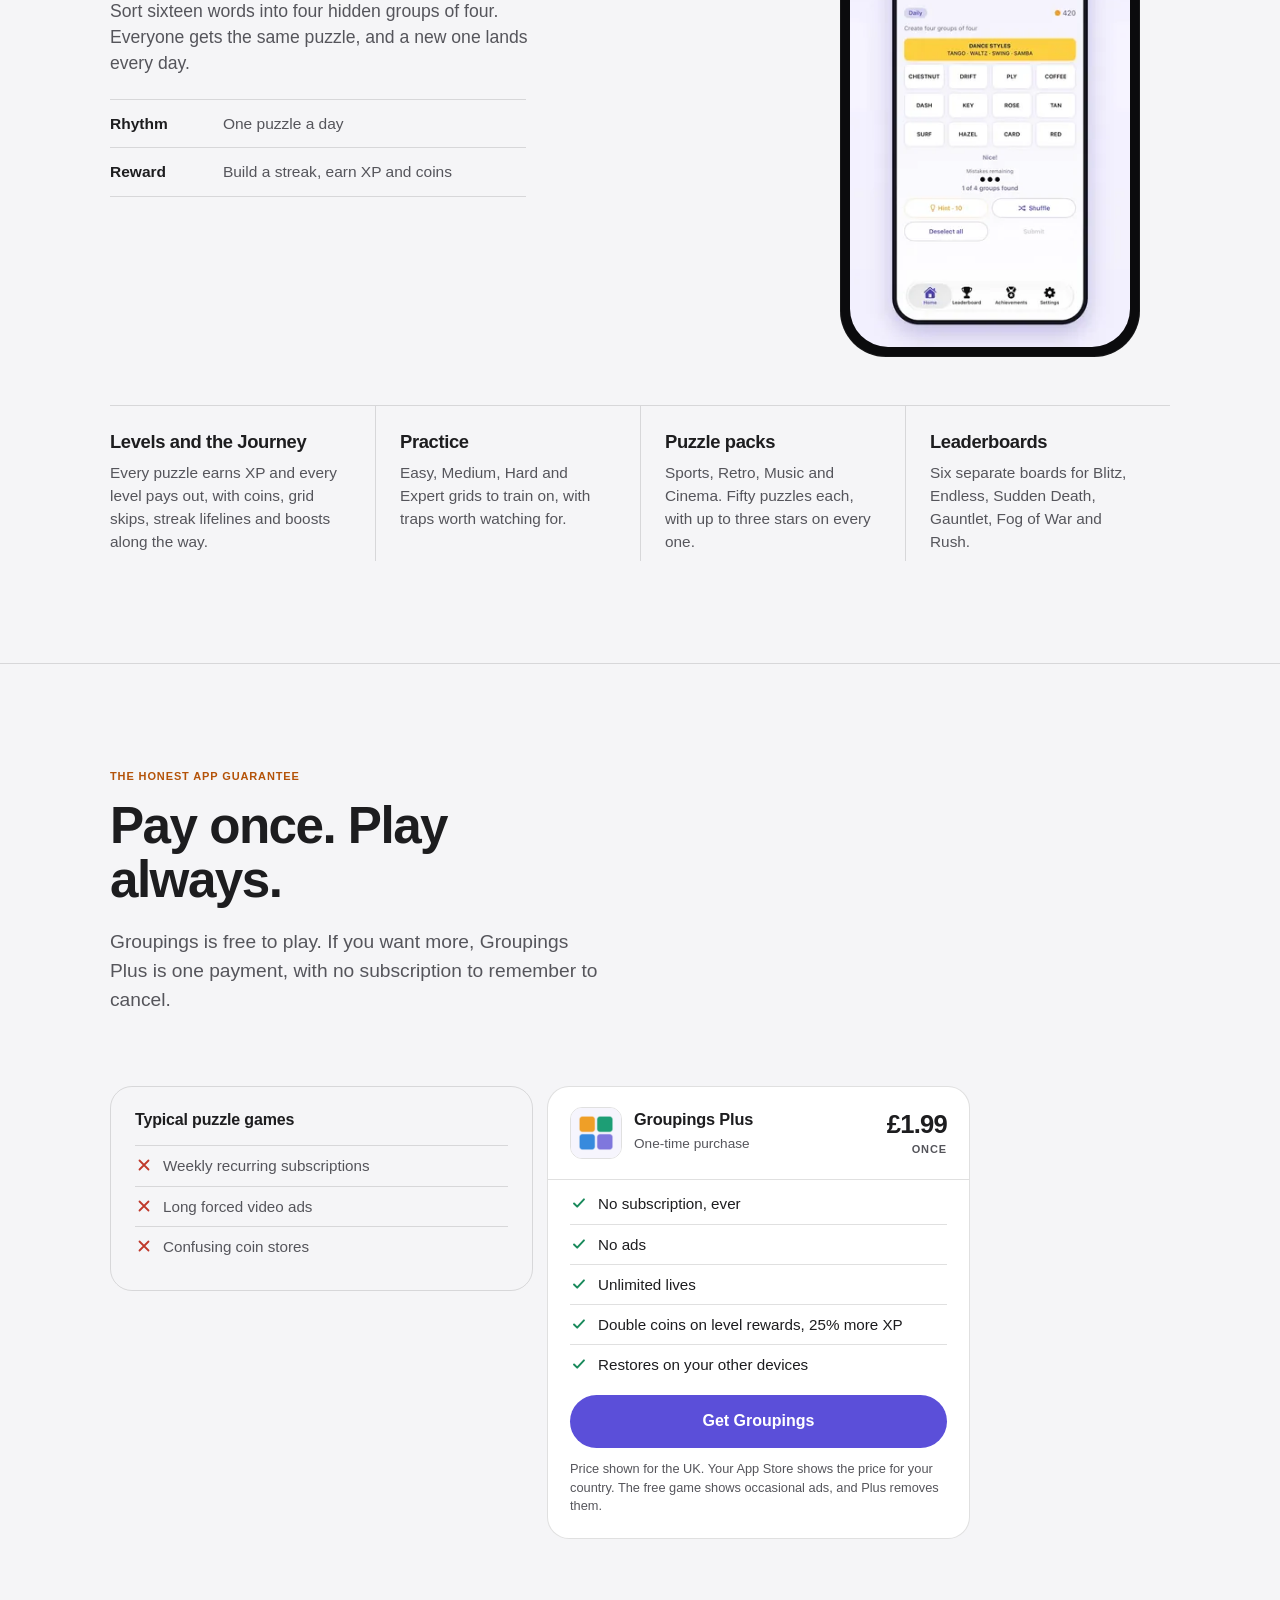
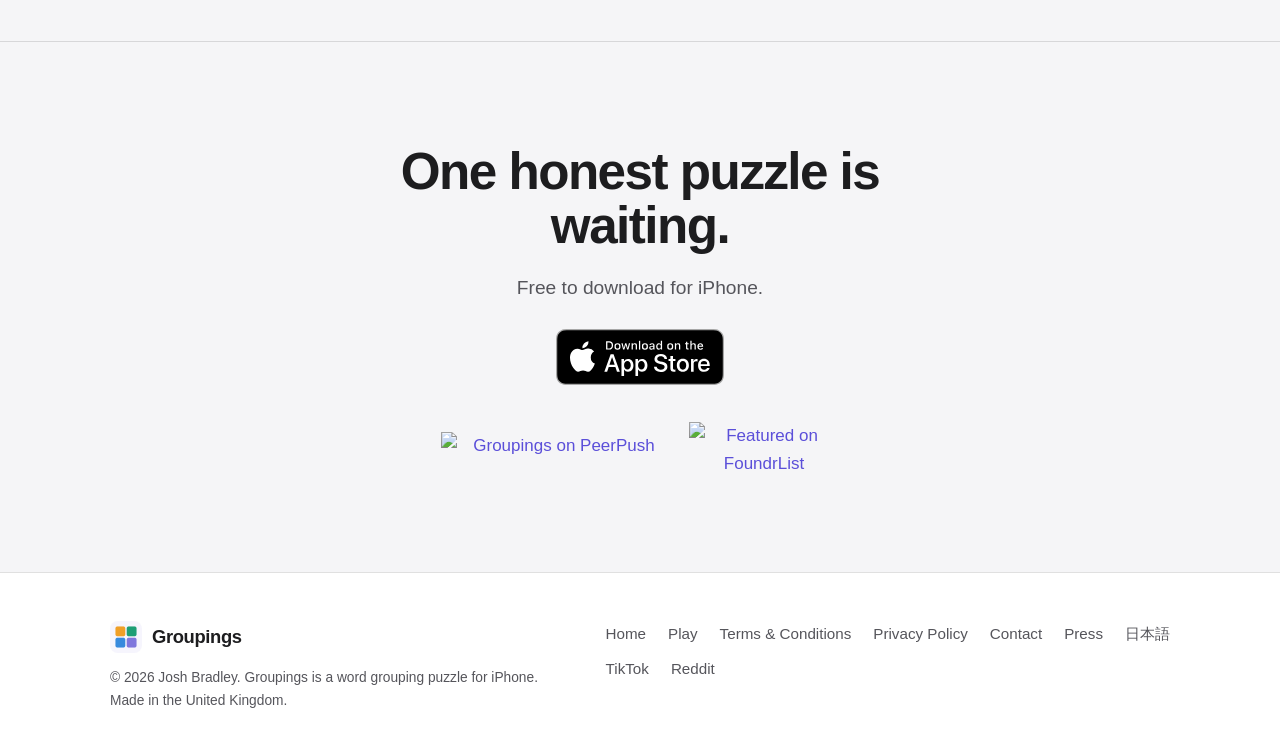
==== commit 920fee18: "Restyle What's new sheet and Contact card with a teal/mint accent, light and dark Co-Authored-By: Cl" ====
--- a/index.html
+++ b/index.html
@@ -28,7 +28,7 @@
   <link rel="icon" type="image/png" sizes="32x32" href="/assets/img/favicon-32.png">
   <link rel="icon" type="image/png" sizes="192x192" href="/assets/img/favicon-192.png">
   <link rel="apple-touch-icon" href="/apple-touch-icon.png">
-  <link rel="stylesheet" href="assets/css/style.css?v=20261101a">
+  <link rel="stylesheet" href="assets/css/style.css?v=20261105a">
   <link rel="stylesheet" href="assets/css/home.css?v=20261101c">
 </head>
 <body>
--- a/assets/css/style.css
+++ b/assets/css/style.css
@@ -353,3 +353,45 @@
 .footer { border-top: 1px solid var(--hair); }
 h1 { letter-spacing: -0.03em; }
 html[lang="ja"] .label, html[lang="ja"] .eyebrow { letter-spacing: 0.04em; }
+
+/* ---- What's new sheet: its own fresh palette, light and dark (does not touch the rest of the site) ---- */
+.whatsnew-sheet {
+  --wn-accent: #0f766e; --wn-accent-soft: #e6f4f1; --wn-line: rgba(15, 23, 42, .08);
+  --wn-head: linear-gradient(180deg, #f0faf8 0%, transparent 100%);
+}
+@media (prefers-color-scheme: dark) {
+  :root:not([data-theme="light"]) .whatsnew-sheet {
+    --wn-accent: #5eead4; --wn-accent-soft: rgba(94, 234, 212, .12); --wn-line: rgba(255, 255, 255, .09);
+    --wn-head: linear-gradient(180deg, rgba(94, 234, 212, .10) 0%, transparent 100%);
+  }
+}
+:root[data-theme="dark"] .whatsnew-sheet {
+  --wn-accent: #5eead4; --wn-accent-soft: rgba(94, 234, 212, .12); --wn-line: rgba(255, 255, 255, .09);
+  --wn-head: linear-gradient(180deg, rgba(94, 234, 212, .10) 0%, transparent 100%);
+}
+.whatsnew-sheet::backdrop { background: rgba(8, 10, 14, .55); }
+.whatsnew-sheet { border-color: var(--wn-line); }
+.whatsnew-head { background: var(--wn-head); border-bottom-color: var(--wn-line); }
+.whatsnew-head h2 { letter-spacing: -0.02em; }
+.whatsnew-close:hover { background: var(--wn-accent-soft); color: var(--wn-accent); }
+.whatsnew-body h3 {
+  display: flex; align-items: center; gap: 9px; margin: 22px 0 8px; color: var(--fg);
+  font-size: .95rem; font-weight: 700; letter-spacing: -0.01em;
+}
+.whatsnew-body h3::before {
+  content: ""; width: 8px; height: 8px; border-radius: 50%; flex: none;
+  background: var(--wn-accent); box-shadow: 0 0 0 4px var(--wn-accent-soft);
+}
+.whatsnew-body ul { list-style: none; padding-left: 17px; border-left: 2px solid var(--wn-line); margin-left: 3px; }
+.whatsnew-body li { padding-left: 4px; }
+.whatsnew-sheet :where(button):focus-visible { outline-color: var(--wn-accent); }
+
+/* ---- Contact card: same fresh accent as the What's new sheet, light and dark ---- */
+.contact-card { --ct-accent: #0f766e; --ct-ink: #ffffff; }
+@media (prefers-color-scheme: dark) {
+  :root:not([data-theme="light"]) .contact-card { --ct-accent: #5eead4; --ct-ink: #04201c; }
+}
+:root[data-theme="dark"] .contact-card { --ct-accent: #5eead4; --ct-ink: #04201c; }
+.contact-card .contact-email a { color: var(--ct-accent); }
+.contact-card .btn { background: var(--ct-accent); color: var(--ct-ink); }
+.contact-card :where(a, button):focus-visible { outline-color: var(--ct-accent); }
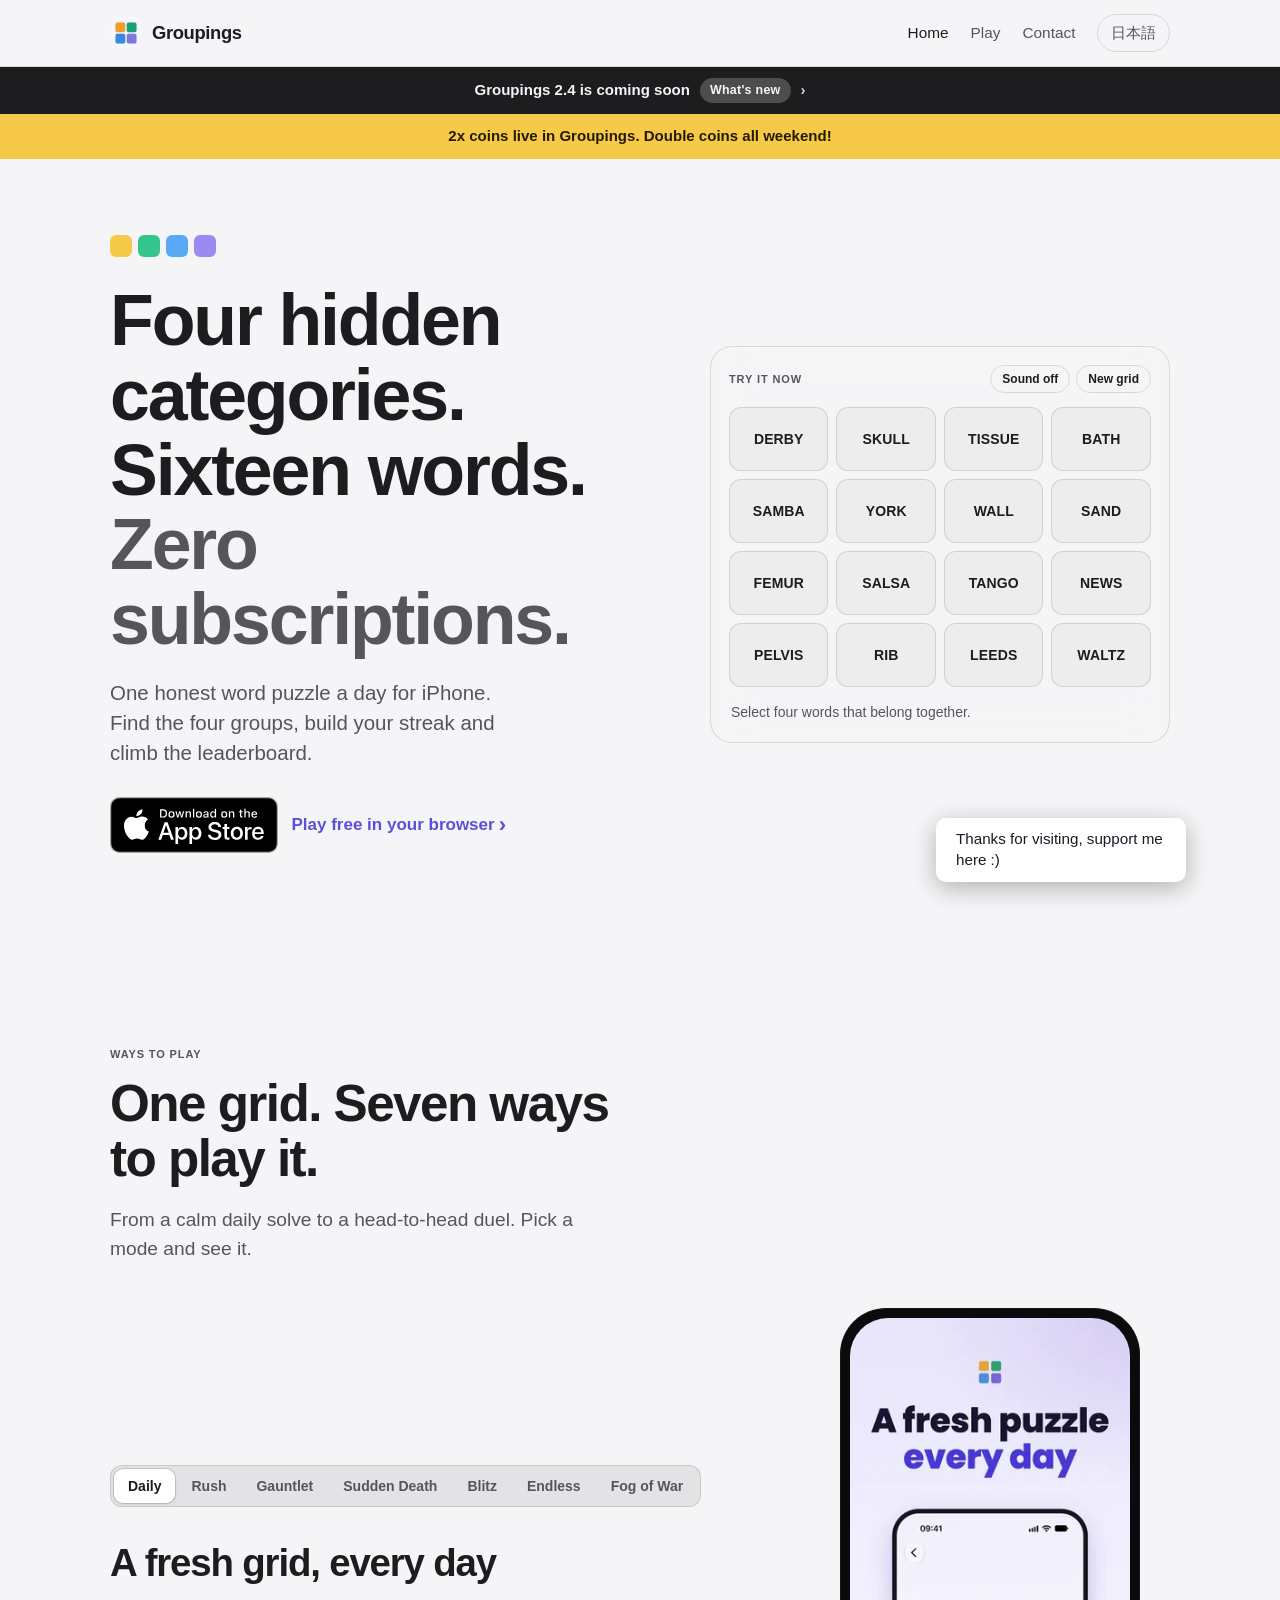
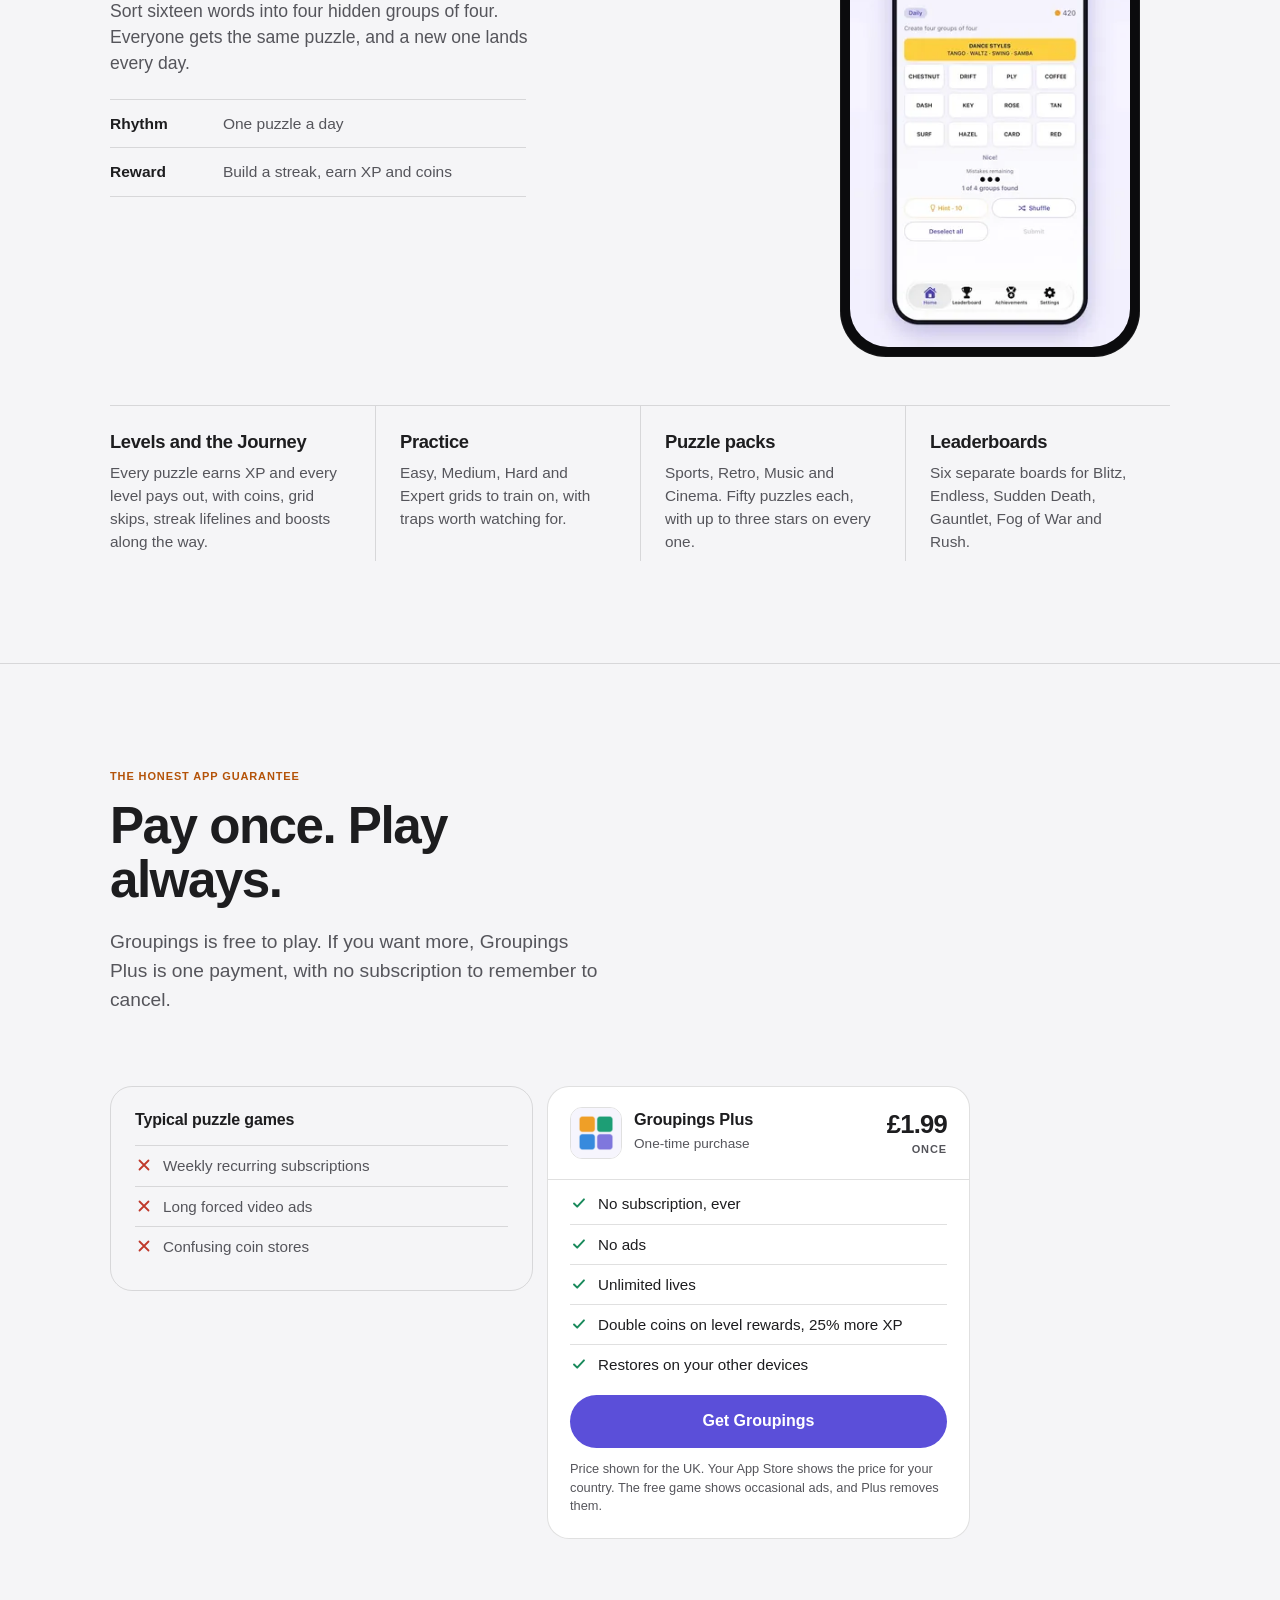
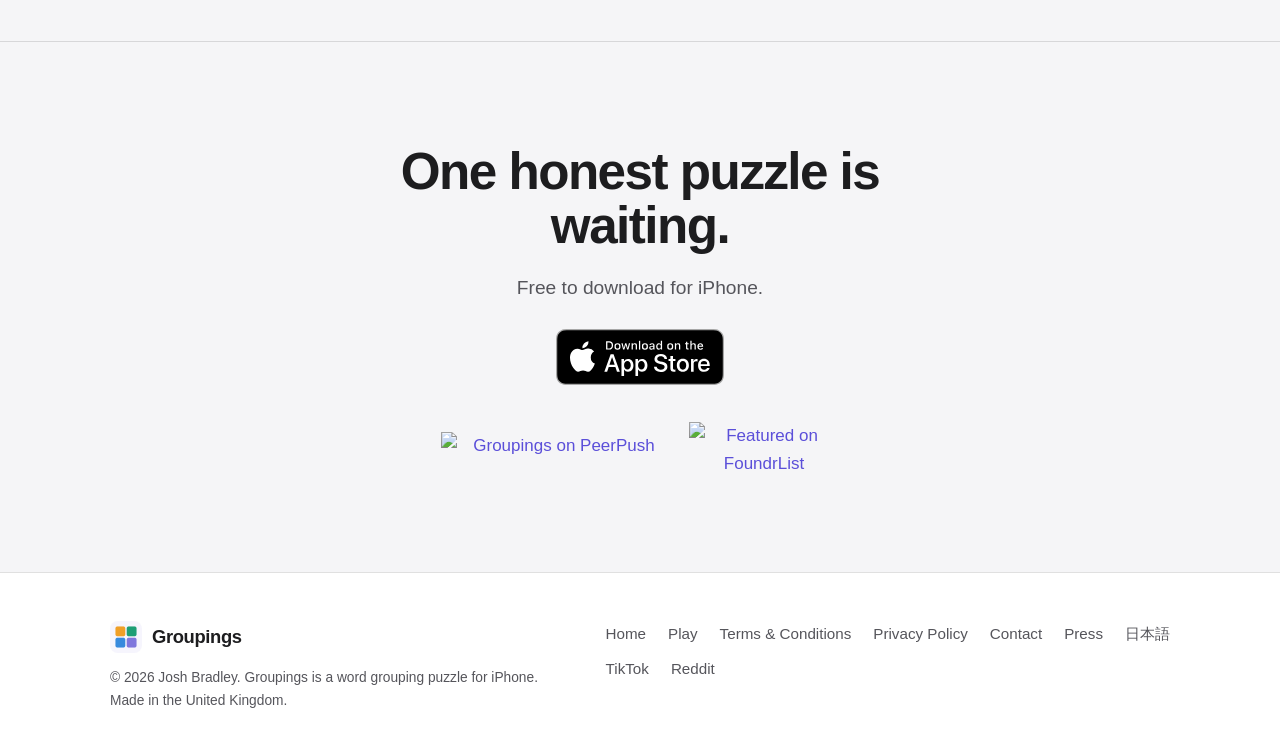
==== commit 893cfdbf: "2.4 coming soon: banner and What's coming sheet (EN and JA) Co-Authored-By: Claude Sonnet 5.5 <norep" ====
--- a/index.html
+++ b/index.html
@@ -49,7 +49,7 @@
   </header>
 
   <button class="whatsnew-bar" type="button" aria-haspopup="dialog" aria-controls="whatsnew">
-    <span>Groupings 2.3 is out now</span><span class="pill">What's new</span><span class="chev" aria-hidden="true">›</span>
+    <span>Groupings 2.4 is coming soon</span><span class="pill">What's new</span><span class="chev" aria-hidden="true">›</span>
   </button>
 
   <!-- WEEKEND DOUBLE COINS (shown on Saturdays and Sundays only, see main.js) -->
@@ -264,36 +264,30 @@
   <dialog class="whatsnew-sheet" id="whatsnew" aria-labelledby="whatsnew-title">
     <div class="whatsnew-head">
       <div>
-        <h2 id="whatsnew-title">What's new in Groupings 2.3</h2>
-        <p>A clearer Journey, new ways to use your coins and easier Rush invites. Update now on the App Store.</p>
+        <h2 id="whatsnew-title">What's coming in Groupings 2.4</h2>
+        <p>A guided first puzzle, numbered practice levels and a tidier Home. Coming soon to the App Store.</p>
       </div>
       <button class="whatsnew-close" type="button" aria-label="Close"><svg viewBox="0 0 20 20" width="14" height="14" fill="none" stroke="currentColor" stroke-width="2.2" stroke-linecap="round" aria-hidden="true"><path d="M5 5l10 10M15 5L5 15"/></svg></button>
     </div>
     <div class="whatsnew-body">
-      <h3>Journey and levels</h3>
+      <h3>A guided first puzzle</h3>
       <ul>
-        <li>The Journey bar now fills the whole way to your next level, with a "% left" label so you always know how close you are.</li>
-        <li>After a level-up the Journey opens, so you can see what you earned and what comes next.</li>
-        <li>Plus rewards are clearly marked on the Journey, with the Plus offer one tap away.</li>
+        <li>New players are walked through a real grid, step by step, so they are solving in seconds.</li>
       </ul>
-      <h3>A welcome gift and one bag</h3>
+      <h3>Practice levels</h3>
       <ul>
-        <li>New players start with a grid skip, a streak lifeline, a 2x XP boost and a 2x coins boost.</li>
-        <li>One bag icon on Home shows everything you own.</li>
+        <li>Practice is now numbered levels on Easy, Medium, Hard and Expert. Pick up right where you left off.</li>
+        <li>"New levels" tags show where fresh puzzles have landed.</li>
       </ul>
-      <h3>Fog of War</h3>
+      <h3>A tidier Home</h3>
       <ul>
-        <li>Out of peeks or skips? Buy one with coins. Peeks cost a little more each time you buy one in a run.</li>
-      </ul>
-      <h3>Rush</h3>
-      <ul>
-        <li>Invite a friend by typing their exact username.</li>
-        <li>A new Invites list keeps every challenge waiting for you. Swipe to delete, or clear them all.</li>
+        <li>The Daily Puzzle, Puzzle Packs and Blitz are easier to find, and your bag now sits beside your streak.</li>
+        <li>Level-up rewards fly straight into your bag, and the count updates once you collect them.</li>
       </ul>
       <h3>Smaller things</h3>
       <ul>
-        <li>A short explanation before the notifications prompt, and a reminder in Settings if they are off.</li>
-        <li>A simpler Plus screen, and pop-ups that now match the look of the game.</li>
+        <li>The notifications prompt now waits until after your result, so it never gets in the way.</li>
+        <li>Fixes and polish across the app, in English and Japanese.</li>
       </ul>
     </div>
   </dialog>
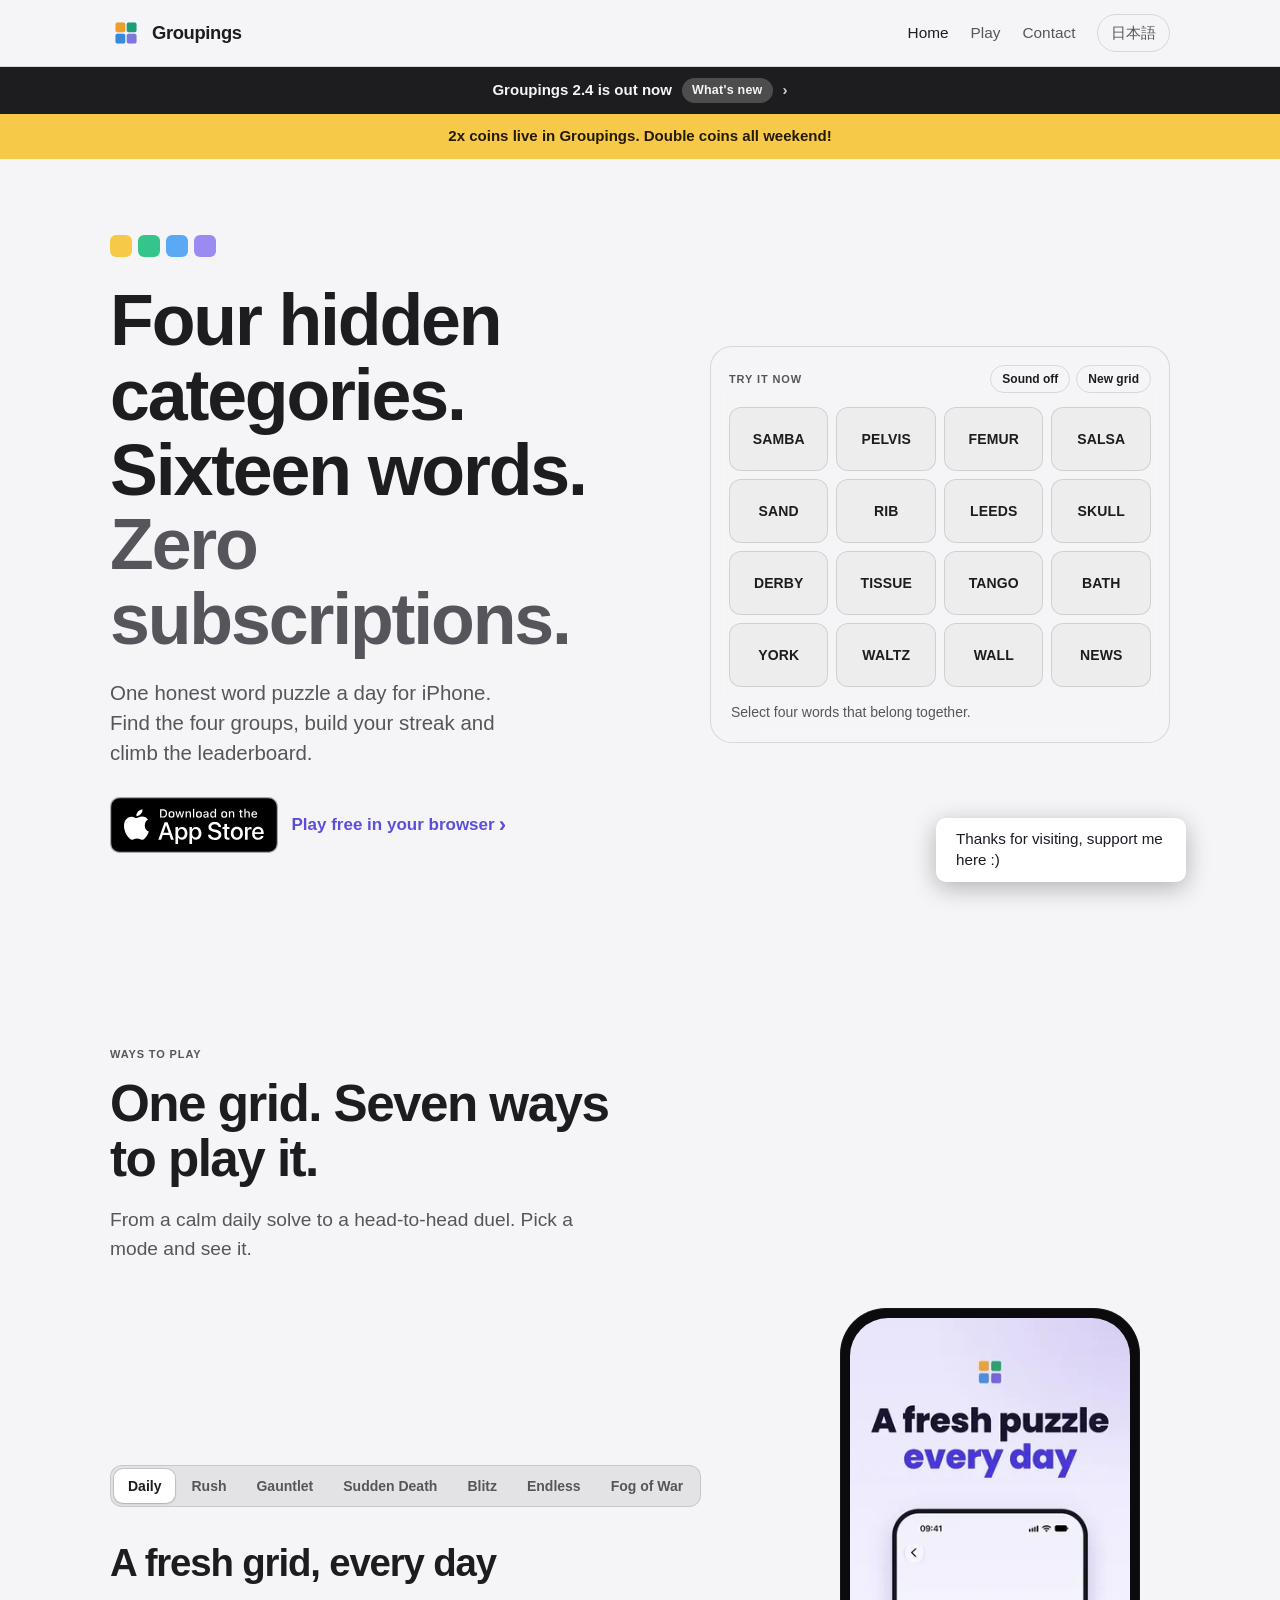
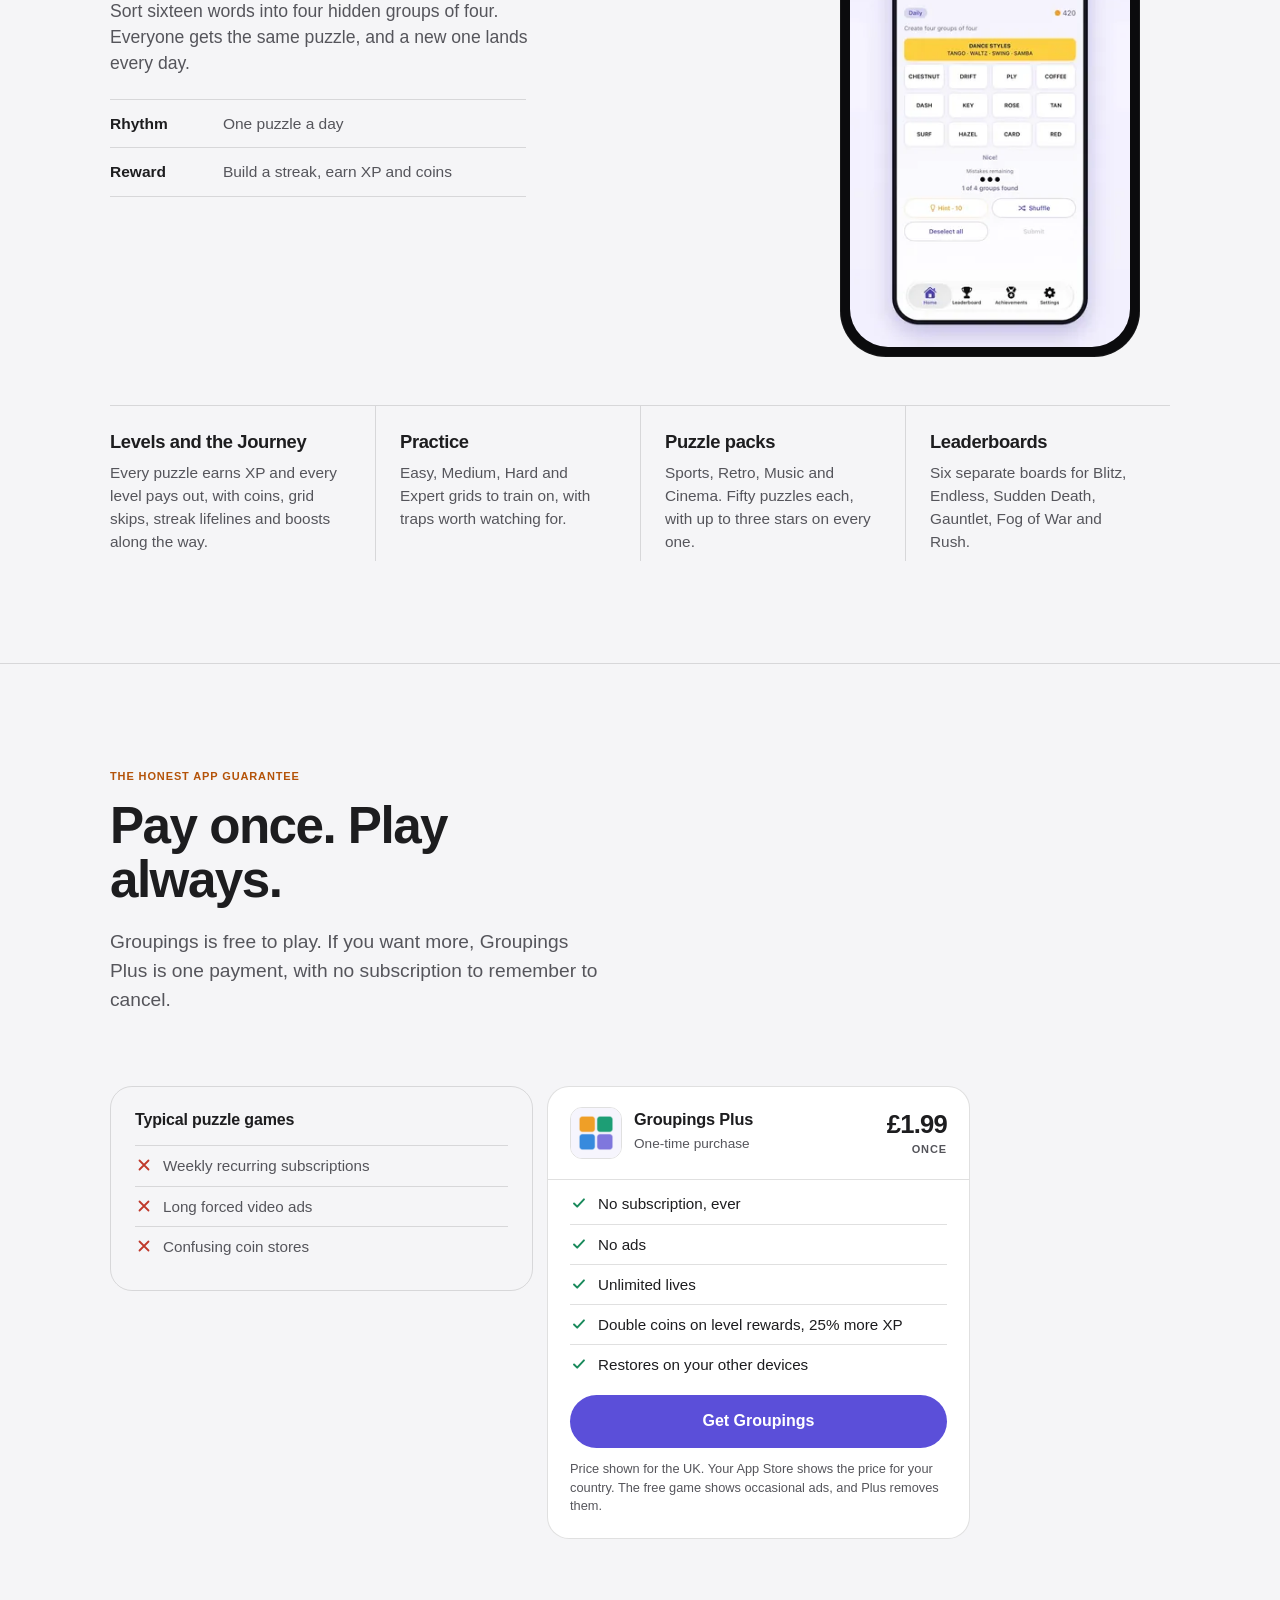
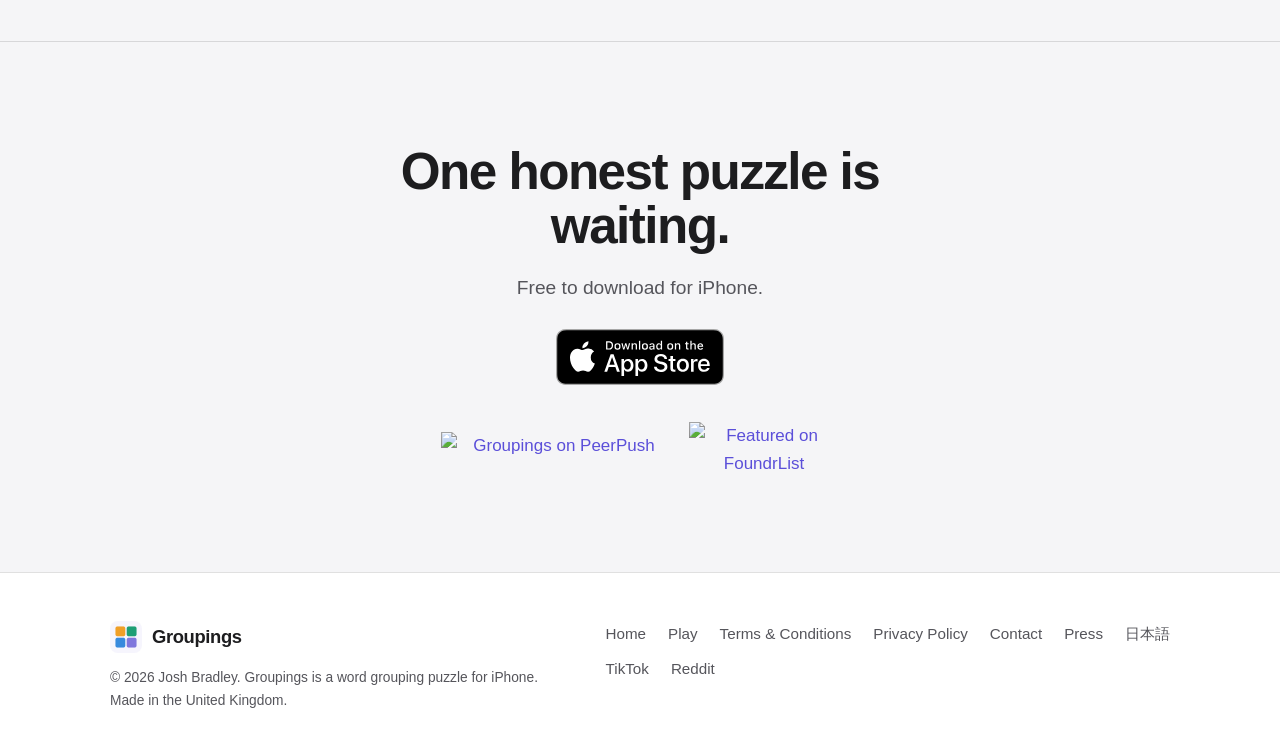
==== commit a9e01be9: "2.4 is out: banner and What's new copy (EN and JA) Co-Authored-By: Claude Sonnet 5.5 <noreply@anthro" ====
--- a/index.html
+++ b/index.html
@@ -49,7 +49,7 @@
   </header>
 
   <button class="whatsnew-bar" type="button" aria-haspopup="dialog" aria-controls="whatsnew">
-    <span>Groupings 2.4 is coming soon</span><span class="pill">What's new</span><span class="chev" aria-hidden="true">›</span>
+    <span>Groupings 2.4 is out now</span><span class="pill">What's new</span><span class="chev" aria-hidden="true">›</span>
   </button>
 
   <!-- WEEKEND DOUBLE COINS (shown on Saturdays and Sundays only, see main.js) -->
@@ -264,8 +264,8 @@
   <dialog class="whatsnew-sheet" id="whatsnew" aria-labelledby="whatsnew-title">
     <div class="whatsnew-head">
       <div>
-        <h2 id="whatsnew-title">What's coming in Groupings 2.4</h2>
-        <p>A guided first puzzle, numbered practice levels and a tidier Home. Coming soon to the App Store.</p>
+        <h2 id="whatsnew-title">What's new in Groupings 2.4</h2>
+        <p>A guided first puzzle, numbered practice levels and a tidier Home. Update now on the App Store.</p>
       </div>
       <button class="whatsnew-close" type="button" aria-label="Close"><svg viewBox="0 0 20 20" width="14" height="14" fill="none" stroke="currentColor" stroke-width="2.2" stroke-linecap="round" aria-hidden="true"><path d="M5 5l10 10M15 5L5 15"/></svg></button>
     </div>
